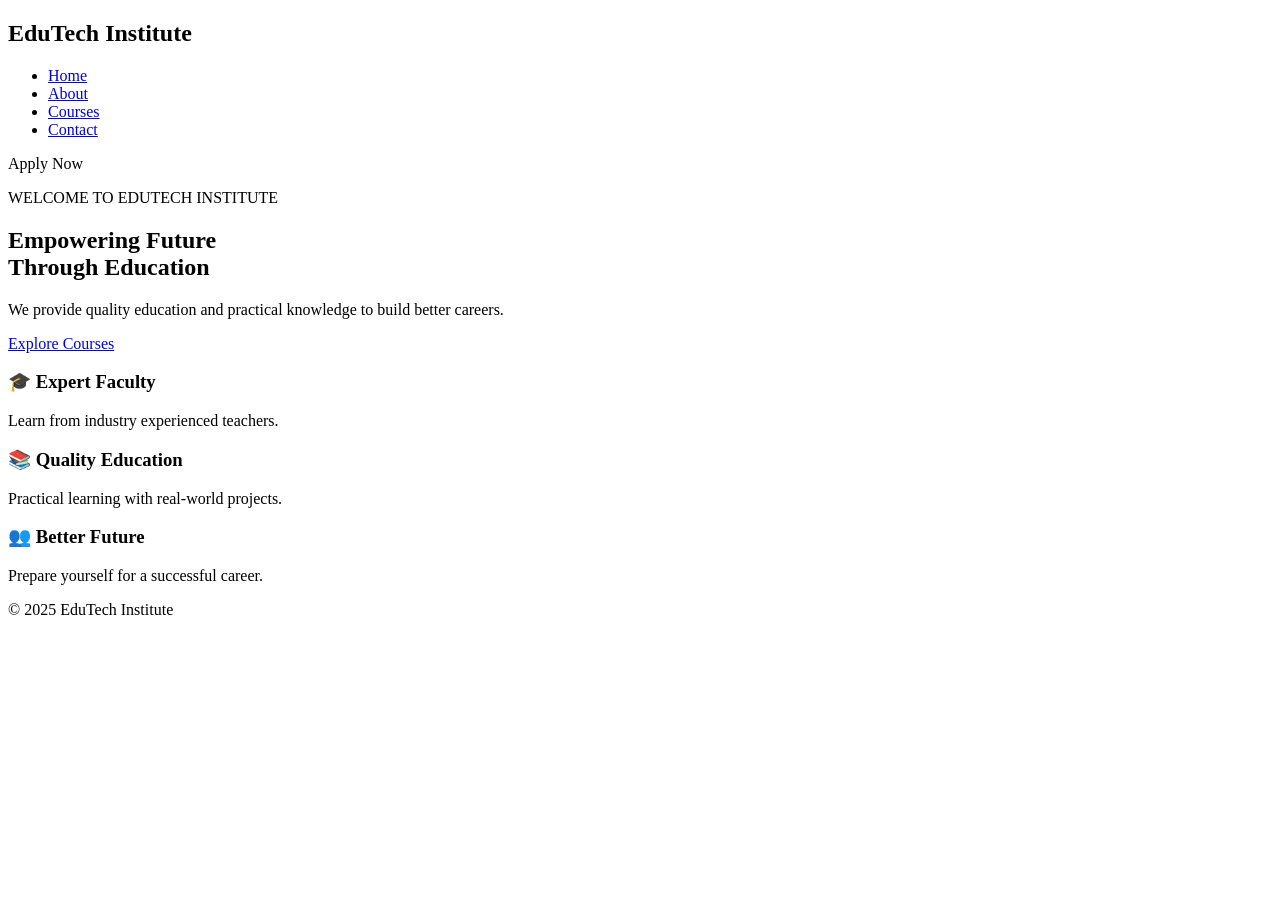
==== index.html @ 41099ec5 "Add files via upload" ====
<!DOCTYPE html>
<html lang="en">

<head>

<meta charset="UTF-8">
<meta name="viewport" content="width=device-width, initial-scale=1.0">

<title>EduTech Institute</title>

<link rel="stylesheet" href="css/style.css">

</head>


<body>


<header>

<div class="logo">
    <h2>EduTech Institute</h2>
</div>


<nav>

<ul>

<li><a href="index.html">Home</a></li>

<li><a href="about.html">About</a></li>

<li><a href="courses.html">Courses</a></li>

<li><a href="contact.html">Contact</a></li>

</ul>

</nav>


<a class="apply">Apply Now</a>


</header>



<section class="hero">


<div class="hero-content">

<p class="welcome">
WELCOME TO EDUTECH INSTITUTE
</p>


<h1>
Empowering Future
<br>
Through Education
</h1>


<p>

We provide quality education and practical
knowledge to build better careers.

</p>


<a href="courses.html" class="button">
Explore Courses
</a>


</div>



<div class="hero-image">


</div>



</section>




<section class="features">


<div class="card">

<h3>🎓 Expert Faculty</h3>

<p>
Learn from industry experienced teachers.
</p>

</div>



<div class="card">

<h3>📚 Quality Education</h3>

<p>
Practical learning with real-world projects.
</p>

</div>



<div class="card">

<h3>👥 Better Future</h3>

<p>
Prepare yourself for a successful career.
</p>

</div>



</section>





<footer>

<p>
© 2025 EduTech Institute
</p>

</footer>


</body>

</html>
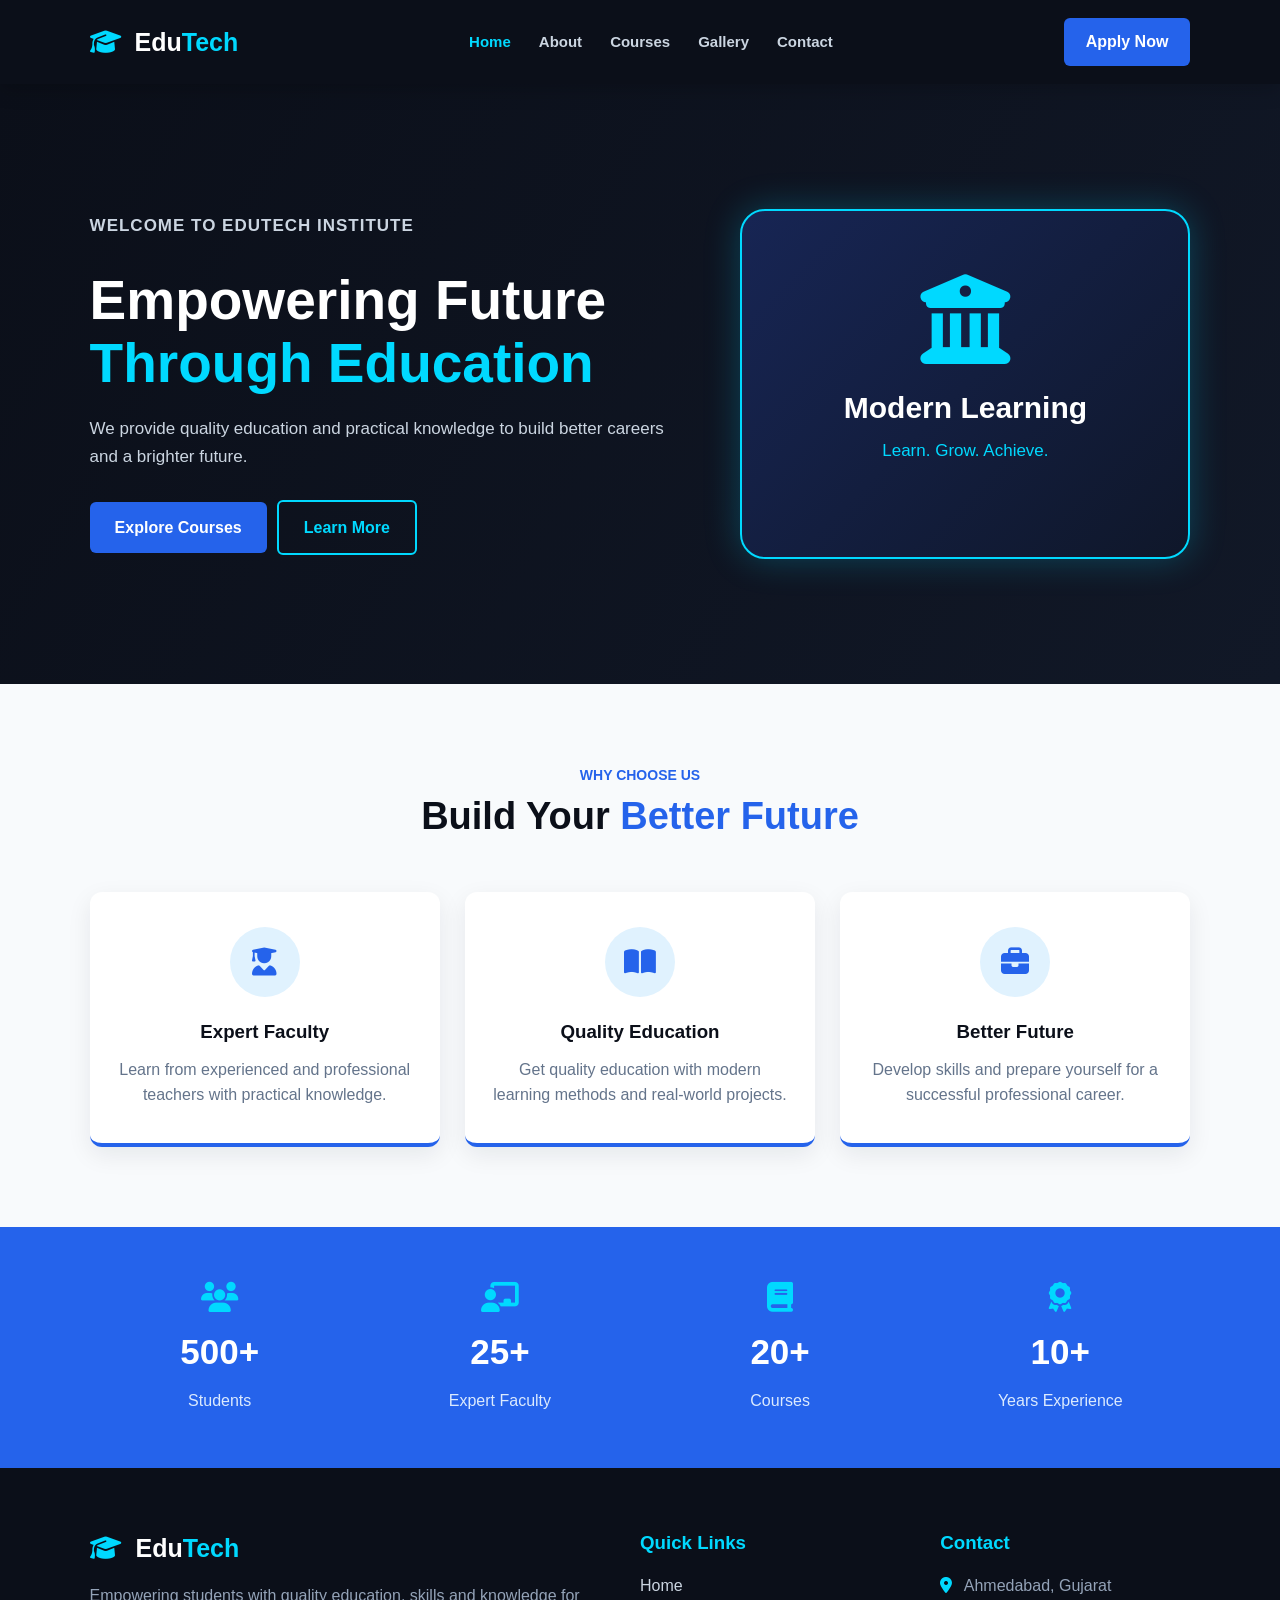
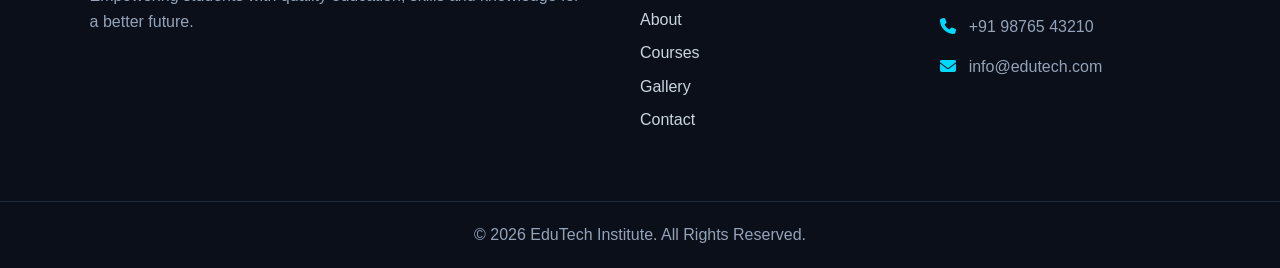
==== commit 85bbdc9b: "Add files via upload" ====
--- a/index.html
+++ b/index.html
@@ -2,150 +2,243 @@
 <html lang="en">
 
 <head>
-
-<meta charset="UTF-8">
-<meta name="viewport" content="width=device-width, initial-scale=1.0">
-
-<title>EduTech Institute</title>
-
-<link rel="stylesheet" href="css/style.css">
-
+    <meta charset="UTF-8">
+    <meta name="viewport" content="width=device-width, initial-scale=1.0">
+    <title>EduTech Institute | Home</title>
+
+    <link rel="stylesheet" href="style.css">
+
+    <link rel="stylesheet"
+        href="https://cdnjs.cloudflare.com/ajax/libs/font-awesome/6.5.2/css/all.min.css">
 </head>
 
-
 <body>
 
-
-<header>
-
-<div class="logo">
-    <h2>EduTech Institute</h2>
-</div>
-
-
-<nav>
-
-<ul>
-
-<li><a href="index.html">Home</a></li>
-
-<li><a href="about.html">About</a></li>
-
-<li><a href="courses.html">Courses</a></li>
-
-<li><a href="contact.html">Contact</a></li>
-
-</ul>
-
-</nav>
-
-
-<a class="apply">Apply Now</a>
-
-
-</header>
-
-
-
-<section class="hero">
-
-
-<div class="hero-content">
-
-<p class="welcome">
-WELCOME TO EDUTECH INSTITUTE
-</p>
-
-
-<h1>
-Empowering Future
-<br>
-Through Education
-</h1>
-
-
-<p>
-
-We provide quality education and practical
-knowledge to build better careers.
-
-</p>
-
-
-<a href="courses.html" class="button">
-Explore Courses
-</a>
-
-
-</div>
-
-
-
-<div class="hero-image">
-
-
-</div>
-
-
-
-</section>
-
-
-
-
-<section class="features">
-
-
-<div class="card">
-
-<h3>🎓 Expert Faculty</h3>
-
-<p>
-Learn from industry experienced teachers.
-</p>
-
-</div>
-
-
-
-<div class="card">
-
-<h3>📚 Quality Education</h3>
-
-<p>
-Practical learning with real-world projects.
-</p>
-
-</div>
-
-
-
-<div class="card">
-
-<h3>👥 Better Future</h3>
-
-<p>
-Prepare yourself for a successful career.
-</p>
-
-</div>
-
-
-
-</section>
-
-
-
-
-
-<footer>
-
-<p>
-© 2025 EduTech Institute
-</p>
-
-</footer>
-
+    <!-- NAVBAR -->
+    <header class="header">
+
+        <a href="index.html" class="logo">
+            <i class="fa-solid fa-graduation-cap"></i>
+            Edu<span>Tech</span>
+        </a>
+
+        <nav class="navbar">
+            <a href="index.html" class="active">Home</a>
+            <a href="about.html">About</a>
+            <a href="courses.html">Courses</a>
+            <a href="gallery.html">Gallery</a>
+            <a href="contact.html">Contact</a>
+        </nav>
+
+        <a href="contact.html" class="nav-btn">Apply Now</a>
+
+    </header>
+
+
+    <!-- HERO SECTION -->
+    <section class="hero">
+
+        <div class="hero-content">
+
+            <p class="small-title">WELCOME TO EDUTECH INSTITUTE</p>
+
+            <h1>
+                Empowering Future
+                <span>Through Education</span>
+            </h1>
+
+            <p>
+                We provide quality education and practical knowledge
+                to build better careers and a brighter future.
+            </p>
+
+            <div class="hero-buttons">
+                <a href="courses.html" class="btn primary-btn">
+                    Explore Courses
+                </a>
+
+                <a href="about.html" class="btn outline-btn">
+                    Learn More
+                </a>
+            </div>
+
+        </div>
+
+        <div class="hero-image">
+
+            <div class="image-box">
+                <i class="fa-solid fa-building-columns"></i>
+
+                <h2>Modern Learning</h2>
+
+                <p>
+                    Learn. Grow. Achieve.
+                </p>
+            </div>
+
+        </div>
+
+    </section>
+
+
+    <!-- FEATURES -->
+    <section class="features section">
+
+        <div class="section-heading">
+            <p>WHY CHOOSE US</p>
+            <h2>Build Your <span>Better Future</span></h2>
+        </div>
+
+        <div class="feature-grid">
+
+            <div class="feature-card">
+
+                <div class="icon">
+                    <i class="fa-solid fa-user-graduate"></i>
+                </div>
+
+                <h3>Expert Faculty</h3>
+
+                <p>
+                    Learn from experienced and professional teachers
+                    with practical knowledge.
+                </p>
+
+            </div>
+
+
+            <div class="feature-card">
+
+                <div class="icon">
+                    <i class="fa-solid fa-book-open"></i>
+                </div>
+
+                <h3>Quality Education</h3>
+
+                <p>
+                    Get quality education with modern learning methods
+                    and real-world projects.
+                </p>
+
+            </div>
+
+
+            <div class="feature-card">
+
+                <div class="icon">
+                    <i class="fa-solid fa-briefcase"></i>
+                </div>
+
+                <h3>Better Future</h3>
+
+                <p>
+                    Develop skills and prepare yourself for a successful
+                    professional career.
+                </p>
+
+            </div>
+
+        </div>
+
+    </section>
+
+
+    <!-- STATS -->
+    <section class="stats">
+
+        <div class="stat-box">
+            <i class="fa-solid fa-users"></i>
+            <h2>500+</h2>
+            <p>Students</p>
+        </div>
+
+        <div class="stat-box">
+            <i class="fa-solid fa-chalkboard-user"></i>
+            <h2>25+</h2>
+            <p>Expert Faculty</p>
+        </div>
+
+        <div class="stat-box">
+            <i class="fa-solid fa-book"></i>
+            <h2>20+</h2>
+            <p>Courses</p>
+        </div>
+
+        <div class="stat-box">
+            <i class="fa-solid fa-award"></i>
+            <h2>10+</h2>
+            <p>Years Experience</p>
+        </div>
+
+    </section>
+
+
+    <!-- FOOTER -->
+    <footer class="footer">
+
+        <div class="footer-content">
+
+            <div class="footer-box">
+
+                <a href="index.html" class="logo">
+                    <i class="fa-solid fa-graduation-cap"></i>
+                    Edu<span>Tech</span>
+                </a>
+
+                <p>
+                    Empowering students with quality education,
+                    skills and knowledge for a better future.
+                </p>
+
+            </div>
+
+
+            <div class="footer-box">
+
+                <h3>Quick Links</h3>
+
+                <a href="index.html">Home</a>
+                <a href="about.html">About</a>
+                <a href="courses.html">Courses</a>
+                <a href="gallery.html">Gallery</a>
+                <a href="contact.html">Contact</a>
+
+            </div>
+
+
+            <div class="footer-box">
+
+                <h3>Contact</h3>
+
+                <p>
+                    <i class="fa-solid fa-location-dot"></i>
+                    Ahmedabad, Gujarat
+                </p>
+
+                <p>
+                    <i class="fa-solid fa-phone"></i>
+                    +91 98765 43210
+                </p>
+
+                <p>
+                    <i class="fa-solid fa-envelope"></i>
+                    info@edutech.com
+                </p>
+
+            </div>
+
+        </div>
+
+
+        <div class="copyright">
+
+            <p>
+                © 2026 EduTech Institute. All Rights Reserved.
+            </p>
+
+        </div>
+
+    </footer>
 
 </body>
 
--- a/style.css
+++ b/style.css
@@ -0,0 +1,1390 @@
+/* ================================
+   RESET
+================================ */
+
+* {
+    margin: 0;
+    padding: 0;
+    box-sizing: border-box;
+}
+
+
+:root {
+
+    --dark: #0B0F19;
+
+    --dark-blue: #111827;
+
+    --blue: #2563EB;
+
+    --cyan: #00D9FF;
+
+    --white: #FFFFFF;
+
+    --light: #F8FAFC;
+
+    --text: #1E293B;
+
+    --gray: #64748B;
+
+}
+
+
+html {
+    scroll-behavior: smooth;
+}
+
+
+body {
+
+    font-family: Arial, Helvetica, sans-serif;
+
+    background: var(--light);
+
+    color: var(--text);
+
+    line-height: 1.6;
+
+}
+
+
+a {
+
+    text-decoration: none;
+
+}
+
+
+ul {
+
+    list-style: none;
+
+}
+
+
+/* ================================
+   HEADER / NAVBAR
+================================ */
+
+.header {
+
+    width: 100%;
+
+    padding: 18px 7%;
+
+    background: var(--dark);
+
+    display: flex;
+
+    align-items: center;
+
+    justify-content: space-between;
+
+    position: sticky;
+
+    top: 0;
+
+    z-index: 1000;
+
+    box-shadow: 0 5px 20px rgba(0, 0, 0, 0.2);
+
+}
+
+
+.logo {
+
+    color: var(--white);
+
+    font-size: 25px;
+
+    font-weight: 800;
+
+}
+
+
+.logo i {
+
+    color: var(--cyan);
+
+    margin-right: 7px;
+
+}
+
+
+.logo span {
+
+    color: var(--cyan);
+
+}
+
+
+.navbar {
+
+    display: flex;
+
+    gap: 28px;
+
+}
+
+
+.navbar a {
+
+    color: #CBD5E1;
+
+    font-size: 15px;
+
+    font-weight: 600;
+
+    transition: 0.3s;
+
+}
+
+
+.navbar a:hover,
+
+.navbar a.active {
+
+    color: var(--cyan);
+
+}
+
+
+.nav-btn {
+
+    padding: 11px 22px;
+
+    background: var(--blue);
+
+    color: var(--white);
+
+    border-radius: 6px;
+
+    font-weight: 700;
+
+    transition: 0.3s;
+
+}
+
+
+.nav-btn:hover {
+
+    background: var(--cyan);
+
+    color: var(--dark);
+
+}
+
+
+/* ================================
+   BUTTONS
+================================ */
+
+.btn {
+
+    display: inline-block;
+
+    padding: 13px 25px;
+
+    border-radius: 6px;
+
+    font-weight: 700;
+
+    transition: 0.3s;
+
+}
+
+
+.primary-btn {
+
+    background: var(--blue);
+
+    color: var(--white);
+
+}
+
+
+.primary-btn:hover {
+
+    background: var(--cyan);
+
+    color: var(--dark);
+
+    transform: translateY(-3px);
+
+}
+
+
+.outline-btn {
+
+    border: 2px solid var(--cyan);
+
+    color: var(--cyan);
+
+    margin-left: 10px;
+
+}
+
+
+.outline-btn:hover {
+
+    background: var(--cyan);
+
+    color: var(--dark);
+
+}
+
+
+/* ================================
+   HERO
+================================ */
+
+.hero {
+
+    min-height: 600px;
+
+    padding: 90px 7%;
+
+    background:
+
+        linear-gradient(
+
+            120deg,
+
+            #0B0F19,
+
+            #111827
+
+        );
+
+    display: flex;
+
+    align-items: center;
+
+    justify-content: space-between;
+
+    gap: 50px;
+
+}
+
+
+.hero-content {
+
+    max-width: 600px;
+
+}
+
+
+.small-title {
+
+    color: var(--cyan);
+
+    font-size: 14px;
+
+    font-weight: 800;
+
+    letter-spacing: 1px;
+
+    margin-bottom: 15px;
+
+}
+
+
+.hero h1 {
+
+    color: var(--white);
+
+    font-size: 55px;
+
+    line-height: 1.15;
+
+    margin-bottom: 20px;
+
+}
+
+
+.hero h1 span {
+
+    display: block;
+
+    color: var(--cyan);
+
+}
+
+
+.hero p {
+
+    color: #CBD5E1;
+
+    font-size: 17px;
+
+    margin-bottom: 30px;
+
+}
+
+
+.hero-buttons {
+
+    display: flex;
+
+    align-items: center;
+
+}
+
+
+.hero-image {
+
+    width: 450px;
+
+    height: 350px;
+
+    display: flex;
+
+    justify-content: center;
+
+    align-items: center;
+
+}
+
+
+.image-box {
+
+    width: 100%;
+
+    height: 100%;
+
+    border: 2px solid var(--cyan);
+
+    border-radius: 25px;
+
+    background:
+
+        linear-gradient(
+
+            135deg,
+
+            #172554,
+
+            #0F172A
+
+        );
+
+    display: flex;
+
+    flex-direction: column;
+
+    align-items: center;
+
+    justify-content: center;
+
+    box-shadow: 0 0 35px rgba(0, 217, 255, 0.25);
+
+}
+
+
+.image-box i {
+
+    font-size: 90px;
+
+    color: var(--cyan);
+
+    margin-bottom: 20px;
+
+}
+
+
+.image-box h2 {
+
+    color: var(--white);
+
+    font-size: 30px;
+
+}
+
+
+.image-box p {
+
+    color: var(--cyan);
+
+    margin-top: 5px;
+
+}
+
+
+/* ================================
+   SECTION
+================================ */
+
+.section {
+
+    padding: 80px 7%;
+
+}
+
+
+.section-heading {
+
+    text-align: center;
+
+    margin-bottom: 45px;
+
+}
+
+
+.section-heading p {
+
+    color: var(--blue);
+
+    font-weight: 800;
+
+    font-size: 14px;
+
+}
+
+
+.section-heading h2 {
+
+    font-size: 38px;
+
+    color: var(--dark);
+
+}
+
+
+.section-heading h2 span {
+
+    color: var(--blue);
+
+}
+
+
+/* ================================
+   FEATURES
+================================ */
+
+.feature-grid {
+
+    display: grid;
+
+    grid-template-columns: repeat(3, 1fr);
+
+    gap: 25px;
+
+}
+
+
+.feature-card {
+
+    background: var(--white);
+
+    padding: 35px 25px;
+
+    text-align: center;
+
+    border-radius: 12px;
+
+    border-bottom: 4px solid var(--blue);
+
+    box-shadow: 0 8px 25px rgba(15, 23, 42, 0.08);
+
+    transition: 0.3s;
+
+}
+
+
+.feature-card:hover {
+
+    transform: translateY(-10px);
+
+    border-color: var(--cyan);
+
+}
+
+
+.icon {
+
+    width: 70px;
+
+    height: 70px;
+
+    margin: auto;
+
+    display: flex;
+
+    align-items: center;
+
+    justify-content: center;
+
+    border-radius: 50%;
+
+    background: #E0F2FE;
+
+    color: var(--blue);
+
+    font-size: 28px;
+
+}
+
+
+.feature-card h3 {
+
+    margin: 20px 0 10px;
+
+    color: var(--dark);
+
+}
+
+
+.feature-card p {
+
+    color: var(--gray);
+
+}
+
+
+/* ================================
+   STATS
+================================ */
+
+.stats {
+
+    padding: 55px 7%;
+
+    background: var(--blue);
+
+    display: grid;
+
+    grid-template-columns: repeat(4, 1fr);
+
+    text-align: center;
+
+    gap: 20px;
+
+}
+
+
+.stat-box {
+
+    color: var(--white);
+
+}
+
+
+.stat-box i {
+
+    color: var(--cyan);
+
+    font-size: 30px;
+
+}
+
+
+.stat-box h2 {
+
+    font-size: 35px;
+
+    margin: 8px 0;
+
+}
+
+
+.stat-box p {
+
+    color: #DBEAFE;
+
+}
+
+
+/* ================================
+   PAGE BANNER
+================================ */
+
+.page-banner {
+
+    padding: 90px 7%;
+
+    text-align: center;
+
+    background: var(--dark);
+
+}
+
+
+.page-banner h1 {
+
+    color: var(--white);
+
+    font-size: 48px;
+
+}
+
+
+.page-banner h1 span {
+
+    color: var(--cyan);
+
+}
+
+
+.page-banner p {
+
+    color: #CBD5E1;
+
+    margin-top: 10px;
+
+}
+
+
+/* ================================
+   ABOUT
+================================ */
+
+.about {
+
+    display: grid;
+
+    grid-template-columns: 1fr 1fr;
+
+    gap: 60px;
+
+    align-items: center;
+
+}
+
+
+.about-image {
+
+    min-height: 400px;
+
+    border-radius: 20px;
+
+    background:
+
+        linear-gradient(
+
+            135deg,
+
+            var(--dark),
+
+            #172554
+
+        );
+
+    display: flex;
+
+    justify-content: center;
+
+    align-items: center;
+
+}
+
+
+.about-icon {
+
+    width: 180px;
+
+    height: 180px;
+
+    border-radius: 50%;
+
+    border: 3px solid var(--cyan);
+
+    display: flex;
+
+    align-items: center;
+
+    justify-content: center;
+
+}
+
+
+.about-icon i {
+
+    font-size: 80px;
+
+    color: var(--cyan);
+
+}
+
+
+.about-content h2 {
+
+    font-size: 40px;
+
+    line-height: 1.2;
+
+    margin: 10px 0 20px;
+
+}
+
+
+.about-content h2 span {
+
+    color: var(--blue);
+
+}
+
+
+.about-content > p {
+
+    color: var(--gray);
+
+    margin-bottom: 15px;
+
+}
+
+
+.about-list p {
+
+    color: var(--dark);
+
+    font-weight: 700;
+
+    margin: 12px 0;
+
+}
+
+
+.about-list i {
+
+    color: var(--blue);
+
+    margin-right: 10px;
+
+}
+
+
+/* ================================
+   MISSION
+================================ */
+
+.mission {
+
+    display: grid;
+
+    grid-template-columns: repeat(3, 1fr);
+
+    gap: 25px;
+
+    background: #E0F2FE;
+
+}
+
+
+.mission-card {
+
+    background: var(--white);
+
+    padding: 35px;
+
+    text-align: center;
+
+    border-radius: 12px;
+
+    box-shadow: 0 8px 20px rgba(15, 23, 42, 0.08);
+
+}
+
+
+.mission-card i {
+
+    font-size: 40px;
+
+    color: var(--blue);
+
+    margin-bottom: 15px;
+
+}
+
+
+.mission-card h3 {
+
+    margin-bottom: 10px;
+
+}
+
+
+.mission-card p {
+
+    color: var(--gray);
+
+}
+
+
+/* ================================
+   COURSES
+================================ */
+
+.course-grid {
+
+    display: grid;
+
+    grid-template-columns: repeat(3, 1fr);
+
+    gap: 25px;
+
+}
+
+
+.course-card {
+
+    background: var(--white);
+
+    padding: 35px 28px;
+
+    border-radius: 12px;
+
+    border-top: 4px solid var(--blue);
+
+    box-shadow: 0 8px 25px rgba(15, 23, 42, 0.08);
+
+    transition: 0.3s;
+
+}
+
+
+.course-card:hover {
+
+    transform: translateY(-8px);
+
+    border-color: var(--cyan);
+
+}
+
+
+.course-icon {
+
+    width: 65px;
+
+    height: 65px;
+
+    border-radius: 10px;
+
+    background: #DBEAFE;
+
+    color: var(--blue);
+
+    display: flex;
+
+    align-items: center;
+
+    justify-content: center;
+
+    font-size: 28px;
+
+}
+
+
+.course-card h3 {
+
+    margin: 20px 0 10px;
+
+}
+
+
+.course-card p {
+
+    color: var(--gray);
+
+    margin-bottom: 20px;
+
+}
+
+
+.course-link {
+
+    color: var(--blue);
+
+    font-weight: 700;
+
+}
+
+
+.course-link:hover {
+
+    color: var(--cyan);
+
+}
+
+
+/* ================================
+   GALLERY
+================================ */
+
+.gallery-grid {
+
+    display: grid;
+
+    grid-template-columns: repeat(3, 1fr);
+
+    gap: 25px;
+
+}
+
+
+.gallery-item {
+
+    min-height: 230px;
+
+    background:
+
+        linear-gradient(
+
+            135deg,
+
+            var(--dark),
+
+            #172554
+
+        );
+
+    border-radius: 15px;
+
+    display: flex;
+
+    flex-direction: column;
+
+    justify-content: center;
+
+    align-items: center;
+
+    color: var(--white);
+
+    border: 2px solid transparent;
+
+    transition: 0.3s;
+
+}
+
+
+.gallery-item:hover {
+
+    border-color: var(--cyan);
+
+    transform: scale(1.03);
+
+}
+
+
+.gallery-item i {
+
+    color: var(--cyan);
+
+    font-size: 55px;
+
+    margin-bottom: 15px;
+
+}
+
+
+.gallery-item h3 {
+
+    font-size: 20px;
+
+}
+
+
+/* ================================
+   CONTACT
+================================ */
+
+.contact {
+
+    display: grid;
+
+    grid-template-columns: 1fr 1fr;
+
+    gap: 60px;
+
+}
+
+
+.contact-info h2 {
+
+    font-size: 40px;
+
+    line-height: 1.2;
+
+    margin: 10px 0 20px;
+
+}
+
+
+.contact-info h2 span {
+
+    color: var(--blue);
+
+}
+
+
+.contact-info > p {
+
+    color: var(--gray);
+
+    margin-bottom: 25px;
+
+}
+
+
+.contact-box {
+
+    display: flex;
+
+    gap: 18px;
+
+    align-items: center;
+
+    margin: 22px 0;
+
+}
+
+
+.contact-box > i {
+
+    width: 50px;
+
+    height: 50px;
+
+    border-radius: 50%;
+
+    background: #DBEAFE;
+
+    color: var(--blue);
+
+    display: flex;
+
+    justify-content: center;
+
+    align-items: center;
+
+    font-size: 20px;
+
+}
+
+
+.contact-box h3 {
+
+    margin-bottom: 3px;
+
+}
+
+
+.contact-box p {
+
+    color: var(--gray);
+
+}
+
+
+.contact-form {
+
+    background: var(--white);
+
+    padding: 35px;
+
+    border-radius: 15px;
+
+    box-shadow: 0 8px 25px rgba(15, 23, 42, 0.1);
+
+}
+
+
+.contact-form form {
+
+    display: flex;
+
+    flex-direction: column;
+
+    gap: 15px;
+
+}
+
+
+.contact-form input,
+
+.contact-form select,
+
+.contact-form textarea {
+
+    width: 100%;
+
+    padding: 14px 16px;
+
+    border: 1px solid #CBD5E1;
+
+    border-radius: 6px;
+
+    font-size: 15px;
+
+    outline: none;
+
+    font-family: inherit;
+
+}
+
+
+.contact-form input:focus,
+
+.contact-form select:focus,
+
+.contact-form textarea:focus {
+
+    border-color: var(--blue);
+
+    box-shadow: 0 0 0 3px #DBEAFE;
+
+}
+
+
+.contact-form button {
+
+    border: none;
+
+    cursor: pointer;
+
+}
+
+
+/* ================================
+   FOOTER
+================================ */
+
+.footer {
+
+    background: var(--dark);
+
+    color: var(--white);
+
+}
+
+
+.footer-content {
+
+    padding: 60px 7%;
+
+    display: grid;
+
+    grid-template-columns: 2fr 1fr 1fr;
+
+    gap: 50px;
+
+}
+
+
+.footer-box p {
+
+    color: #94A3B8;
+
+    margin-top: 15px;
+
+}
+
+
+.footer-box h3 {
+
+    color: var(--cyan);
+
+    margin-bottom: 15px;
+
+}
+
+
+.footer-box > a:not(.logo) {
+
+    display: block;
+
+    color: #CBD5E1;
+
+    margin: 8px 0;
+
+}
+
+
+.footer-box > a:not(.logo):hover {
+
+    color: var(--cyan);
+
+}
+
+
+.footer-box i {
+
+    color: var(--cyan);
+
+    margin-right: 8px;
+
+}
+
+
+.copyright {
+
+    padding: 20px 7%;
+
+    border-top: 1px solid #1E293B;
+
+    text-align: center;
+
+}
+
+
+.copyright p {
+
+    color: #94A3B8;
+
+}
+
+
+/* ================================
+   RESPONSIVE DESIGN
+================================ */
+
+@media (max-width: 900px) {
+
+    .navbar {
+
+        gap: 12px;
+
+    }
+
+
+    .hero {
+
+        flex-direction: column;
+
+        text-align: center;
+
+    }
+
+
+    .hero-buttons {
+
+        justify-content: center;
+
+    }
+
+
+    .hero-image {
+
+        width: 100%;
+
+        max-width: 450px;
+
+    }
+
+
+    .feature-grid,
+
+    .course-grid,
+
+    .gallery-grid {
+
+        grid-template-columns: repeat(2, 1fr);
+
+    }
+
+
+    .about,
+
+    .contact {
+
+        grid-template-columns: 1fr;
+
+    }
+
+
+    .mission {
+
+        grid-template-columns: 1fr;
+
+    }
+
+}
+
+
+@media (max-width: 650px) {
+
+    .header {
+
+        flex-direction: column;
+
+        gap: 15px;
+
+    }
+
+
+    .navbar {
+
+        flex-wrap: wrap;
+
+        justify-content: center;
+
+    }
+
+
+    .nav-btn {
+
+        display: none;
+
+    }
+
+
+    .hero h1 {
+
+        font-size: 38px;
+
+    }
+
+
+    .hero-buttons {
+
+        flex-direction: column;
+
+        gap: 15px;
+
+    }
+
+
+    .outline-btn {
+
+        margin-left: 0;
+
+    }
+
+
+    .feature-grid,
+
+    .course-grid,
+
+    .gallery-grid,
+
+    .stats {
+
+        grid-template-columns: 1fr;
+
+    }
+
+
+    .section-heading h2,
+
+    .contact-info h2,
+
+    .about-content h2 {
+
+        font-size: 30px;
+
+    }
+
+
+    .page-banner h1 {
+
+        font-size: 36px;
+
+    }
+
+
+    .footer-content {
+
+        grid-template-columns: 1fr;
+
+    }
+
+}
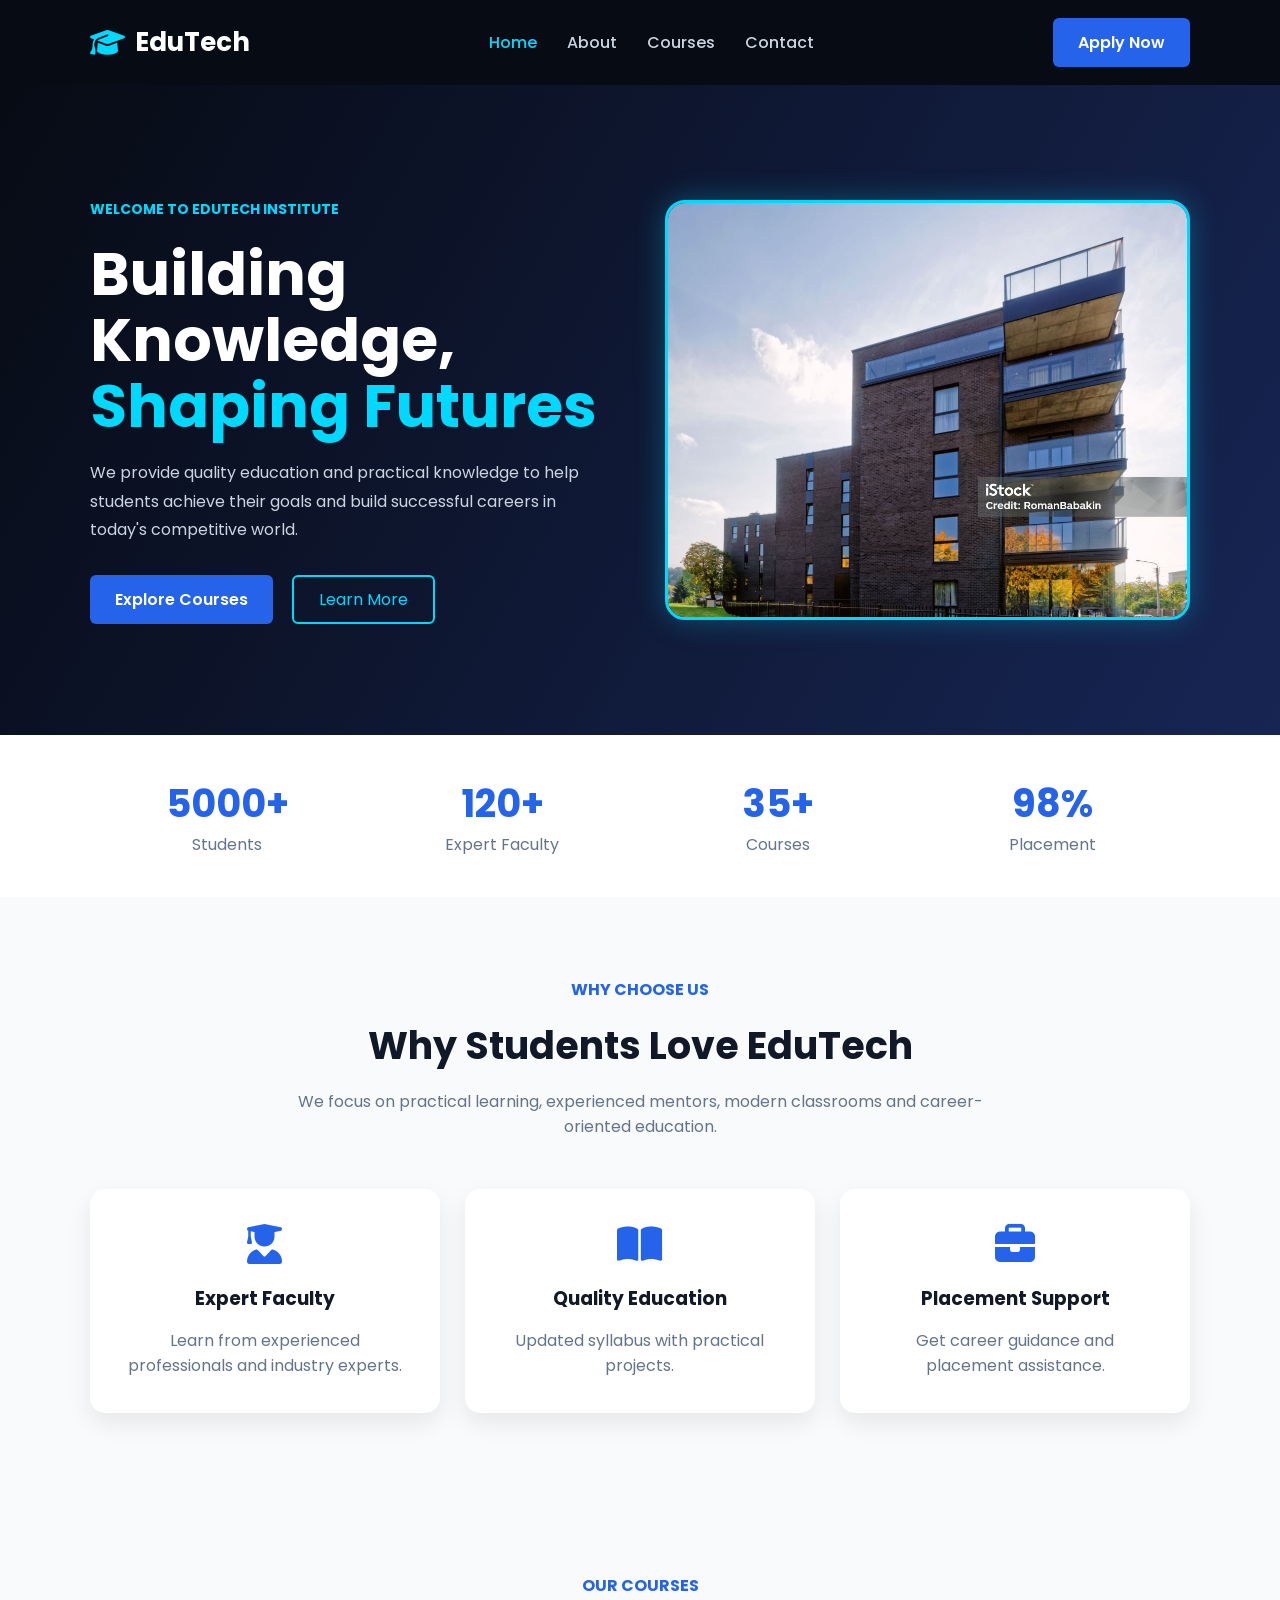
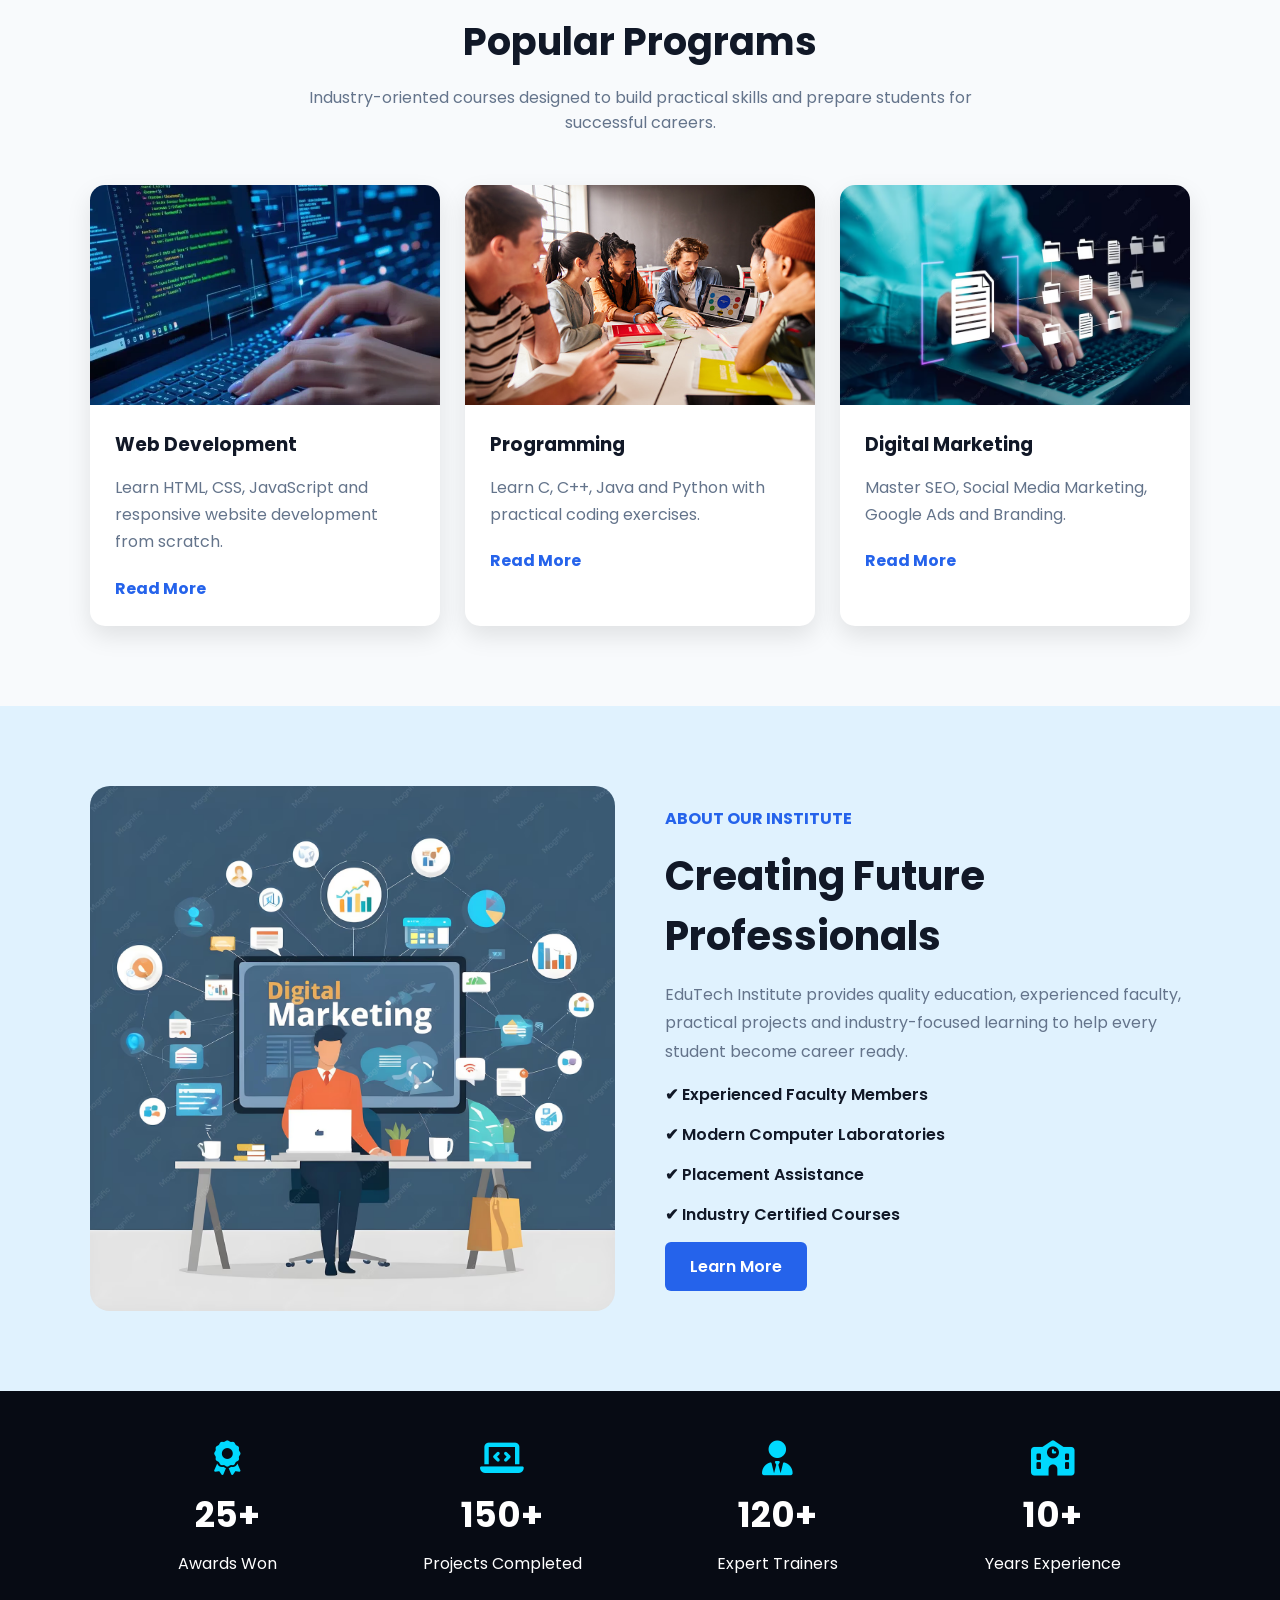
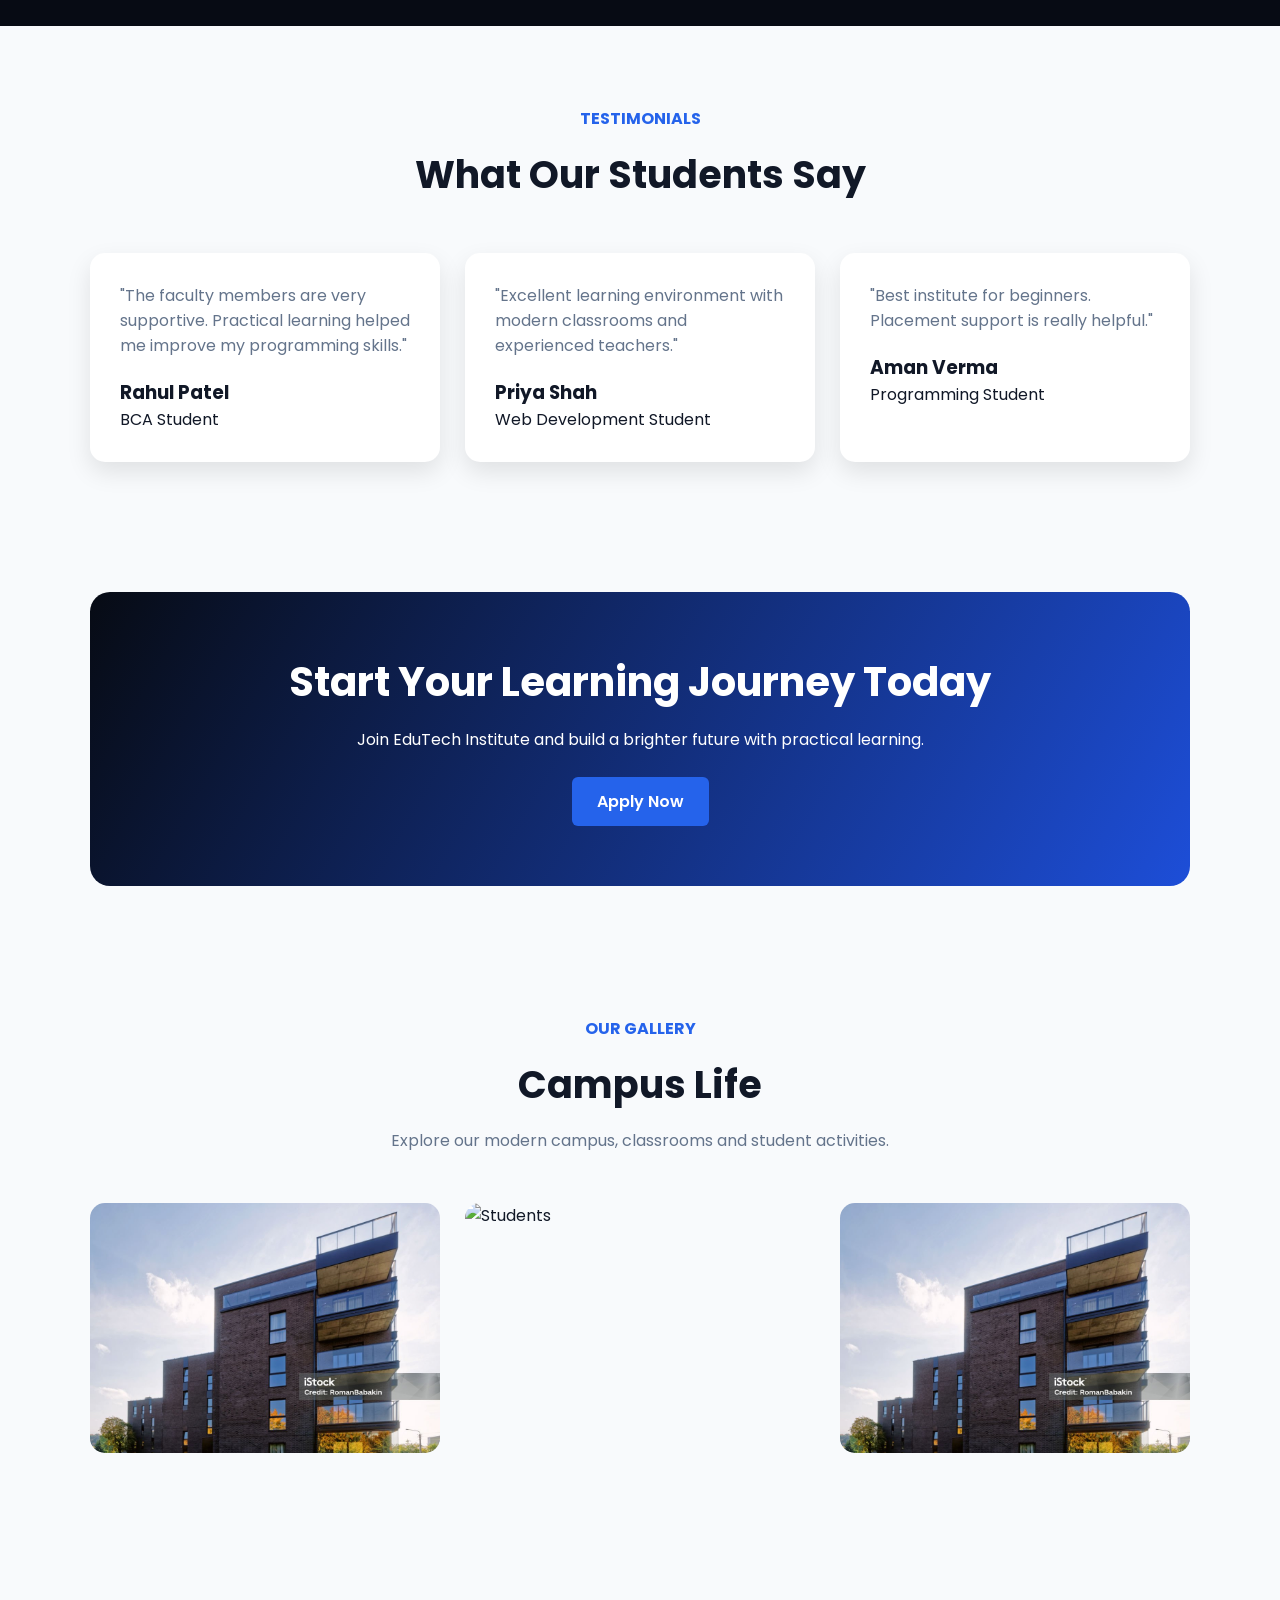
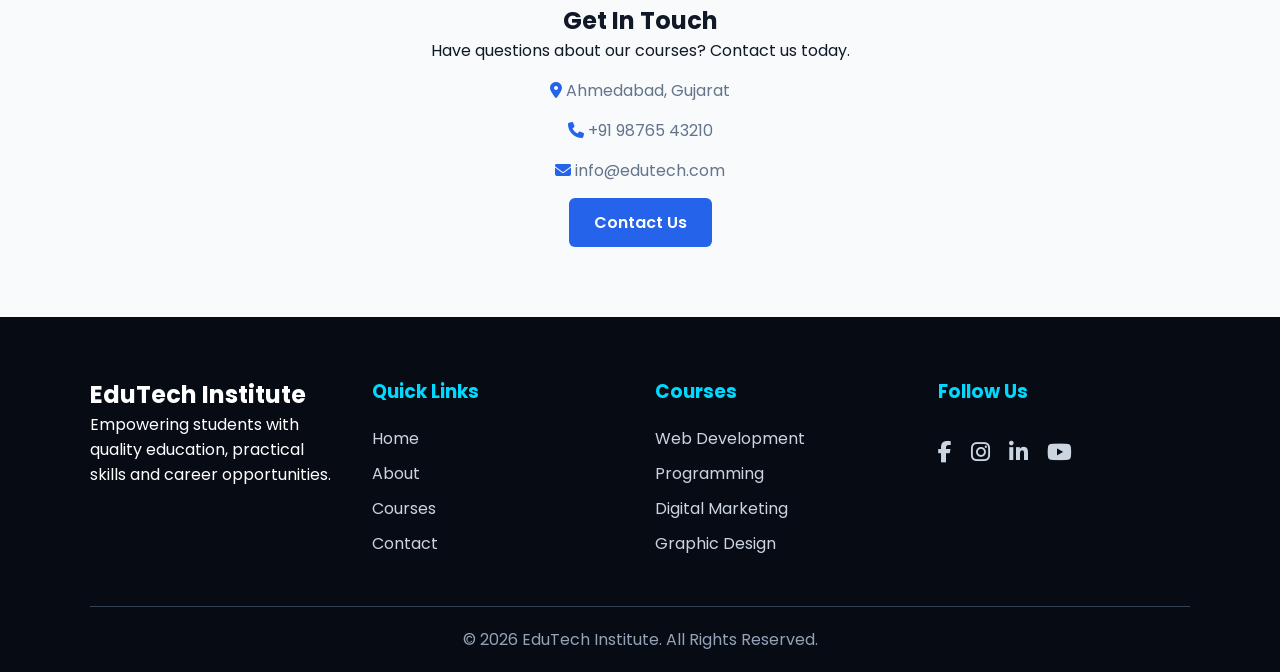
==== commit 6f1d97d8: "Add files via upload" ====
--- a/index.html
+++ b/index.html
@@ -4,211 +4,545 @@
 <head>
     <meta charset="UTF-8">
     <meta name="viewport" content="width=device-width, initial-scale=1.0">
-    <title>EduTech Institute | Home</title>
-
+    <title>EduTech Institute</title>
+
+    <!-- CSS -->
     <link rel="stylesheet" href="style.css">
 
+    <!-- Google Fonts -->
+    <link href="https://fonts.googleapis.com/css2?family=Poppins:wght@300;400;500;600;700;800&display=swap"
+        rel="stylesheet">
+
+    <!-- Font Awesome -->
     <link rel="stylesheet"
-        href="https://cdnjs.cloudflare.com/ajax/libs/font-awesome/6.5.2/css/all.min.css">
+        href="https://cdnjs.cloudflare.com/ajax/libs/font-awesome/6.6.0/css/all.min.css">
 </head>
 
 <body>
 
-    <!-- NAVBAR -->
-    <header class="header">
-
-        <a href="index.html" class="logo">
-            <i class="fa-solid fa-graduation-cap"></i>
-            Edu<span>Tech</span>
-        </a>
+    <!-- ================= NAVBAR ================= -->
+
+    <header>
 
         <nav class="navbar">
-            <a href="index.html" class="active">Home</a>
-            <a href="about.html">About</a>
-            <a href="courses.html">Courses</a>
-            <a href="gallery.html">Gallery</a>
-            <a href="contact.html">Contact</a>
+
+            <div class="logo">
+
+                <i class="fa-solid fa-graduation-cap"></i>
+
+                <h2>EduTech</h2>
+
+            </div>
+
+            <ul class="nav-links">
+
+                <li><a href="index.html" class="active">Home</a></li>
+
+                <li><a href="about.html">About</a></li>
+
+                <li><a href="courses.html">Courses</a></li>
+
+                <li><a href="contact.html">Contact</a></li>
+
+            </ul>
+
+            <a href="contact.html" class="btn">
+                Apply Now
+            </a>
+
         </nav>
 
-        <a href="contact.html" class="nav-btn">Apply Now</a>
-
     </header>
 
 
-    <!-- HERO SECTION -->
+
+    <!-- ================= HERO ================= -->
+
     <section class="hero">
 
-        <div class="hero-content">
-
-            <p class="small-title">WELCOME TO EDUTECH INSTITUTE</p>
+        <div class="hero-text">
+
+            <span class="tag">
+                WELCOME TO EDUTECH INSTITUTE
+            </span>
 
             <h1>
-                Empowering Future
-                <span>Through Education</span>
+
+                Building Knowledge,
+
+                <span>Shaping Futures</span>
+
             </h1>
 
             <p>
+
                 We provide quality education and practical knowledge
-                to build better careers and a brighter future.
+                to help students achieve their goals and build
+                successful careers in today's competitive world.
+
             </p>
 
             <div class="hero-buttons">
-                <a href="courses.html" class="btn primary-btn">
+
+                <a href="courses.html" class="btn">
                     Explore Courses
                 </a>
 
-                <a href="about.html" class="btn outline-btn">
+                <a href="about.html" class="btn2">
                     Learn More
                 </a>
-            </div>
-
-        </div>
+
+            </div>
+
+        </div>
+
 
         <div class="hero-image">
 
-            <div class="image-box">
-                <i class="fa-solid fa-building-columns"></i>
-
-                <h2>Modern Learning</h2>
-
-                <p>
-                    Learn. Grow. Achieve.
-                </p>
-            </div>
-
-        </div>
-
-    </section>
-
-
-    <!-- FEATURES -->
-    <section class="features section">
-
-        <div class="section-heading">
-            <p>WHY CHOOSE US</p>
-            <h2>Build Your <span>Better Future</span></h2>
-        </div>
-
-        <div class="feature-grid">
-
-            <div class="feature-card">
-
-                <div class="icon">
-                    <i class="fa-solid fa-user-graduate"></i>
+            <img src="hero.jpg" alt="Institute Building">
+
+        </div>
+
+    </section>
+
+
+
+    <!-- ================= STATS ================= -->
+
+    <section class="stats">
+
+        <div class="stat-box">
+
+            <h2>5000+</h2>
+
+            <p>Students</p>
+
+        </div>
+
+        <div class="stat-box">
+
+            <h2>120+</h2>
+
+            <p>Expert Faculty</p>
+
+        </div>
+
+        <div class="stat-box">
+
+            <h2>35+</h2>
+
+            <p>Courses</p>
+
+        </div>
+
+        <div class="stat-box">
+
+            <h2>98%</h2>
+
+            <p>Placement</p>
+
+        </div>
+
+    </section>
+
+
+
+    <!-- ================= WHY CHOOSE US ================= -->
+
+    <section class="why">
+
+        <div class="title">
+
+            <h4>WHY CHOOSE US</h4>
+
+            <h2>Why Students Love EduTech</h2>
+
+            <p>
+
+                We focus on practical learning, experienced mentors,
+                modern classrooms and career-oriented education.
+
+            </p>
+
+        </div>
+
+        <div class="cards">
+
+            <div class="card">
+
+                <i class="fa-solid fa-user-graduate"></i>
+
+                <h3>Expert Faculty</h3>
+
+                <p>
+
+                    Learn from experienced professionals and
+                    industry experts.
+
+                </p>
+
+            </div>
+
+            <div class="card">
+
+                <i class="fa-solid fa-book-open"></i>
+
+                <h3>Quality Education</h3>
+
+                <p>
+
+                    Updated syllabus with practical projects.
+
+                </p>
+
+            </div>
+
+            <div class="card">
+
+                <i class="fa-solid fa-briefcase"></i>
+
+                <h3>Placement Support</h3>
+
+                <p>
+
+                    Get career guidance and placement assistance.
+
+                </p>
+
+            </div>
+
+        </div>
+
+    </section>
+        <!-- ================= POPULAR COURSES ================= -->
+
+    <section class="courses">
+
+        <div class="title">
+
+            <h4>OUR COURSES</h4>
+
+            <h2>Popular Programs</h2>
+
+            <p>
+                Industry-oriented courses designed to build practical
+                skills and prepare students for successful careers.
+            </p>
+
+        </div>
+
+        <div class="course-container">
+
+            <div class="course-card">
+
+                <img src="image3.webp" alt="Web Development">
+
+                <div class="course-content">
+
+                    <h3>Web Development</h3>
+
+                    <p>
+                        Learn HTML, CSS, JavaScript and responsive
+                        website development from scratch.
+                    </p>
+
+                    <a href="courses.html" class="course-btn">
+                        Read More
+                    </a>
+
                 </div>
 
-                <h3>Expert Faculty</h3>
-
-                <p>
-                    Learn from experienced and professional teachers
-                    with practical knowledge.
-                </p>
-
-            </div>
-
-
-            <div class="feature-card">
-
-                <div class="icon">
-                    <i class="fa-solid fa-book-open"></i>
+            </div>
+
+
+            <div class="course-card">
+
+                <img src="image2.jpg" alt="Programming">
+
+                <div class="course-content">
+
+                    <h3>Programming</h3>
+
+                    <p>
+                        Learn C, C++, Java and Python with
+                        practical coding exercises.
+                    </p>
+
+                    <a href="courses.html" class="course-btn">
+                        Read More
+                    </a>
+
                 </div>
 
-                <h3>Quality Education</h3>
-
-                <p>
-                    Get quality education with modern learning methods
-                    and real-world projects.
-                </p>
-
-            </div>
-
-
-            <div class="feature-card">
-
-                <div class="icon">
-                    <i class="fa-solid fa-briefcase"></i>
+            </div>
+
+
+            <div class="course-card">
+
+                <img src="image4.avif" alt="Digital Marketing">
+
+                <div class="course-content">
+
+                    <h3>Digital Marketing</h3>
+
+                    <p>
+                        Master SEO, Social Media Marketing,
+                        Google Ads and Branding.
+                    </p>
+
+                    <a href="courses.html" class="course-btn">
+                        Read More
+                    </a>
+
                 </div>
 
-                <h3>Better Future</h3>
-
-                <p>
-                    Develop skills and prepare yourself for a successful
-                    professional career.
-                </p>
-
-            </div>
-
-        </div>
-
-    </section>
-
-
-    <!-- STATS -->
-    <section class="stats">
-
-        <div class="stat-box">
-            <i class="fa-solid fa-users"></i>
-            <h2>500+</h2>
-            <p>Students</p>
-        </div>
-
-        <div class="stat-box">
-            <i class="fa-solid fa-chalkboard-user"></i>
+            </div>
+
+        </div>
+
+    </section>
+
+
+
+    <!-- ================= ABOUT SECTION ================= -->
+
+    <section class="about-home">
+
+        <div class="about-image">
+
+            <img src="image5.avif" alt="Students">
+
+        </div>
+
+        <div class="about-text">
+
+            <h4>ABOUT OUR INSTITUTE</h4>
+
+            <h2>Creating Future Professionals</h2>
+
+            <p>
+
+                EduTech Institute provides quality education,
+                experienced faculty, practical projects and
+                industry-focused learning to help every student
+                become career ready.
+
+            </p>
+
+            <ul>
+
+                <li>✔ Experienced Faculty Members</li>
+
+                <li>✔ Modern Computer Laboratories</li>
+
+                <li>✔ Placement Assistance</li>
+
+                <li>✔ Industry Certified Courses</li>
+
+            </ul>
+
+            <a href="about.html" class="btn">
+                Learn More
+            </a>
+
+        </div>
+
+    </section>
+
+
+
+    <!-- ================= ACHIEVEMENTS ================= -->
+
+    <section class="achievement">
+
+        <div class="achievement-box">
+
+            <i class="fa-solid fa-award"></i>
+
             <h2>25+</h2>
-            <p>Expert Faculty</p>
-        </div>
-
-        <div class="stat-box">
-            <i class="fa-solid fa-book"></i>
-            <h2>20+</h2>
-            <p>Courses</p>
-        </div>
-
-        <div class="stat-box">
-            <i class="fa-solid fa-award"></i>
+
+            <p>Awards Won</p>
+
+        </div>
+
+        <div class="achievement-box">
+
+            <i class="fa-solid fa-laptop-code"></i>
+
+            <h2>150+</h2>
+
+            <p>Projects Completed</p>
+
+        </div>
+
+        <div class="achievement-box">
+
+            <i class="fa-solid fa-user-tie"></i>
+
+            <h2>120+</h2>
+
+            <p>Expert Trainers</p>
+
+        </div>
+
+        <div class="achievement-box">
+
+            <i class="fa-solid fa-school"></i>
+
             <h2>10+</h2>
+
             <p>Years Experience</p>
-        </div>
-
-    </section>
-
-
-    <!-- FOOTER -->
-    <footer class="footer">
-
-        <div class="footer-content">
-
-            <div class="footer-box">
-
-                <a href="index.html" class="logo">
-                    <i class="fa-solid fa-graduation-cap"></i>
-                    Edu<span>Tech</span>
-                </a>
-
-                <p>
-                    Empowering students with quality education,
-                    skills and knowledge for a better future.
-                </p>
-
-            </div>
-
-
-            <div class="footer-box">
-
-                <h3>Quick Links</h3>
-
-                <a href="index.html">Home</a>
-                <a href="about.html">About</a>
-                <a href="courses.html">Courses</a>
-                <a href="gallery.html">Gallery</a>
-                <a href="contact.html">Contact</a>
-
-            </div>
-
-
-            <div class="footer-box">
-
-                <h3>Contact</h3>
+
+        </div>
+
+    </section>
+
+
+
+    <!-- ================= TESTIMONIAL ================= -->
+
+    <section class="testimonial">
+
+        <div class="title">
+
+            <h4>TESTIMONIALS</h4>
+
+            <h2>What Our Students Say</h2>
+
+        </div>
+
+        <div class="testimonial-container">
+
+            <div class="testimonial-card">
+
+                <p>
+
+                    "The faculty members are very supportive.
+                    Practical learning helped me improve my
+                    programming skills."
+
+                </p>
+
+                <h3>Rahul Patel</h3>
+
+                <span>BCA Student</span>
+
+            </div>
+
+            <div class="testimonial-card">
+
+                <p>
+
+                    "Excellent learning environment with
+                    modern classrooms and experienced teachers."
+
+                </p>
+
+                <h3>Priya Shah</h3>
+
+                <span>Web Development Student</span>
+
+            </div>
+
+            <div class="testimonial-card">
+
+                <p>
+
+                    "Best institute for beginners.
+                    Placement support is really helpful."
+
+                </p>
+
+                <h3>Aman Verma</h3>
+
+                <span>Programming Student</span>
+
+            </div>
+
+        </div>
+
+    </section>
+
+
+
+    <!-- ================= CALL TO ACTION ================= -->
+
+    <section class="cta">
+
+        <div class="cta-content">
+
+            <h2>
+                Start Your Learning Journey Today
+            </h2>
+
+            <p>
+
+                Join EduTech Institute and build
+                a brighter future with practical learning.
+
+            </p>
+
+            <a href="contact.html" class="btn">
+
+                Apply Now
+
+            </a>
+
+        </div>
+
+    </section>
+
+
+
+        <!-- ================= GALLERY ================= -->
+
+    <section class="gallery">
+
+        <div class="title">
+
+            <h4>OUR GALLERY</h4>
+
+            <h2>Campus Life</h2>
+
+            <p>
+                Explore our modern campus, classrooms and student activities.
+            </p>
+
+        </div>
+
+        <div class="gallery-container">
+
+            <div class="gallery-item">
+                <img src="hero.jpg" alt="Campus">
+            </div>
+
+            <div class="gallery-item">
+                <img src="about.jpg" alt="Students">
+            </div>
+
+            <div class="gallery-item">
+                <img src="hero.jpg" alt="Coding">
+            </div>
+
+        </div>
+
+    </section>
+
+
+
+    <!-- ================= CONTACT PREVIEW ================= -->
+
+    <section class="contact-preview">
+
+        <div class="contact-box">
+
+            <h2>Get In Touch</h2>
+
+            <p>
+                Have questions about our courses? Contact us today.
+            </p>
+
+            <div class="contact-info">
 
                 <p>
                     <i class="fa-solid fa-location-dot"></i>
@@ -227,10 +561,85 @@
 
             </div>
 
-        </div>
-
-
-        <div class="copyright">
+            <a href="contact.html" class="btn">
+                Contact Us
+            </a>
+
+        </div>
+
+    </section>
+
+
+
+    <!-- ================= FOOTER ================= -->
+
+    <footer>
+
+        <div class="footer-container">
+
+            <div class="footer-col">
+
+                <h2>EduTech Institute</h2>
+
+                <p>
+                    Empowering students with quality education,
+                    practical skills and career opportunities.
+                </p>
+
+            </div>
+
+
+            <div class="footer-col">
+
+                <h3>Quick Links</h3>
+
+                <a href="index.html">Home</a>
+
+                <a href="about.html">About</a>
+
+                <a href="courses.html">Courses</a>
+
+                <a href="contact.html">Contact</a>
+
+            </div>
+
+
+            <div class="footer-col">
+
+                <h3>Courses</h3>
+
+                <a href="#">Web Development</a>
+
+                <a href="#">Programming</a>
+
+                <a href="#">Digital Marketing</a>
+
+                <a href="#">Graphic Design</a>
+
+            </div>
+
+
+            <div class="footer-col">
+
+                <h3>Follow Us</h3>
+
+                <div class="social-icons">
+
+                    <a href="#"><i class="fab fa-facebook-f"></i></a>
+
+                    <a href="#"><i class="fab fa-instagram"></i></a>
+
+                    <a href="#"><i class="fab fa-linkedin-in"></i></a>
+
+                    <a href="#"><i class="fab fa-youtube"></i></a>
+
+                </div>
+
+            </div>
+
+        </div>
+
+        <div class="footer-bottom">
 
             <p>
                 © 2026 EduTech Institute. All Rights Reserved.
--- a/style.css
+++ b/style.css
@@ -1,1390 +1,1005 @@
-/* ================================
-   RESET
-================================ */
-
-* {
-    margin: 0;
-    padding: 0;
-    box-sizing: border-box;
-}
-
-
-:root {
-
-    --dark: #0B0F19;
-
-    --dark-blue: #111827;
-
-    --blue: #2563EB;
-
-    --cyan: #00D9FF;
-
-    --white: #FFFFFF;
-
-    --light: #F8FAFC;
-
-    --text: #1E293B;
-
-    --gray: #64748B;
-
-}
-
-
-html {
-    scroll-behavior: smooth;
-}
-
-
-body {
-
-    font-family: Arial, Helvetica, sans-serif;
-
-    background: var(--light);
-
-    color: var(--text);
-
-    line-height: 1.6;
-
-}
-
-
-a {
-
-    text-decoration: none;
-
-}
-
-
-ul {
-
-    list-style: none;
-
-}
-
-
-/* ================================
-   HEADER / NAVBAR
-================================ */
-
-.header {
-
-    width: 100%;
-
-    padding: 18px 7%;
-
-    background: var(--dark);
-
-    display: flex;
-
-    align-items: center;
-
-    justify-content: space-between;
-
-    position: sticky;
-
-    top: 0;
-
-    z-index: 1000;
-
-    box-shadow: 0 5px 20px rgba(0, 0, 0, 0.2);
-
-}
-
-
-.logo {
-
-    color: var(--white);
-
-    font-size: 25px;
-
-    font-weight: 800;
-
-}
-
-
-.logo i {
-
-    color: var(--cyan);
-
-    margin-right: 7px;
-
-}
-
-
-.logo span {
-
-    color: var(--cyan);
-
-}
-
-
-.navbar {
-
-    display: flex;
-
-    gap: 28px;
-
-}
-
-
-.navbar a {
-
-    color: #CBD5E1;
-
-    font-size: 15px;
-
-    font-weight: 600;
-
-    transition: 0.3s;
-
-}
-
-
-.navbar a:hover,
-
-.navbar a.active {
-
-    color: var(--cyan);
-
-}
-
-
-.nav-btn {
-
-    padding: 11px 22px;
-
-    background: var(--blue);
-
-    color: var(--white);
-
-    border-radius: 6px;
-
-    font-weight: 700;
-
-    transition: 0.3s;
-
-}
-
-
-.nav-btn:hover {
-
-    background: var(--cyan);
-
-    color: var(--dark);
-
-}
-
-
-/* ================================
-   BUTTONS
-================================ */
-
-.btn {
-
-    display: inline-block;
-
-    padding: 13px 25px;
-
-    border-radius: 6px;
-
-    font-weight: 700;
-
-    transition: 0.3s;
-
-}
-
-
-.primary-btn {
-
-    background: var(--blue);
-
-    color: var(--white);
-
-}
-
-
-.primary-btn:hover {
-
-    background: var(--cyan);
-
-    color: var(--dark);
-
-    transform: translateY(-3px);
-
-}
-
-
-.outline-btn {
-
-    border: 2px solid var(--cyan);
-
-    color: var(--cyan);
-
-    margin-left: 10px;
-
-}
-
-
-.outline-btn:hover {
-
-    background: var(--cyan);
-
-    color: var(--dark);
-
-}
-
-
-/* ================================
+/* =========================
+   GLOBAL CSS
+========================= */
+
+*{
+    margin:0;
+    padding:0;
+    box-sizing:border-box;
+}
+
+
+html{
+    scroll-behavior:smooth;
+}
+
+
+body{
+
+    font-family:'Poppins',sans-serif;
+    background:#f8fafc;
+    color:#111827;
+
+}
+
+
+a{
+
+    text-decoration:none;
+    color:inherit;
+
+}
+
+
+img{
+
+    width:100%;
+    display:block;
+
+}
+
+
+/* =========================
+   COLORS
+========================= */
+
+
+:root{
+
+    --black:#070b14;
+    --dark:#111827;
+    --blue:#2563eb;
+    --cyan:#00d9ff;
+    --white:#ffffff;
+    --gray:#64748b;
+    --light:#f1f5f9;
+
+}
+
+
+
+/* =========================
+   NAVBAR
+========================= */
+
+
+.navbar{
+
+    background:var(--black);
+
+    padding:18px 7%;
+
+    display:flex;
+
+    justify-content:space-between;
+
+    align-items:center;
+
+    position:sticky;
+
+    top:0;
+
+    z-index:1000;
+
+}
+
+
+.logo{
+
+    display:flex;
+
+    align-items:center;
+
+    gap:10px;
+
+    color:white;
+
+}
+
+
+.logo i{
+
+    color:var(--cyan);
+
+    font-size:28px;
+
+}
+
+
+.logo h2{
+
+    font-size:26px;
+
+}
+
+
+.nav-links{
+
+    display:flex;
+
+    gap:30px;
+
+    list-style:none;
+
+}
+
+
+.nav-links a{
+
+    color:#cbd5e1;
+
+    font-weight:500;
+
+    transition:.3s;
+
+}
+
+
+.nav-links a:hover,
+.nav-links .active{
+
+    color:var(--cyan);
+
+}
+
+
+.btn{
+
+    display:inline-block;
+
+    background:var(--blue);
+
+    color:white;
+
+    padding:12px 25px;
+
+    border-radius:6px;
+
+    font-weight:600;
+
+    transition:.3s;
+
+}
+
+
+.btn:hover{
+
+    background:var(--cyan);
+
+    color:black;
+
+    transform:translateY(-3px);
+
+}
+
+
+.btn2{
+
+    display:inline-block;
+
+    border:2px solid var(--cyan);
+
+    color:var(--cyan);
+
+    padding:10px 25px;
+
+    border-radius:6px;
+
+    margin-left:15px;
+
+}
+
+
+
+
+/* =========================
    HERO
-================================ */
-
-.hero {
-
-    min-height: 600px;
-
-    padding: 90px 7%;
+========================= */
+
+
+.hero{
+
+    min-height:650px;
+
+    padding:80px 7%;
+
+    display:grid;
+
+    grid-template-columns:1fr 1fr;
+
+    gap:50px;
+
+    align-items:center;
 
     background:
 
-        linear-gradient(
-
-            120deg,
-
-            #0B0F19,
-
-            #111827
-
-        );
-
-    display: flex;
-
-    align-items: center;
-
-    justify-content: space-between;
-
-    gap: 50px;
-
-}
-
-
-.hero-content {
-
-    max-width: 600px;
-
-}
-
-
-.small-title {
-
-    color: var(--cyan);
-
-    font-size: 14px;
-
-    font-weight: 800;
-
-    letter-spacing: 1px;
-
-    margin-bottom: 15px;
-
-}
-
-
-.hero h1 {
-
-    color: var(--white);
-
-    font-size: 55px;
-
-    line-height: 1.15;
-
-    margin-bottom: 20px;
-
-}
-
-
-.hero h1 span {
-
-    display: block;
-
-    color: var(--cyan);
-
-}
-
-
-.hero p {
-
-    color: #CBD5E1;
-
-    font-size: 17px;
-
-    margin-bottom: 30px;
-
-}
-
-
-.hero-buttons {
-
-    display: flex;
-
-    align-items: center;
-
-}
-
-
-.hero-image {
-
-    width: 450px;
-
-    height: 350px;
-
-    display: flex;
-
-    justify-content: center;
-
-    align-items: center;
-
-}
-
-
-.image-box {
-
-    width: 100%;
-
-    height: 100%;
-
-    border: 2px solid var(--cyan);
-
-    border-radius: 25px;
+    linear-gradient(120deg,#070b14,#172554);
+
+}
+
+
+
+.tag{
+
+    color:var(--cyan);
+
+    font-size:14px;
+
+    font-weight:bold;
+
+}
+
+
+
+.hero-text h1{
+
+    color:white;
+
+    font-size:60px;
+
+    margin:20px 0;
+
+    line-height:1.1;
+
+}
+
+
+.hero-text h1 span{
+
+    color:var(--cyan);
+
+}
+
+
+
+.hero-text p{
+
+    color:#cbd5e1;
+
+    line-height:1.8;
+
+    margin-bottom:30px;
+
+}
+
+
+
+.hero-image img{
+
+    height:420px;
+
+    object-fit:cover;
+
+    border-radius:20px;
+
+    border:3px solid var(--cyan);
+
+    box-shadow:0 0 30px rgba(0,217,255,.3);
+
+}
+
+
+
+
+/* =========================
+ STATS
+========================= */
+
+
+.stats{
+
+    display:grid;
+
+    grid-template-columns:repeat(4,1fr);
+
+    padding:40px 7%;
+
+    background:white;
+
+}
+
+
+.stat-box{
+
+    text-align:center;
+
+}
+
+
+.stat-box h2{
+
+    color:var(--blue);
+
+    font-size:38px;
+
+}
+
+
+.stat-box p{
+
+    color:var(--gray);
+
+}
+
+
+
+
+
+/* =========================
+ SECTION TITLE
+========================= */
+
+
+.title{
+
+    text-align:center;
+
+    max-width:700px;
+
+    margin:auto;
+
+    margin-bottom:50px;
+
+}
+
+
+.title h4{
+
+    color:var(--blue);
+
+}
+
+
+.title h2{
+
+    font-size:38px;
+
+    margin:15px 0;
+
+}
+
+
+.title p{
+
+    color:var(--gray);
+
+}
+
+
+
+
+
+/* =========================
+ WHY CARDS
+========================= */
+
+
+.why,
+.courses,
+.gallery,
+.testimonial{
+
+    padding:80px 7%;
+
+}
+
+
+
+.cards{
+
+    display:grid;
+
+    grid-template-columns:repeat(3,1fr);
+
+    gap:25px;
+
+}
+
+
+
+.card{
+
+    background:white;
+
+    padding:35px;
+
+    border-radius:15px;
+
+    text-align:center;
+
+    transition:.3s;
+
+    box-shadow:0 10px 25px rgba(0,0,0,.08);
+
+}
+
+
+.card:hover{
+
+    transform:translateY(-10px);
+
+    border-bottom:4px solid var(--cyan);
+
+}
+
+
+
+.card i{
+
+    font-size:40px;
+
+    color:var(--blue);
+
+    margin-bottom:20px;
+
+}
+
+
+
+.card h3{
+
+    margin-bottom:15px;
+
+}
+
+
+
+.card p{
+
+    color:var(--gray);
+
+}
+
+
+
+/* =========================
+ COURSES
+========================= */
+
+
+.course-container{
+
+    display:grid;
+
+    grid-template-columns:repeat(3,1fr);
+
+    gap:25px;
+
+}
+
+
+
+.course-card{
+
+    background:white;
+
+    border-radius:15px;
+
+    overflow:hidden;
+
+    box-shadow:0 10px 25px rgba(0,0,0,.1);
+
+    transition:.3s;
+
+}
+
+
+
+.course-card:hover{
+
+    transform:translateY(-8px);
+
+}
+
+
+
+.course-card img{
+
+    height:220px;
+
+    object-fit:cover;
+
+}
+
+
+
+.course-content{
+
+    padding:25px;
+
+}
+
+
+.course-content h3{
+
+    margin-bottom:15px;
+
+}
+
+
+
+.course-content p{
+
+    color:var(--gray);
+
+    line-height:1.7;
+
+}
+
+
+
+.course-btn{
+
+    display:inline-block;
+
+    margin-top:20px;
+
+    color:var(--blue);
+
+    font-weight:bold;
+
+}
+
+
+
+
+
+/* =========================
+ ABOUT
+========================= */
+
+
+.about-home{
+
+    padding:80px 7%;
+
+    display:grid;
+
+    grid-template-columns:1fr 1fr;
+
+    gap:50px;
+
+    align-items:center;
+
+    background:#e0f2fe;
+
+}
+
+
+.about-image img{
+
+    border-radius:20px;
+
+}
+
+
+
+.about-text h4{
+
+    color:var(--blue);
+
+}
+
+
+.about-text h2{
+
+    font-size:40px;
+
+    margin:15px 0;
+
+}
+
+
+
+.about-text p{
+
+    color:var(--gray);
+
+    line-height:1.8;
+
+}
+
+
+
+.about-text li{
+
+    list-style:none;
+
+    margin:15px 0;
+
+    font-weight:600;
+
+}
+
+
+
+
+
+/* =========================
+ ACHIEVEMENT
+========================= */
+
+
+.achievement{
+
+    padding:50px 7%;
+
+    background:var(--black);
+
+    display:grid;
+
+    grid-template-columns:repeat(4,1fr);
+
+}
+
+
+.achievement-box{
+
+    text-align:center;
+
+    color:white;
+
+}
+
+
+
+.achievement-box i{
+
+    font-size:35px;
+
+    color:var(--cyan);
+
+}
+
+
+
+.achievement-box h2{
+
+    font-size:35px;
+
+    margin:10px;
+
+}
+
+
+
+
+
+/* =========================
+ TESTIMONIAL
+========================= */
+
+
+.testimonial-container{
+
+    display:grid;
+
+    grid-template-columns:repeat(3,1fr);
+
+    gap:25px;
+
+}
+
+
+
+.testimonial-card{
+
+    background:white;
+
+    padding:30px;
+
+    border-radius:15px;
+
+    box-shadow:0 10px 25px rgba(0,0,0,.1);
+
+}
+
+
+.testimonial-card p{
+
+    color:var(--gray);
+
+    margin-bottom:20px;
+
+}
+
+
+
+
+
+/* =========================
+ CTA
+========================= */
+
+
+.cta{
+
+    margin:50px 7%;
+
+    padding:60px;
+
+    border-radius:20px;
 
     background:
 
-        linear-gradient(
-
-            135deg,
-
-            #172554,
-
-            #0F172A
-
-        );
-
-    display: flex;
-
-    flex-direction: column;
-
-    align-items: center;
-
-    justify-content: center;
-
-    box-shadow: 0 0 35px rgba(0, 217, 255, 0.25);
-
-}
-
-
-.image-box i {
-
-    font-size: 90px;
-
-    color: var(--cyan);
-
-    margin-bottom: 20px;
-
-}
-
-
-.image-box h2 {
-
-    color: var(--white);
-
-    font-size: 30px;
-
-}
-
-
-.image-box p {
-
-    color: var(--cyan);
-
-    margin-top: 5px;
-
-}
-
-
-/* ================================
-   SECTION
-================================ */
-
-.section {
-
-    padding: 80px 7%;
-
-}
-
-
-.section-heading {
-
-    text-align: center;
-
-    margin-bottom: 45px;
-
-}
-
-
-.section-heading p {
-
-    color: var(--blue);
-
-    font-weight: 800;
-
-    font-size: 14px;
-
-}
-
-
-.section-heading h2 {
-
-    font-size: 38px;
-
-    color: var(--dark);
-
-}
-
-
-.section-heading h2 span {
-
-    color: var(--blue);
-
-}
-
-
-/* ================================
-   FEATURES
-================================ */
-
-.feature-grid {
-
-    display: grid;
-
-    grid-template-columns: repeat(3, 1fr);
-
-    gap: 25px;
-
-}
-
-
-.feature-card {
-
-    background: var(--white);
-
-    padding: 35px 25px;
-
-    text-align: center;
-
-    border-radius: 12px;
-
-    border-bottom: 4px solid var(--blue);
-
-    box-shadow: 0 8px 25px rgba(15, 23, 42, 0.08);
-
-    transition: 0.3s;
-
-}
-
-
-.feature-card:hover {
-
-    transform: translateY(-10px);
-
-    border-color: var(--cyan);
-
-}
-
-
-.icon {
-
-    width: 70px;
-
-    height: 70px;
-
-    margin: auto;
-
-    display: flex;
-
-    align-items: center;
-
-    justify-content: center;
-
-    border-radius: 50%;
-
-    background: #E0F2FE;
-
-    color: var(--blue);
-
-    font-size: 28px;
-
-}
-
-
-.feature-card h3 {
-
-    margin: 20px 0 10px;
-
-    color: var(--dark);
-
-}
-
-
-.feature-card p {
-
-    color: var(--gray);
-
-}
-
-
-/* ================================
-   STATS
-================================ */
-
-.stats {
-
-    padding: 55px 7%;
-
-    background: var(--blue);
-
-    display: grid;
-
-    grid-template-columns: repeat(4, 1fr);
-
-    text-align: center;
-
-    gap: 20px;
-
-}
-
-
-.stat-box {
-
-    color: var(--white);
-
-}
-
-
-.stat-box i {
-
-    color: var(--cyan);
-
-    font-size: 30px;
-
-}
-
-
-.stat-box h2 {
-
-    font-size: 35px;
-
-    margin: 8px 0;
-
-}
-
-
-.stat-box p {
-
-    color: #DBEAFE;
-
-}
-
-
-/* ================================
-   PAGE BANNER
-================================ */
-
-.page-banner {
-
-    padding: 90px 7%;
-
-    text-align: center;
-
-    background: var(--dark);
-
-}
-
-
-.page-banner h1 {
-
-    color: var(--white);
-
-    font-size: 48px;
-
-}
-
-
-.page-banner h1 span {
-
-    color: var(--cyan);
-
-}
-
-
-.page-banner p {
-
-    color: #CBD5E1;
-
-    margin-top: 10px;
-
-}
-
-
-/* ================================
-   ABOUT
-================================ */
-
-.about {
-
-    display: grid;
-
-    grid-template-columns: 1fr 1fr;
-
-    gap: 60px;
-
-    align-items: center;
-
-}
-
-
-.about-image {
-
-    min-height: 400px;
-
-    border-radius: 20px;
-
-    background:
-
-        linear-gradient(
-
-            135deg,
-
-            var(--dark),
-
-            #172554
-
-        );
-
-    display: flex;
-
-    justify-content: center;
-
-    align-items: center;
-
-}
-
-
-.about-icon {
-
-    width: 180px;
-
-    height: 180px;
-
-    border-radius: 50%;
-
-    border: 3px solid var(--cyan);
-
-    display: flex;
-
-    align-items: center;
-
-    justify-content: center;
-
-}
-
-
-.about-icon i {
-
-    font-size: 80px;
-
-    color: var(--cyan);
-
-}
-
-
-.about-content h2 {
-
-    font-size: 40px;
-
-    line-height: 1.2;
-
-    margin: 10px 0 20px;
-
-}
-
-
-.about-content h2 span {
-
-    color: var(--blue);
-
-}
-
-
-.about-content > p {
-
-    color: var(--gray);
-
-    margin-bottom: 15px;
-
-}
-
-
-.about-list p {
-
-    color: var(--dark);
-
-    font-weight: 700;
-
-    margin: 12px 0;
-
-}
-
-
-.about-list i {
-
-    color: var(--blue);
-
-    margin-right: 10px;
-
-}
-
-
-/* ================================
-   MISSION
-================================ */
-
-.mission {
-
-    display: grid;
-
-    grid-template-columns: repeat(3, 1fr);
-
-    gap: 25px;
-
-    background: #E0F2FE;
-
-}
-
-
-.mission-card {
-
-    background: var(--white);
-
-    padding: 35px;
-
-    text-align: center;
-
-    border-radius: 12px;
-
-    box-shadow: 0 8px 20px rgba(15, 23, 42, 0.08);
-
-}
-
-
-.mission-card i {
-
-    font-size: 40px;
-
-    color: var(--blue);
-
-    margin-bottom: 15px;
-
-}
-
-
-.mission-card h3 {
-
-    margin-bottom: 10px;
-
-}
-
-
-.mission-card p {
-
-    color: var(--gray);
-
-}
-
-
-/* ================================
-   COURSES
-================================ */
-
-.course-grid {
-
-    display: grid;
-
-    grid-template-columns: repeat(3, 1fr);
-
-    gap: 25px;
-
-}
-
-
-.course-card {
-
-    background: var(--white);
-
-    padding: 35px 28px;
-
-    border-radius: 12px;
-
-    border-top: 4px solid var(--blue);
-
-    box-shadow: 0 8px 25px rgba(15, 23, 42, 0.08);
-
-    transition: 0.3s;
-
-}
-
-
-.course-card:hover {
-
-    transform: translateY(-8px);
-
-    border-color: var(--cyan);
-
-}
-
-
-.course-icon {
-
-    width: 65px;
-
-    height: 65px;
-
-    border-radius: 10px;
-
-    background: #DBEAFE;
-
-    color: var(--blue);
-
-    display: flex;
-
-    align-items: center;
-
-    justify-content: center;
-
-    font-size: 28px;
-
-}
-
-
-.course-card h3 {
-
-    margin: 20px 0 10px;
-
-}
-
-
-.course-card p {
-
-    color: var(--gray);
-
-    margin-bottom: 20px;
-
-}
-
-
-.course-link {
-
-    color: var(--blue);
-
-    font-weight: 700;
-
-}
-
-
-.course-link:hover {
-
-    color: var(--cyan);
-
-}
-
-
-/* ================================
-   GALLERY
-================================ */
-
-.gallery-grid {
-
-    display: grid;
-
-    grid-template-columns: repeat(3, 1fr);
-
-    gap: 25px;
-
-}
-
-
-.gallery-item {
-
-    min-height: 230px;
-
-    background:
-
-        linear-gradient(
-
-            135deg,
-
-            var(--dark),
-
-            #172554
-
-        );
-
-    border-radius: 15px;
-
-    display: flex;
-
-    flex-direction: column;
-
-    justify-content: center;
-
-    align-items: center;
-
-    color: var(--white);
-
-    border: 2px solid transparent;
-
-    transition: 0.3s;
-
-}
-
-
-.gallery-item:hover {
-
-    border-color: var(--cyan);
-
-    transform: scale(1.03);
-
-}
-
-
-.gallery-item i {
-
-    color: var(--cyan);
-
-    font-size: 55px;
-
-    margin-bottom: 15px;
-
-}
-
-
-.gallery-item h3 {
-
-    font-size: 20px;
-
-}
-
-
-/* ================================
-   CONTACT
-================================ */
-
-.contact {
-
-    display: grid;
-
-    grid-template-columns: 1fr 1fr;
-
-    gap: 60px;
-
-}
-
-
-.contact-info h2 {
-
-    font-size: 40px;
-
-    line-height: 1.2;
-
-    margin: 10px 0 20px;
-
-}
-
-
-.contact-info h2 span {
-
-    color: var(--blue);
-
-}
-
-
-.contact-info > p {
-
-    color: var(--gray);
-
-    margin-bottom: 25px;
-
-}
-
-
-.contact-box {
-
-    display: flex;
-
-    gap: 18px;
-
-    align-items: center;
-
-    margin: 22px 0;
-
-}
-
-
-.contact-box > i {
-
-    width: 50px;
-
-    height: 50px;
-
-    border-radius: 50%;
-
-    background: #DBEAFE;
-
-    color: var(--blue);
-
-    display: flex;
-
-    justify-content: center;
-
-    align-items: center;
-
-    font-size: 20px;
-
-}
-
-
-.contact-box h3 {
-
-    margin-bottom: 3px;
-
-}
-
-
-.contact-box p {
-
-    color: var(--gray);
-
-}
-
-
-.contact-form {
-
-    background: var(--white);
-
-    padding: 35px;
-
-    border-radius: 15px;
-
-    box-shadow: 0 8px 25px rgba(15, 23, 42, 0.1);
-
-}
-
-
-.contact-form form {
-
-    display: flex;
-
-    flex-direction: column;
-
-    gap: 15px;
-
-}
-
-
-.contact-form input,
-
-.contact-form select,
-
-.contact-form textarea {
-
-    width: 100%;
-
-    padding: 14px 16px;
-
-    border: 1px solid #CBD5E1;
-
-    border-radius: 6px;
-
-    font-size: 15px;
-
-    outline: none;
-
-    font-family: inherit;
-
-}
-
-
-.contact-form input:focus,
-
-.contact-form select:focus,
-
-.contact-form textarea:focus {
-
-    border-color: var(--blue);
-
-    box-shadow: 0 0 0 3px #DBEAFE;
-
-}
-
-
-.contact-form button {
-
-    border: none;
-
-    cursor: pointer;
-
-}
-
-
-/* ================================
-   FOOTER
-================================ */
-
-.footer {
-
-    background: var(--dark);
-
-    color: var(--white);
-
-}
-
-
-.footer-content {
-
-    padding: 60px 7%;
-
-    display: grid;
-
-    grid-template-columns: 2fr 1fr 1fr;
-
-    gap: 50px;
-
-}
-
-
-.footer-box p {
-
-    color: #94A3B8;
-
-    margin-top: 15px;
-
-}
-
-
-.footer-box h3 {
-
-    color: var(--cyan);
-
-    margin-bottom: 15px;
-
-}
-
-
-.footer-box > a:not(.logo) {
-
-    display: block;
-
-    color: #CBD5E1;
-
-    margin: 8px 0;
-
-}
-
-
-.footer-box > a:not(.logo):hover {
-
-    color: var(--cyan);
-
-}
-
-
-.footer-box i {
-
-    color: var(--cyan);
-
-    margin-right: 8px;
-
-}
-
-
-.copyright {
-
-    padding: 20px 7%;
-
-    border-top: 1px solid #1E293B;
-
-    text-align: center;
-
-}
-
-
-.copyright p {
-
-    color: #94A3B8;
-
-}
-
-
-/* ================================
-   RESPONSIVE DESIGN
-================================ */
-
-@media (max-width: 900px) {
-
-    .navbar {
-
-        gap: 12px;
-
-    }
-
-
-    .hero {
-
-        flex-direction: column;
-
-        text-align: center;
-
-    }
-
-
-    .hero-buttons {
-
-        justify-content: center;
-
-    }
-
-
-    .hero-image {
-
-        width: 100%;
-
-        max-width: 450px;
-
-    }
-
-
-    .feature-grid,
-
-    .course-grid,
-
-    .gallery-grid {
-
-        grid-template-columns: repeat(2, 1fr);
-
-    }
-
-
-    .about,
-
-    .contact {
-
-        grid-template-columns: 1fr;
-
-    }
-
-
-    .mission {
-
-        grid-template-columns: 1fr;
-
-    }
-
-}
-
-
-@media (max-width: 650px) {
-
-    .header {
-
-        flex-direction: column;
-
-        gap: 15px;
-
-    }
-
-
-    .navbar {
-
-        flex-wrap: wrap;
-
-        justify-content: center;
-
-    }
-
-
-    .nav-btn {
-
-        display: none;
-
-    }
-
-
-    .hero h1 {
-
-        font-size: 38px;
-
-    }
-
-
-    .hero-buttons {
-
-        flex-direction: column;
-
-        gap: 15px;
-
-    }
-
-
-    .outline-btn {
-
-        margin-left: 0;
-
-    }
-
-
-    .feature-grid,
-
-    .course-grid,
-
-    .gallery-grid,
-
-    .stats {
-
-        grid-template-columns: 1fr;
-
-    }
-
-
-    .section-heading h2,
-
-    .contact-info h2,
-
-    .about-content h2 {
-
-        font-size: 30px;
-
-    }
-
-
-    .page-banner h1 {
-
-        font-size: 36px;
-
-    }
-
-
-    .footer-content {
-
-        grid-template-columns: 1fr;
-
-    }
+    linear-gradient(120deg,#070b14,#1d4ed8);
+
+    text-align:center;
+
+    color:white;
+
+}
+
+
+.cta h2{
+
+    font-size:40px;
+
+    margin-bottom:15px;
+
+}
+
+
+.cta p{
+
+    margin-bottom:25px;
+
+}
+
+
+
+
+
+/* =========================
+ GALLERY
+========================= */
+
+
+.gallery-container{
+
+    display:grid;
+
+    grid-template-columns:repeat(3,1fr);
+
+    gap:25px;
+
+}
+
+
+
+.gallery-item img{
+
+    height:250px;
+
+    object-fit:cover;
+
+    border-radius:15px;
+
+}
+
+
+
+
+/* =========================
+ CONTACT
+========================= */
+
+
+.contact-preview{
+
+    padding:70px 7%;
+
+    text-align:center;
+
+}
+
+
+
+.contact-info p{
+
+    margin:15px;
+
+    color:var(--gray);
+
+}
+
+
+
+.contact-info i{
+
+    color:var(--blue);
+
+}
+
+
+
+
+
+/* =========================
+ FOOTER
+========================= */
+
+
+footer{
+
+    background:#070b14;
+
+    color:white;
+
+    padding:60px 7% 20px;
+
+}
+
+
+.footer-container{
+
+    display:grid;
+
+    grid-template-columns:repeat(4,1fr);
+
+    gap:30px;
+
+}
+
+
+
+.footer-col h3{
+
+    color:var(--cyan);
+
+    margin-bottom:20px;
+
+}
+
+
+
+.footer-col a{
+
+    display:block;
+
+    color:#cbd5e1;
+
+    margin:10px 0;
+
+}
+
+
+
+.footer-col a:hover{
+
+    color:var(--cyan);
+
+}
+
+
+
+.social-icons a{
+
+    display:inline-block;
+
+    margin-right:15px;
+
+    font-size:22px;
+
+}
+
+
+
+.footer-bottom{
+
+    text-align:center;
+
+    border-top:1px solid #334155;
+
+    margin-top:40px;
+
+    padding-top:20px;
+
+    color:#94a3b8;
+
+}
+
+
+
+
+
+/* =========================
+ RESPONSIVE
+========================= */
+
+
+@media(max-width:900px){
+
+
+.navbar{
+
+    flex-direction:column;
+
+    gap:20px;
+
+}
+
+
+.hero,
+.about-home{
+
+    grid-template-columns:1fr;
+
+}
+
+
+.cards,
+.course-container,
+.testimonial-container{
+
+    grid-template-columns:1fr 1fr;
+
+}
+
+
+.stats,
+.achievement{
+
+    grid-template-columns:repeat(2,1fr);
+
+}
+
+
+.footer-container{
+
+    grid-template-columns:repeat(2,1fr);
+
+}
+
+
+}
+
+
+
+@media(max-width:600px){
+
+
+.nav-links{
+
+    flex-direction:column;
+
+    text-align:center;
+
+}
+
+
+.hero-text h1{
+
+    font-size:40px;
+
+}
+
+
+.cards,
+.course-container,
+.testimonial-container,
+.gallery-container,
+.stats,
+.achievement,
+.footer-container{
+
+    grid-template-columns:1fr;
+
+}
+
+
+.cta{
+
+    padding:40px 20px;
+
+}
+
+
+.cta h2{
+
+    font-size:30px;
+
+}
+
 
 }
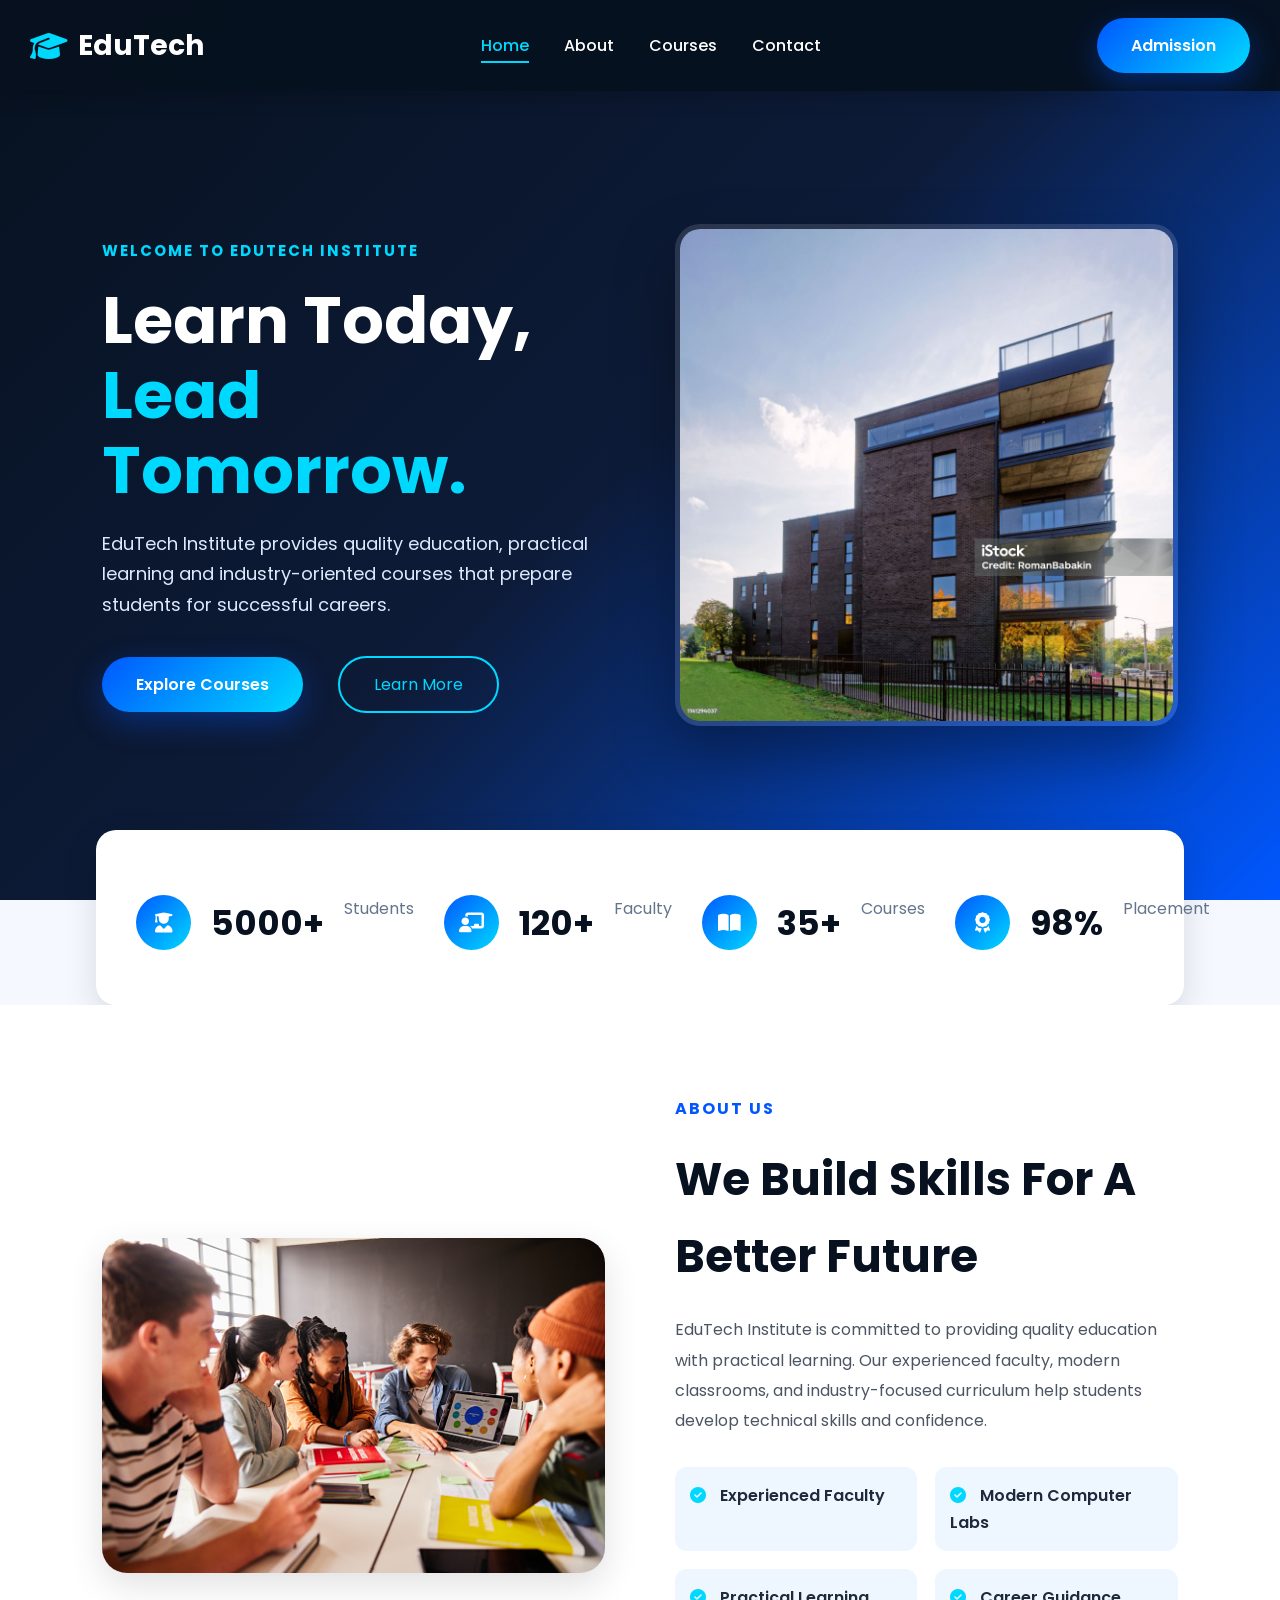
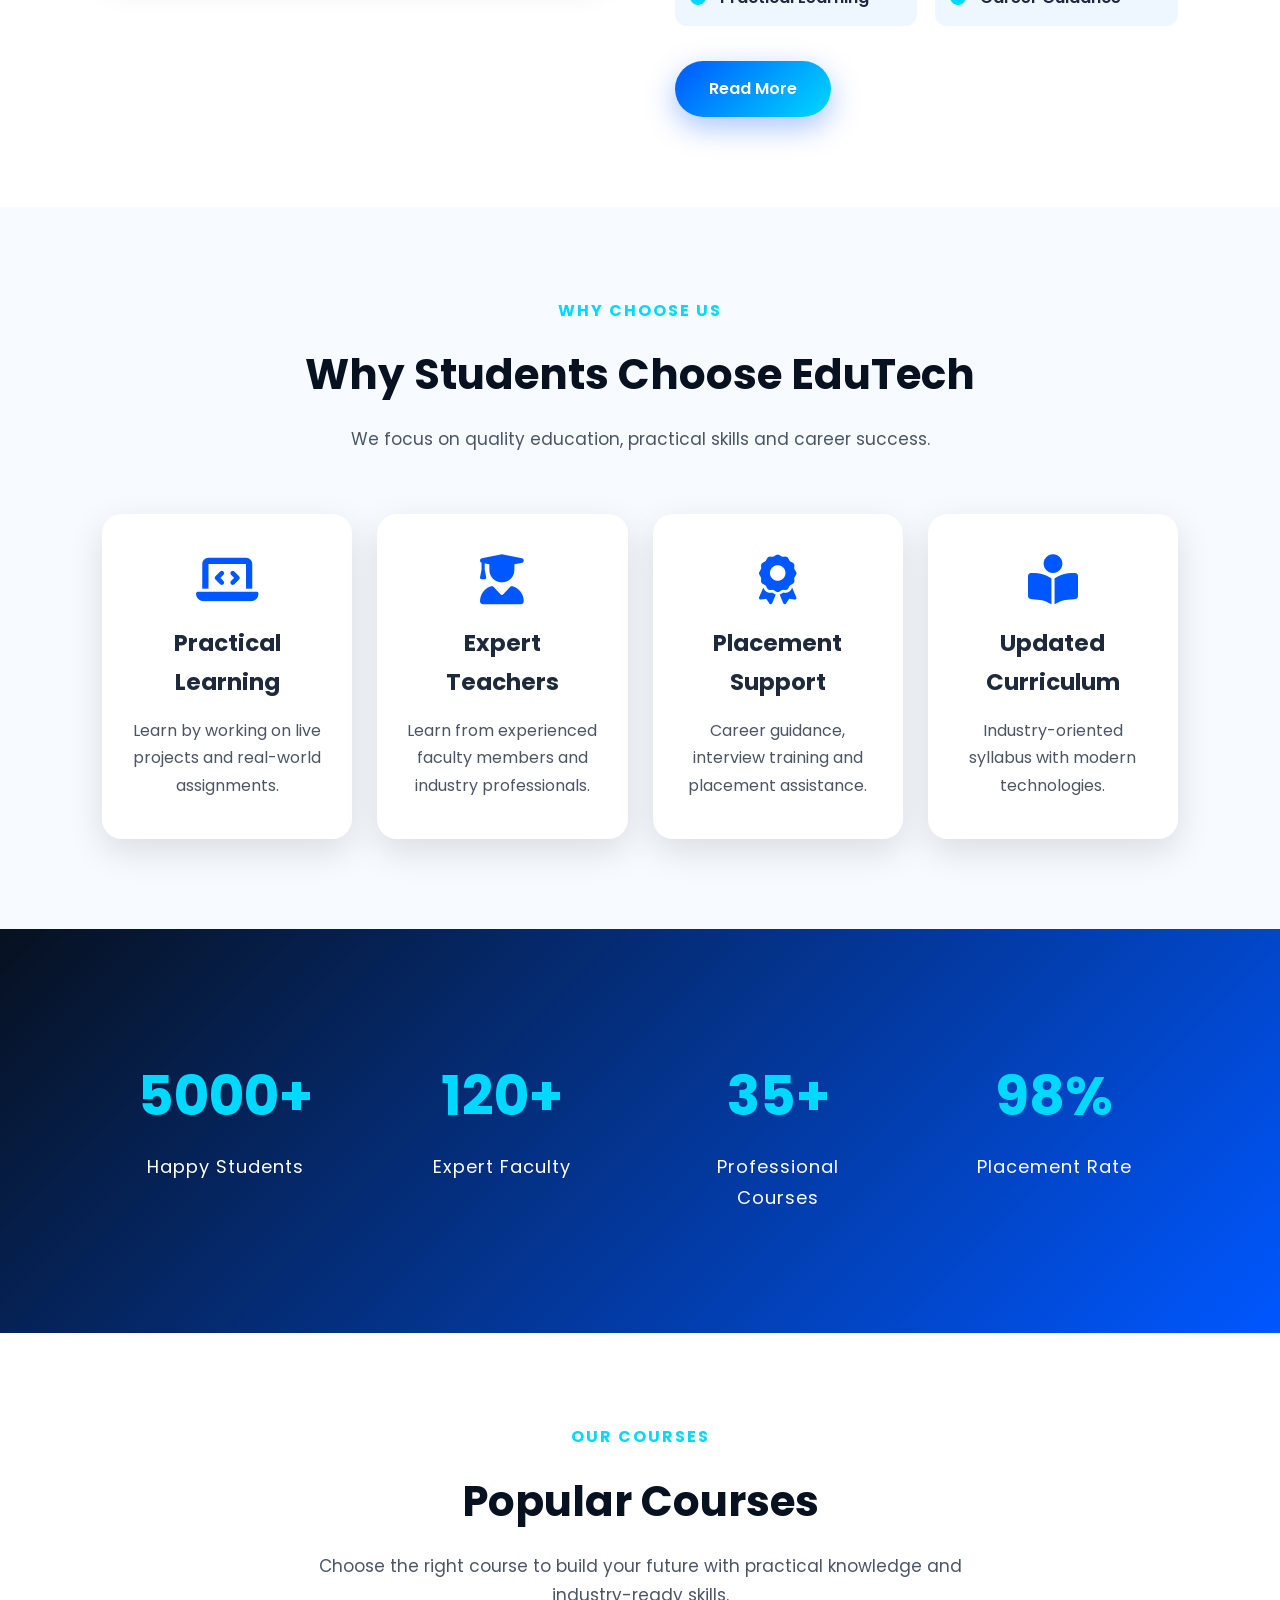
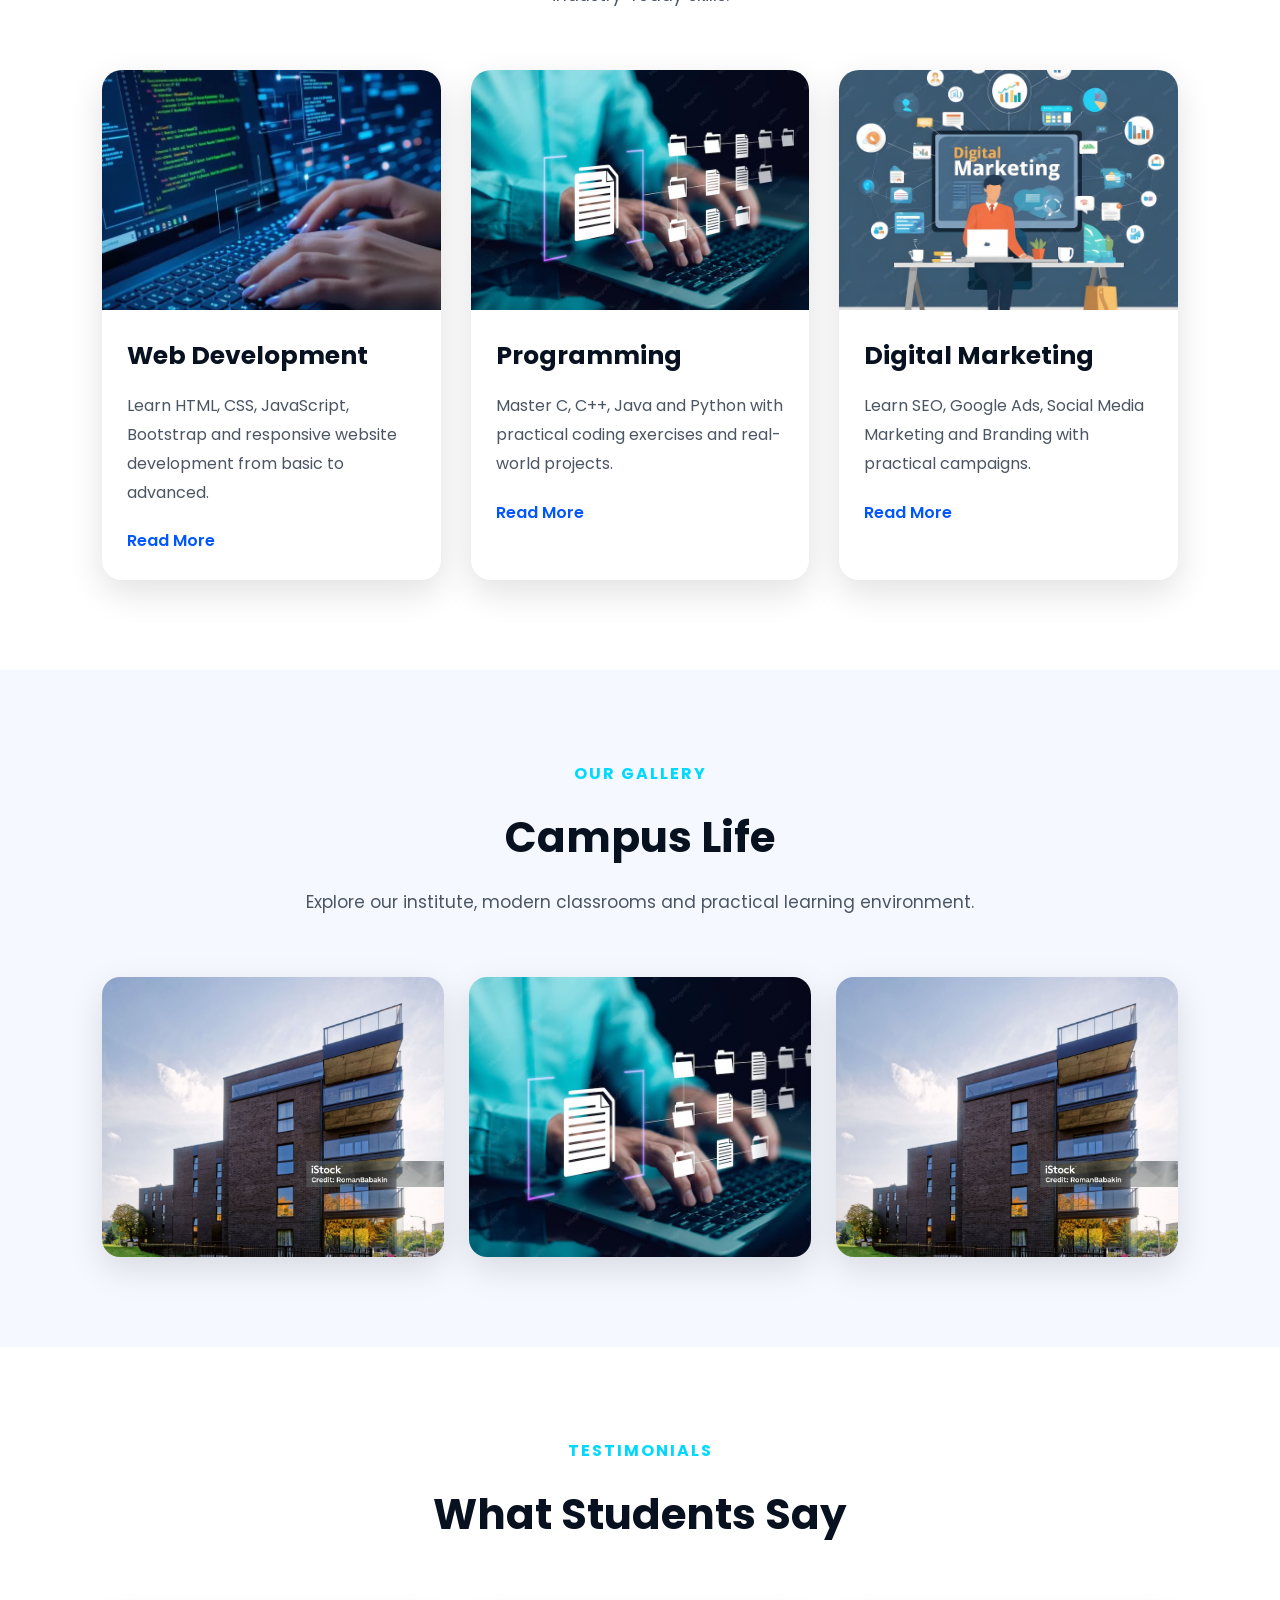
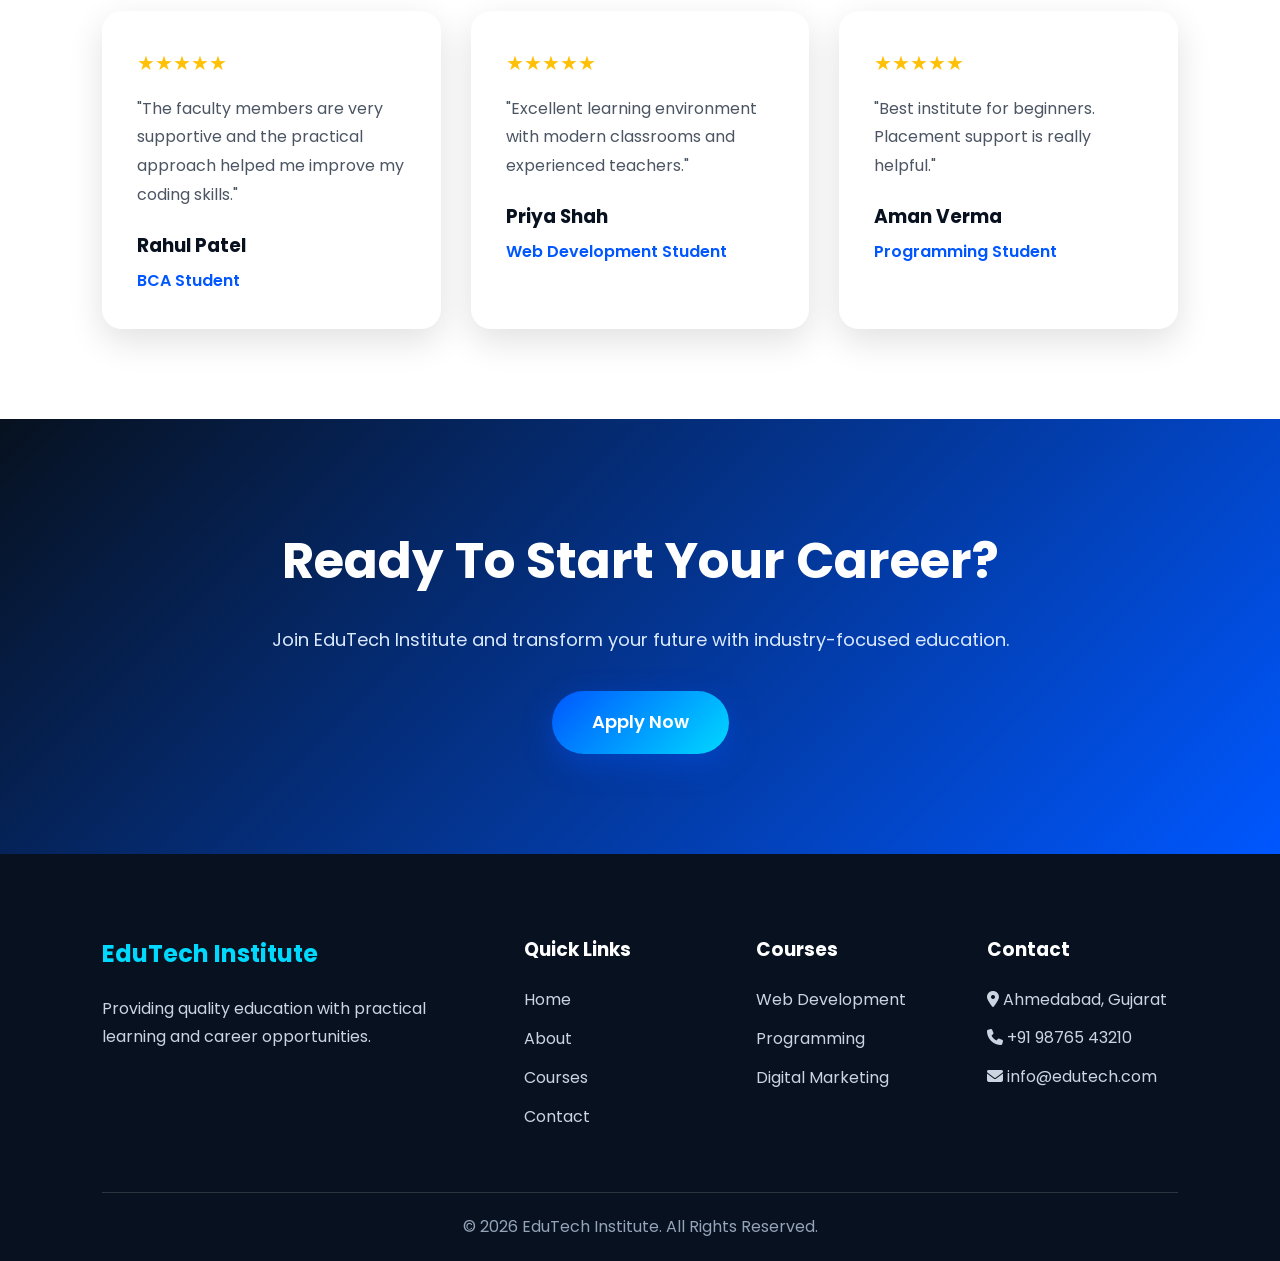
==== commit 16dc2ec5: "css changing" ====
--- a/index.html
+++ b/index.html
@@ -2,25 +2,26 @@
 <html lang="en">
 
 <head>
+
     <meta charset="UTF-8">
+
     <meta name="viewport" content="width=device-width, initial-scale=1.0">
+
     <title>EduTech Institute</title>
 
-    <!-- CSS -->
     <link rel="stylesheet" href="style.css">
 
-    <!-- Google Fonts -->
     <link href="https://fonts.googleapis.com/css2?family=Poppins:wght@300;400;500;600;700;800&display=swap"
         rel="stylesheet">
 
-    <!-- Font Awesome -->
     <link rel="stylesheet"
-        href="https://cdnjs.cloudflare.com/ajax/libs/font-awesome/6.6.0/css/all.min.css">
+        href="https://cdnjs.cloudflare.com/ajax/libs/font-awesome/6.7.2/css/all.min.css">
+
 </head>
 
 <body>
 
-    <!-- ================= NAVBAR ================= -->
+    <!--==================== HEADER ====================-->
 
     <header>
 
@@ -34,7 +35,7 @@
 
             </div>
 
-            <ul class="nav-links">
+            <ul class="nav-menu">
 
                 <li><a href="index.html" class="active">Home</a></li>
 
@@ -46,80 +47,332 @@
 
             </ul>
 
-            <a href="contact.html" class="btn">
-                Apply Now
+            <a href="contact.html" class="btn">Admission</a>
+
+        </nav>
+
+    </header>
+
+
+
+    <!--==================== HERO ====================-->
+
+    <section class="hero">
+
+        <div class="hero-content">
+
+            <span class="tagline">
+
+                Welcome To EduTech Institute
+
+            </span>
+
+            <h1>
+
+                Learn Today,
+
+                <span>Lead Tomorrow.</span>
+
+            </h1>
+
+            <p>
+
+                EduTech Institute provides quality education,
+                practical learning and industry-oriented courses
+                that prepare students for successful careers.
+
+            </p>
+
+            <div class="hero-btns">
+
+                <a href="courses.html" class="btn">
+
+                    Explore Courses
+
+                </a>
+
+                <a href="about.html" class="btn-outline">
+
+                    Learn More
+
+                </a>
+
+            </div>
+
+        </div>
+
+
+
+        <div class="hero-image">
+
+            <img src="hero.jpg" alt="Institute">
+
+        </div>
+
+    </section>
+
+
+
+    <!--==================== FLOATING INFO ====================-->
+
+    <section class="info-strip">
+
+        <div class="info-box">
+
+            <i class="fa-solid fa-user-graduate"></i>
+
+            <h3>5000+</h3>
+
+            <p>Students</p>
+
+        </div>
+
+        <div class="info-box">
+
+            <i class="fa-solid fa-chalkboard-user"></i>
+
+            <h3>120+</h3>
+
+            <p>Faculty</p>
+
+        </div>
+
+        <div class="info-box">
+
+            <i class="fa-solid fa-book-open"></i>
+
+            <h3>35+</h3>
+
+            <p>Courses</p>
+
+        </div>
+
+        <div class="info-box">
+
+            <i class="fa-solid fa-award"></i>
+
+            <h3>98%</h3>
+
+            <p>Placement</p>
+
+        </div>
+
+    </section>
+        <!--==================== ABOUT ====================-->
+
+    <section class="about">
+
+        <div class="about-image">
+
+            <img src="image2.jpg" alt="Students">
+
+        </div>
+
+        <div class="about-content">
+
+            <span class="section-tag">
+
+                ABOUT US
+
+            </span>
+
+            <h2>
+
+                We Build Skills For A Better Future
+
+            </h2>
+
+            <p>
+
+                EduTech Institute is committed to providing
+                quality education with practical learning.
+                Our experienced faculty, modern classrooms,
+                and industry-focused curriculum help students
+                develop technical skills and confidence.
+
+            </p>
+
+            <div class="about-list">
+
+                <div>
+
+                    <i class="fa-solid fa-circle-check"></i>
+
+                    Experienced Faculty
+
+                </div>
+
+                <div>
+
+                    <i class="fa-solid fa-circle-check"></i>
+
+                    Modern Computer Labs
+
+                </div>
+
+                <div>
+
+                    <i class="fa-solid fa-circle-check"></i>
+
+                    Practical Learning
+
+                </div>
+
+                <div>
+
+                    <i class="fa-solid fa-circle-check"></i>
+
+                    Career Guidance
+
+                </div>
+
+            </div>
+
+            <a href="about.html" class="btn">
+
+                Read More
+
             </a>
 
-        </nav>
-
-    </header>
-
-
-
-    <!-- ================= HERO ================= -->
-
-    <section class="hero">
-
-        <div class="hero-text">
-
-            <span class="tag">
-                WELCOME TO EDUTECH INSTITUTE
+        </div>
+
+    </section>
+
+
+
+    <!--==================== WHY CHOOSE US ====================-->
+
+    <section class="features">
+
+        <div class="section-title">
+
+            <span>
+
+                WHY CHOOSE US
+
             </span>
 
-            <h1>
-
-                Building Knowledge,
-
-                <span>Shaping Futures</span>
-
-            </h1>
+            <h2>
+
+                Why Students Choose EduTech
+
+            </h2>
 
             <p>
 
-                We provide quality education and practical knowledge
-                to help students achieve their goals and build
-                successful careers in today's competitive world.
+                We focus on quality education,
+                practical skills and career success.
 
             </p>
 
-            <div class="hero-buttons">
-
-                <a href="courses.html" class="btn">
-                    Explore Courses
-                </a>
-
-                <a href="about.html" class="btn2">
-                    Learn More
-                </a>
-
-            </div>
-
-        </div>
-
-
-        <div class="hero-image">
-
-            <img src="hero.jpg" alt="Institute Building">
-
-        </div>
-
-    </section>
-
-
-
-    <!-- ================= STATS ================= -->
-
-    <section class="stats">
-
-        <div class="stat-box">
+        </div>
+
+
+        <div class="feature-container">
+
+
+            <div class="feature-card">
+
+                <i class="fa-solid fa-laptop-code"></i>
+
+                <h3>
+
+                    Practical Learning
+
+                </h3>
+
+                <p>
+
+                    Learn by working on live projects
+                    and real-world assignments.
+
+                </p>
+
+            </div>
+
+
+
+            <div class="feature-card">
+
+                <i class="fa-solid fa-user-graduate"></i>
+
+                <h3>
+
+                    Expert Teachers
+
+                </h3>
+
+                <p>
+
+                    Learn from experienced faculty
+                    members and industry professionals.
+
+                </p>
+
+            </div>
+
+
+
+            <div class="feature-card">
+
+                <i class="fa-solid fa-award"></i>
+
+                <h3>
+
+                    Placement Support
+
+                </h3>
+
+                <p>
+
+                    Career guidance, interview training
+                    and placement assistance.
+
+                </p>
+
+            </div>
+
+
+
+            <div class="feature-card">
+
+                <i class="fa-solid fa-book-open-reader"></i>
+
+                <h3>
+
+                    Updated Curriculum
+
+                </h3>
+
+                <p>
+
+                    Industry-oriented syllabus with
+                    modern technologies.
+
+                </p>
+
+            </div>
+
+
+        </div>
+
+    </section>
+
+
+
+    <!--==================== COUNTER ====================-->
+
+    <section class="counter">
+
+        <div class="counter-box">
 
             <h2>5000+</h2>
 
-            <p>Students</p>
-
-        </div>
-
-        <div class="stat-box">
+            <p>Happy Students</p>
+
+        </div>
+
+        <div class="counter-box">
 
             <h2>120+</h2>
 
@@ -127,110 +380,39 @@
 
         </div>
 
-        <div class="stat-box">
+        <div class="counter-box">
 
             <h2>35+</h2>
 
-            <p>Courses</p>
-
-        </div>
-
-        <div class="stat-box">
+            <p>Professional Courses</p>
+
+        </div>
+
+        <div class="counter-box">
 
             <h2>98%</h2>
 
-            <p>Placement</p>
-
-        </div>
-
-    </section>
-
-
-
-    <!-- ================= WHY CHOOSE US ================= -->
-
-    <section class="why">
-
-        <div class="title">
-
-            <h4>WHY CHOOSE US</h4>
-
-            <h2>Why Students Love EduTech</h2>
+            <p>Placement Rate</p>
+
+        </div>
+
+    </section>
+        <!--==================== POPULAR COURSES ====================-->
+
+    <section class="courses">
+
+        <div class="section-title">
+
+            <span>OUR COURSES</span>
+
+            <h2>Popular Courses</h2>
 
             <p>
-
-                We focus on practical learning, experienced mentors,
-                modern classrooms and career-oriented education.
-
+                Choose the right course to build your future with practical knowledge and industry-ready skills.
             </p>
 
         </div>
 
-        <div class="cards">
-
-            <div class="card">
-
-                <i class="fa-solid fa-user-graduate"></i>
-
-                <h3>Expert Faculty</h3>
-
-                <p>
-
-                    Learn from experienced professionals and
-                    industry experts.
-
-                </p>
-
-            </div>
-
-            <div class="card">
-
-                <i class="fa-solid fa-book-open"></i>
-
-                <h3>Quality Education</h3>
-
-                <p>
-
-                    Updated syllabus with practical projects.
-
-                </p>
-
-            </div>
-
-            <div class="card">
-
-                <i class="fa-solid fa-briefcase"></i>
-
-                <h3>Placement Support</h3>
-
-                <p>
-
-                    Get career guidance and placement assistance.
-
-                </p>
-
-            </div>
-
-        </div>
-
-    </section>
-        <!-- ================= POPULAR COURSES ================= -->
-
-    <section class="courses">
-
-        <div class="title">
-
-            <h4>OUR COURSES</h4>
-
-            <h2>Popular Programs</h2>
-
-            <p>
-                Industry-oriented courses designed to build practical
-                skills and prepare students for successful careers.
-            </p>
-
-        </div>
-
         <div class="course-container">
 
             <div class="course-card">
@@ -242,8 +424,7 @@
                     <h3>Web Development</h3>
 
                     <p>
-                        Learn HTML, CSS, JavaScript and responsive
-                        website development from scratch.
+                        Learn HTML, CSS, JavaScript, Bootstrap and responsive website development from basic to advanced.
                     </p>
 
                     <a href="courses.html" class="course-btn">
@@ -257,15 +438,14 @@
 
             <div class="course-card">
 
-                <img src="image2.jpg" alt="Programming">
+                <img src="image4.avif" alt="Programming">
 
                 <div class="course-content">
 
                     <h3>Programming</h3>
 
                     <p>
-                        Learn C, C++, Java and Python with
-                        practical coding exercises.
+                        Master C, C++, Java and Python with practical coding exercises and real-world projects.
                     </p>
 
                     <a href="courses.html" class="course-btn">
@@ -279,15 +459,14 @@
 
             <div class="course-card">
 
-                <img src="image4.avif" alt="Digital Marketing">
+                <img src="image5.avif" alt="Digital Marketing">
 
                 <div class="course-content">
 
                     <h3>Digital Marketing</h3>
 
                     <p>
-                        Master SEO, Social Media Marketing,
-                        Google Ads and Branding.
+                        Learn SEO, Google Ads, Social Media Marketing and Branding with practical campaigns.
                     </p>
 
                     <a href="courses.html" class="course-btn">
@@ -304,45 +483,130 @@
 
 
 
-    <!-- ================= ABOUT SECTION ================= -->
-
-    <section class="about-home">
-
-        <div class="about-image">
-
-            <img src="image5.avif" alt="Students">
-
-        </div>
-
-        <div class="about-text">
-
-            <h4>ABOUT OUR INSTITUTE</h4>
-
-            <h2>Creating Future Professionals</h2>
+    <!--==================== GALLERY ====================-->
+
+    <section class="gallery">
+
+        <div class="section-title">
+
+            <span>OUR GALLERY</span>
+
+            <h2>Campus Life</h2>
 
             <p>
-
-                EduTech Institute provides quality education,
-                experienced faculty, practical projects and
-                industry-focused learning to help every student
-                become career ready.
-
+                Explore our institute, modern classrooms and practical learning environment.
             </p>
 
-            <ul>
-
-                <li>✔ Experienced Faculty Members</li>
-
-                <li>✔ Modern Computer Laboratories</li>
-
-                <li>✔ Placement Assistance</li>
-
-                <li>✔ Industry Certified Courses</li>
-
-            </ul>
-
-            <a href="about.html" class="btn">
-                Learn More
+        </div>
+
+        <div class="gallery-container">
+
+            <div class="gallery-item">
+
+                <img src="hero.jpg" alt="Institute">
+
+            </div>
+
+            <div class="gallery-item">
+
+                <img src="image4.avif" alt="Students">
+
+            </div>
+
+            <div class="gallery-item">
+
+                <img src="hero.jpg" alt="Coding">
+
+            </div>
+
+        </div>
+
+    </section>
+
+
+
+    <!--==================== TESTIMONIALS ====================-->
+
+    <section class="testimonial">
+
+        <div class="section-title">
+
+            <span>TESTIMONIALS</span>
+
+            <h2>What Students Say</h2>
+
+        </div>
+
+        <div class="testimonial-container">
+
+            <div class="testimonial-card">
+
+                <p>
+
+                    "The faculty members are very supportive and the practical approach helped me improve my coding skills."
+
+                </p>
+
+                <h3>Rahul Patel</h3>
+
+                <span>BCA Student</span>
+
+            </div>
+
+
+            <div class="testimonial-card">
+
+                <p>
+
+                    "Excellent learning environment with modern classrooms and experienced teachers."
+
+                </p>
+
+                <h3>Priya Shah</h3>
+
+                <span>Web Development Student</span>
+
+            </div>
+
+
+            <div class="testimonial-card">
+
+                <p>
+
+                    "Best institute for beginners. Placement support is really helpful."
+
+                </p>
+
+                <h3>Aman Verma</h3>
+
+                <span>Programming Student</span>
+
+            </div>
+
+        </div>
+
+    </section>
+
+
+
+    <!--==================== CALL TO ACTION ====================-->
+
+    <section class="cta">
+
+        <div class="cta-content">
+
+            <h2>Ready To Start Your Career?</h2>
+
+            <p>
+
+                Join EduTech Institute and transform your future with industry-focused education.
+
+            </p>
+
+            <a href="contact.html" class="btn">
+
+                Apply Now
+
             </a>
 
         </div>
@@ -351,300 +615,75 @@
 
 
 
-    <!-- ================= ACHIEVEMENTS ================= -->
-
-    <section class="achievement">
-
-        <div class="achievement-box">
-
-            <i class="fa-solid fa-award"></i>
-
-            <h2>25+</h2>
-
-            <p>Awards Won</p>
-
-        </div>
-
-        <div class="achievement-box">
-
-            <i class="fa-solid fa-laptop-code"></i>
-
-            <h2>150+</h2>
-
-            <p>Projects Completed</p>
-
-        </div>
-
-        <div class="achievement-box">
-
-            <i class="fa-solid fa-user-tie"></i>
-
-            <h2>120+</h2>
-
-            <p>Expert Trainers</p>
-
-        </div>
-
-        <div class="achievement-box">
-
-            <i class="fa-solid fa-school"></i>
-
-            <h2>10+</h2>
-
-            <p>Years Experience</p>
-
-        </div>
-
-    </section>
-
-
-
-    <!-- ================= TESTIMONIAL ================= -->
-
-    <section class="testimonial">
-
-        <div class="title">
-
-            <h4>TESTIMONIALS</h4>
-
-            <h2>What Our Students Say</h2>
-
-        </div>
-
-        <div class="testimonial-container">
-
-            <div class="testimonial-card">
-
-                <p>
-
-                    "The faculty members are very supportive.
-                    Practical learning helped me improve my
-                    programming skills."
-
-                </p>
-
-                <h3>Rahul Patel</h3>
-
-                <span>BCA Student</span>
-
-            </div>
-
-            <div class="testimonial-card">
-
-                <p>
-
-                    "Excellent learning environment with
-                    modern classrooms and experienced teachers."
-
-                </p>
-
-                <h3>Priya Shah</h3>
-
-                <span>Web Development Student</span>
-
-            </div>
-
-            <div class="testimonial-card">
-
-                <p>
-
-                    "Best institute for beginners.
-                    Placement support is really helpful."
-
-                </p>
-
-                <h3>Aman Verma</h3>
-
-                <span>Programming Student</span>
-
-            </div>
-
-        </div>
-
-    </section>
-
-
-
-    <!-- ================= CALL TO ACTION ================= -->
-
-    <section class="cta">
-
-        <div class="cta-content">
-
-            <h2>
-                Start Your Learning Journey Today
-            </h2>
+    <!--==================== FOOTER ====================-->
+
+    <footer>
+
+        <div class="footer-container">
+
+            <div class="footer-col">
+
+                <h2>EduTech Institute</h2>
+
+                <p>
+
+                    Providing quality education with practical learning and career opportunities.
+
+                </p>
+
+            </div>
+
+
+            <div class="footer-col">
+
+                <h3>Quick Links</h3>
+
+                <a href="index.html">Home</a>
+
+                <a href="about.html">About</a>
+
+                <a href="courses.html">Courses</a>
+
+                <a href="contact.html">Contact</a>
+
+            </div>
+
+
+            <div class="footer-col">
+
+                <h3>Courses</h3>
+
+                <a href="#">Web Development</a>
+
+                <a href="#">Programming</a>
+
+                <a href="#">Digital Marketing</a>
+
+            </div>
+
+
+            <div class="footer-col">
+
+                <h3>Contact</h3>
+
+                <p><i class="fa-solid fa-location-dot"></i> Ahmedabad, Gujarat</p>
+
+                <p><i class="fa-solid fa-phone"></i> +91 98765 43210</p>
+
+                <p><i class="fa-solid fa-envelope"></i> info@edutech.com</p>
+
+            </div>
+
+        </div>
+
+        <div class="footer-bottom">
 
             <p>
 
-                Join EduTech Institute and build
-                a brighter future with practical learning.
+                © 2026 EduTech Institute. All Rights Reserved.
 
             </p>
 
-            <a href="contact.html" class="btn">
-
-                Apply Now
-
-            </a>
-
-        </div>
-
-    </section>
-
-
-
-        <!-- ================= GALLERY ================= -->
-
-    <section class="gallery">
-
-        <div class="title">
-
-            <h4>OUR GALLERY</h4>
-
-            <h2>Campus Life</h2>
-
-            <p>
-                Explore our modern campus, classrooms and student activities.
-            </p>
-
-        </div>
-
-        <div class="gallery-container">
-
-            <div class="gallery-item">
-                <img src="hero.jpg" alt="Campus">
-            </div>
-
-            <div class="gallery-item">
-                <img src="about.jpg" alt="Students">
-            </div>
-
-            <div class="gallery-item">
-                <img src="hero.jpg" alt="Coding">
-            </div>
-
-        </div>
-
-    </section>
-
-
-
-    <!-- ================= CONTACT PREVIEW ================= -->
-
-    <section class="contact-preview">
-
-        <div class="contact-box">
-
-            <h2>Get In Touch</h2>
-
-            <p>
-                Have questions about our courses? Contact us today.
-            </p>
-
-            <div class="contact-info">
-
-                <p>
-                    <i class="fa-solid fa-location-dot"></i>
-                    Ahmedabad, Gujarat
-                </p>
-
-                <p>
-                    <i class="fa-solid fa-phone"></i>
-                    +91 98765 43210
-                </p>
-
-                <p>
-                    <i class="fa-solid fa-envelope"></i>
-                    info@edutech.com
-                </p>
-
-            </div>
-
-            <a href="contact.html" class="btn">
-                Contact Us
-            </a>
-
-        </div>
-
-    </section>
-
-
-
-    <!-- ================= FOOTER ================= -->
-
-    <footer>
-
-        <div class="footer-container">
-
-            <div class="footer-col">
-
-                <h2>EduTech Institute</h2>
-
-                <p>
-                    Empowering students with quality education,
-                    practical skills and career opportunities.
-                </p>
-
-            </div>
-
-
-            <div class="footer-col">
-
-                <h3>Quick Links</h3>
-
-                <a href="index.html">Home</a>
-
-                <a href="about.html">About</a>
-
-                <a href="courses.html">Courses</a>
-
-                <a href="contact.html">Contact</a>
-
-            </div>
-
-
-            <div class="footer-col">
-
-                <h3>Courses</h3>
-
-                <a href="#">Web Development</a>
-
-                <a href="#">Programming</a>
-
-                <a href="#">Digital Marketing</a>
-
-                <a href="#">Graphic Design</a>
-
-            </div>
-
-
-            <div class="footer-col">
-
-                <h3>Follow Us</h3>
-
-                <div class="social-icons">
-
-                    <a href="#"><i class="fab fa-facebook-f"></i></a>
-
-                    <a href="#"><i class="fab fa-instagram"></i></a>
-
-                    <a href="#"><i class="fab fa-linkedin-in"></i></a>
-
-                    <a href="#"><i class="fab fa-youtube"></i></a>
-
-                </div>
-
-            </div>
-
-        </div>
-
-        <div class="footer-bottom">
-
-            <p>
-                © 2026 EduTech Institute. All Rights Reserved.
-            </p>
-
         </div>
 
     </footer>
--- a/style.css
+++ b/style.css
@@ -1,73 +1,100 @@
-/* =========================
-   GLOBAL CSS
-========================= */
+/*=====================================
+    GOOGLE FONT
+======================================*/
+
+@import url('https://fonts.googleapis.com/css2?family=Poppins:wght@300;400;500;600;700;800&display=swap');
+
+
+/*=====================================
+    RESET
+======================================*/
 
 *{
     margin:0;
     padding:0;
     box-sizing:border-box;
-}
-
+    font-family:'Poppins',sans-serif;
+}
 
 html{
     scroll-behavior:smooth;
 }
 
-
 body{
-
-    font-family:'Poppins',sans-serif;
-    background:#f8fafc;
-    color:#111827;
-
-}
-
-
-a{
-
-    text-decoration:none;
-    color:inherit;
-
-}
-
+    background:#f5f9ff;
+    color:#1e293b;
+    overflow-x:hidden;
+    line-height:1.7;
+}
 
 img{
-
     width:100%;
     display:block;
-
-}
-
-
-/* =========================
-   COLORS
-========================= */
-
+}
+
+a{
+    text-decoration:none;
+}
+
+ul{
+    list-style:none;
+}
+
+section{
+    padding:90px 8%;
+}
+
+
+
+/*=====================================
+    COLORS
+======================================*/
 
 :root{
 
-    --black:#070b14;
-    --dark:#111827;
-    --blue:#2563eb;
-    --cyan:#00d9ff;
-    --white:#ffffff;
-    --gray:#64748b;
-    --light:#f1f5f9;
-
-}
-
-
-
-/* =========================
-   NAVBAR
-========================= */
-
+    --primary:#0057ff;
+    --secondary:#00d9ff;
+    --dark:#07111f;
+    --light:#ffffff;
+    --text:#4b5563;
+    --bg:#f5f9ff;
+    --shadow:0 12px 35px rgba(0,0,0,.12);
+
+}
+
+
+
+/*=====================================
+    HEADER
+======================================*/
+
+header{
+
+    position:fixed;
+    top:0;
+    left:0;
+    width:100%;
+    z-index:999;
+
+    background:rgba(7,17,31,.95);
+
+    backdrop-filter:blur(15px);
+
+    box-shadow:0 5px 20px rgba(0,0,0,.2);
+
+}
+
+
+
+/*=====================================
+    NAVBAR
+======================================*/
 
 .navbar{
 
-    background:var(--black);
-
-    padding:18px 7%;
+    max-width:1300px;
+
+    margin:auto;
 
     display:flex;
 
@@ -75,13 +102,10 @@
 
     align-items:center;
 
-    position:sticky;
-
-    top:0;
-
-    z-index:1000;
-
-}
+    padding:18px 30px;
+
+}
+
 
 
 .logo{
@@ -92,914 +116,1314 @@
 
     gap:10px;
 
-    color:white;
-
-}
+}
+
 
 
 .logo i{
 
-    color:var(--cyan);
+    color:#00d9ff;
+
+    font-size:30px;
+
+}
+
+
+
+.logo h2{
+
+    color:#fff;
 
     font-size:28px;
 
-}
-
-
-.logo h2{
-
-    font-size:26px;
-
-}
-
-
-.nav-links{
+    font-weight:700;
+
+}
+
+
+
+.nav-menu{
 
     display:flex;
 
+    gap:35px;
+
+}
+
+
+
+.nav-menu a{
+
+    color:#fff;
+
+    font-size:16px;
+
+    font-weight:500;
+
+    transition:.4s;
+
+    position:relative;
+
+}
+
+
+
+.nav-menu a::after{
+
+    content:"";
+
+    position:absolute;
+
+    left:0;
+
+    bottom:-6px;
+
+    width:0;
+
+    height:2px;
+
+    background:#00d9ff;
+
+    transition:.4s;
+
+}
+
+
+
+.nav-menu a:hover::after,
+
+.nav-menu .active::after{
+
+    width:100%;
+
+}
+
+
+
+.nav-menu a:hover,
+
+.nav-menu .active{
+
+    color:#00d9ff;
+
+}
+
+
+
+/*=====================================
+    BUTTONS
+======================================*/
+
+.btn{
+
+    display:inline-block;
+
+    background:linear-gradient(135deg,#0057ff,#00d9ff);
+
+    color:#fff;
+
+    padding:14px 34px;
+
+    border-radius:50px;
+
+    font-weight:600;
+
+    transition:.4s;
+
+    box-shadow:0 10px 30px rgba(0,87,255,.35);
+
+}
+
+
+
+.btn:hover{
+
+    transform:translateY(-5px);
+
+    box-shadow:0 20px 40px rgba(0,87,255,.45);
+
+}
+
+
+
+.btn-outline{
+
+    display:inline-block;
+
+    margin-left:15px;
+
+    border:2px solid #00d9ff;
+
+    color:#00d9ff;
+
+    padding:13px 34px;
+
+    border-radius:50px;
+
+    transition:.4s;
+
+}
+
+
+
+.btn-outline:hover{
+
+    background:#00d9ff;
+
+    color:#07111f;
+
+}
+
+
+
+/*=====================================
+    HERO
+======================================*/
+
+.hero{
+
+    min-height:100vh;
+
+    display:grid;
+
+    grid-template-columns:repeat(2,1fr);
+
+    align-items:center;
+
+    gap:70px;
+
+    padding-top:140px;
+
+    background:
+
+    linear-gradient(135deg,#07111f 0%,#0d1b38 50%,#0057ff 100%);
+
+}
+
+
+
+.hero-content .tagline{
+
+    color:#00d9ff;
+
+    font-size:15px;
+
+    font-weight:700;
+
+    letter-spacing:2px;
+
+    text-transform:uppercase;
+
+}
+
+
+
+.hero-content h1{
+
+    color:#fff;
+
+    font-size:65px;
+
+    line-height:1.15;
+
+    margin:20px 0;
+
+}
+
+
+
+.hero-content h1 span{
+
+    color:#00d9ff;
+
+}
+
+
+
+.hero-content p{
+
+    color:#dbeafe;
+
+    font-size:18px;
+
+    max-width:550px;
+
+    margin-bottom:35px;
+
+}
+
+
+
+.hero-btns{
+
+    display:flex;
+
+    align-items:center;
+
+    gap:20px;
+
+}
+
+
+
+.hero-image{
+
+    position:relative;
+
+}
+
+
+
+.hero-image img{
+
+    border-radius:25px;
+
+    box-shadow:0 30px 60px rgba(0,0,0,.35);
+
+    border:5px solid rgba(255,255,255,.12);
+
+}
+
+
+
+/*=====================================
+    INFO STRIP
+======================================*/
+
+.info-strip{
+
+    width:85%;
+
+    margin:auto;
+
+    margin-top:-70px;
+
+    background:#fff;
+
+    border-radius:20px;
+
+    padding:40px;
+
+    display:grid;
+
+    grid-template-columns:repeat(4,1fr);
+
     gap:30px;
 
-    list-style:none;
-
-}
-
-
-.nav-links a{
+    box-shadow:var(--shadow);
+
+}
+
+
+
+.info-box{
+
+    text-align:center;
+
+}
+
+
+
+.info-box i{
+
+    font-size:40px;
+
+    color:#0057ff;
+
+    margin-bottom:15px;
+
+}
+
+
+
+.info-box h3{
+
+    font-size:34px;
+
+    color:#07111f;
+
+}
+
+
+
+.info-box p{
+
+    color:#64748b;
+
+}
+/*=====================================
+    SECTION TITLE
+======================================*/
+
+.section-title{
+    text-align:center;
+    max-width:700px;
+    margin:0 auto 60px;
+}
+
+.section-title span{
+    color:var(--secondary);
+    font-weight:700;
+    letter-spacing:2px;
+    text-transform:uppercase;
+}
+
+.section-title h2{
+    font-size:42px;
+    color:var(--dark);
+    margin:15px 0;
+}
+
+.section-title p{
+    color:var(--text);
+    font-size:17px;
+}
+
+
+
+/*=====================================
+    ABOUT
+======================================*/
+
+.about{
+
+    display:grid;
+    grid-template-columns:1fr 1fr;
+    gap:70px;
+    align-items:center;
+    background:#ffffff;
+
+}
+
+.about-image{
+
+    position:relative;
+
+}
+
+.about-image img{
+
+    border-radius:25px;
+    box-shadow:var(--shadow);
+
+}
+
+.about-content .section-tag{
+
+    color:var(--primary);
+    font-weight:700;
+    letter-spacing:2px;
+    text-transform:uppercase;
+
+}
+
+.about-content h2{
+
+    font-size:45px;
+    margin:20px 0;
+    color:var(--dark);
+
+}
+
+.about-content p{
+
+    color:var(--text);
+    margin-bottom:30px;
+    line-height:1.9;
+
+}
+
+.about-list{
+
+    display:grid;
+    grid-template-columns:repeat(2,1fr);
+    gap:18px;
+    margin-bottom:35px;
+
+}
+
+.about-list div{
+
+    background:#eef6ff;
+    padding:15px;
+    border-radius:12px;
+    font-weight:600;
+    transition:.4s;
+
+}
+
+.about-list div:hover{
+
+    background:var(--primary);
+    color:#fff;
+    transform:translateY(-5px);
+
+}
+
+.about-list i{
+
+    color:var(--secondary);
+    margin-right:10px;
+
+}
+
+
+
+/*=====================================
+    FEATURES
+======================================*/
+
+.features{
+
+    background:#f7fbff;
+
+}
+
+.feature-container{
+
+    display:grid;
+    grid-template-columns:repeat(4,1fr);
+    gap:25px;
+
+}
+
+.feature-card{
+
+    background:#fff;
+    padding:40px 30px;
+    text-align:center;
+    border-radius:20px;
+    box-shadow:var(--shadow);
+    transition:.4s;
+
+}
+
+.feature-card:hover{
+
+    transform:translateY(-12px);
+    background:linear-gradient(135deg,#0057ff,#00d9ff);
+    color:#fff;
+
+}
+
+.feature-card i{
+
+    font-size:50px;
+    color:var(--primary);
+    margin-bottom:20px;
+    transition:.4s;
+
+}
+
+.feature-card:hover i{
+
+    color:#fff;
+
+}
+
+.feature-card h3{
+
+    margin-bottom:15px;
+    font-size:23px;
+
+}
+
+.feature-card p{
+
+    color:var(--text);
+    transition:.4s;
+
+}
+
+.feature-card:hover p{
+
+    color:#fff;
+
+}
+
+
+
+/*=====================================
+    COUNTER
+======================================*/
+
+.counter{
+
+    background:linear-gradient(135deg,#07111f,#0057ff);
+    color:#fff;
+
+    display:grid;
+    grid-template-columns:repeat(4,1fr);
+
+    gap:30px;
+
+    text-align:center;
+
+}
+
+.counter-box{
+
+    padding:30px;
+
+}
+
+.counter-box h2{
+
+    font-size:55px;
+    color:#00d9ff;
+    margin-bottom:10px;
+
+}
+
+.counter-box p{
+
+    font-size:18px;
+    letter-spacing:1px;
+
+}
+
+
+
+/*=====================================
+    ANIMATION
+======================================*/
+
+.feature-card,
+.about-image img,
+.about-list div{
+
+    transition:all .4s ease;
+
+}
+
+.about-image img:hover{
+
+    transform:scale(1.03);
+
+}
+/*=====================================
+        COURSES SECTION
+======================================*/
+
+.courses{
+    background:#ffffff;
+}
+
+.course-container{
+    display:grid;
+    grid-template-columns:repeat(3,1fr);
+    gap:30px;
+    margin-top:50px;
+}
+
+.course-card{
+    background:#fff;
+    border-radius:20px;
+    overflow:hidden;
+    box-shadow:var(--shadow);
+    transition:.4s;
+}
+
+.course-card:hover{
+    transform:translateY(-12px);
+}
+
+.course-card img{
+    width:100%;
+    height:240px;
+    object-fit:cover;
+}
+
+.course-content{
+    padding:25px;
+}
+
+.course-content h3{
+    font-size:25px;
+    color:var(--dark);
+    margin-bottom:15px;
+}
+
+.course-content p{
+    color:var(--text);
+    margin-bottom:20px;
+    line-height:1.8;
+}
+
+.course-btn{
+    display:inline-block;
+    color:var(--primary);
+    font-weight:600;
+    transition:.3s;
+}
+
+.course-btn:hover{
+    color:var(--secondary);
+}
+
+
+
+/*=====================================
+        GALLERY
+======================================*/
+
+.gallery{
+    background:#f5f9ff;
+}
+
+.gallery-container{
+    display:grid;
+    grid-template-columns:repeat(3,1fr);
+    gap:25px;
+}
+
+.gallery-item{
+    overflow:hidden;
+    border-radius:18px;
+    box-shadow:var(--shadow);
+}
+
+.gallery-item img{
+    width:100%;
+    height:280px;
+    object-fit:cover;
+    transition:.5s;
+}
+
+.gallery-item:hover img{
+    transform:scale(1.1);
+}
+
+
+
+/*=====================================
+        TESTIMONIAL
+======================================*/
+
+.testimonial{
+    background:#ffffff;
+}
+
+.testimonial-container{
+    display:grid;
+    grid-template-columns:repeat(3,1fr);
+    gap:30px;
+}
+
+.testimonial-card{
+    background:#fff;
+    border-radius:20px;
+    padding:35px;
+    box-shadow:var(--shadow);
+    transition:.4s;
+    position:relative;
+}
+
+.testimonial-card:hover{
+    transform:translateY(-10px);
+}
+
+.testimonial-card::before{
+
+    content:"★★★★★";
+
+    color:#ffc107;
+
+    display:block;
+
+    margin-bottom:15px;
+
+    font-size:20px;
+
+}
+
+.testimonial-card p{
+
+    color:var(--text);
+
+    line-height:1.8;
+
+    margin-bottom:20px;
+
+}
+
+.testimonial-card h3{
+
+    color:var(--dark);
+
+    margin-bottom:5px;
+
+}
+
+.testimonial-card span{
+
+    color:var(--primary);
+
+    font-weight:600;
+
+}
+
+
+
+/*=====================================
+        CTA
+======================================*/
+
+.cta{
+
+    padding:100px 8%;
+
+    text-align:center;
+
+    background:
+    linear-gradient(135deg,#07111f,#0057ff);
+
+    color:#fff;
+
+}
+
+.cta-content{
+
+    max-width:750px;
+
+    margin:auto;
+
+}
+
+.cta h2{
+
+    font-size:50px;
+
+    margin-bottom:20px;
+
+}
+
+.cta p{
+
+    color:#dbeafe;
+
+    margin-bottom:35px;
+
+    line-height:1.8;
+
+    font-size:18px;
+
+}
+
+.cta .btn{
+
+    font-size:18px;
+
+    padding:16px 40px;
+
+}
+/*=====================================
+        FOOTER
+======================================*/
+
+footer{
+
+    background:#07111f;
+
+    color:#fff;
+
+    padding:80px 8% 20px;
+
+}
+
+.footer-container{
+
+    display:grid;
+
+    grid-template-columns:2fr 1fr 1fr 1fr;
+
+    gap:40px;
+
+}
+
+.footer-col h2{
+
+    color:#00d9ff;
+
+    margin-bottom:20px;
+
+}
+
+.footer-col h3{
+
+    color:#fff;
+
+    margin-bottom:20px;
+
+}
+
+.footer-col p{
 
     color:#cbd5e1;
 
-    font-weight:500;
+    line-height:1.8;
+
+    margin-bottom:10px;
+
+}
+
+.footer-col a{
+
+    display:block;
+
+    color:#cbd5e1;
+
+    margin-bottom:12px;
 
     transition:.3s;
 
 }
 
-
-.nav-links a:hover,
-.nav-links .active{
-
-    color:var(--cyan);
-
-}
-
-
-.btn{
-
-    display:inline-block;
-
-    background:var(--blue);
-
-    color:white;
-
-    padding:12px 25px;
-
-    border-radius:6px;
-
-    font-weight:600;
-
-    transition:.3s;
-
-}
-
-
-.btn:hover{
-
-    background:var(--cyan);
-
-    color:black;
-
-    transform:translateY(-3px);
-
-}
-
-
-.btn2{
-
-    display:inline-block;
-
-    border:2px solid var(--cyan);
-
-    color:var(--cyan);
-
-    padding:10px 25px;
-
-    border-radius:6px;
-
-    margin-left:15px;
-
-}
-
-
-
-
-/* =========================
-   HERO
-========================= */
-
+.footer-col a:hover{
+
+    color:#00d9ff;
+
+    padding-left:8px;
+
+}
+
+.social-icons{
+
+    display:flex;
+
+    gap:15px;
+
+    margin-top:20px;
+
+}
+
+.social-icons a{
+
+    width:45px;
+
+    height:45px;
+
+    border-radius:50%;
+
+    background:#0f172a;
+
+    color:#fff;
+
+    display:flex;
+
+    justify-content:center;
+
+    align-items:center;
+
+    transition:.4s;
+
+}
+
+.social-icons a:hover{
+
+    background:#00d9ff;
+
+    color:#07111f;
+
+    transform:translateY(-5px);
+
+}
+
+.footer-bottom{
+
+    text-align:center;
+
+    border-top:1px solid rgba(255,255,255,.15);
+
+    margin-top:50px;
+
+    padding-top:20px;
+
+    color:#94a3b8;
+
+}
+
+
+
+/*=====================================
+        CONTACT PAGE
+======================================*/
+
+.contact-section{
+
+    padding:100px 8%;
+
+    background:#f5f9ff;
+
+}
+
+.contact-container{
+
+    display:grid;
+
+    grid-template-columns:1fr 1fr;
+
+    gap:50px;
+
+}
+
+.contact-details{
+
+    background:#fff;
+
+    padding:40px;
+
+    border-radius:20px;
+
+    box-shadow:var(--shadow);
+
+}
+
+.contact-details h2{
+
+    color:var(--dark);
+
+    margin-bottom:20px;
+
+}
+
+.info-box{
+
+    display:flex;
+
+    align-items:flex-start;
+
+    gap:20px;
+
+    margin-top:25px;
+
+}
+
+.info-box i{
+
+    width:55px;
+
+    height:55px;
+
+    border-radius:50%;
+
+    background:linear-gradient(135deg,#0057ff,#00d9ff);
+
+    color:#fff;
+
+    display:flex;
+
+    justify-content:center;
+
+    align-items:center;
+
+    font-size:20px;
+
+}
+
+.contact-form{
+
+    background:#fff;
+
+    padding:40px;
+
+    border-radius:20px;
+
+    box-shadow:var(--shadow);
+
+}
+
+.contact-form h2{
+
+    margin-bottom:25px;
+
+    color:var(--dark);
+
+}
+
+.contact-form input,
+.contact-form select,
+.contact-form textarea{
+
+    width:100%;
+
+    padding:16px;
+
+    border:1px solid #dbe4f3;
+
+    border-radius:10px;
+
+    margin-bottom:20px;
+
+    outline:none;
+
+    font-size:16px;
+
+}
+
+.contact-form input:focus,
+.contact-form select:focus,
+.contact-form textarea:focus{
+
+    border-color:#0057ff;
+
+}
+
+.contact-form textarea{
+
+    resize:none;
+
+}
+
+.contact-form button{
+
+    border:none;
+
+    cursor:pointer;
+
+}
+
+
+
+/*=====================================
+        SCROLLBAR
+======================================*/
+
+::-webkit-scrollbar{
+
+    width:10px;
+
+}
+
+::-webkit-scrollbar-track{
+
+    background:#dbeafe;
+
+}
+
+::-webkit-scrollbar-thumb{
+
+    background:#0057ff;
+
+    border-radius:10px;
+
+}
+
+::-webkit-scrollbar-thumb:hover{
+
+    background:#00d9ff;
+
+}
+
+
+
+/*=====================================
+        RESPONSIVE
+======================================*/
+
+@media(max-width:1100px){
 
 .hero{
 
-    min-height:650px;
-
-    padding:80px 7%;
-
-    display:grid;
-
-    grid-template-columns:1fr 1fr;
-
-    gap:50px;
-
-    align-items:center;
-
-    background:
-
-    linear-gradient(120deg,#070b14,#172554);
-
-}
-
-
-
-.tag{
-
-    color:var(--cyan);
-
-    font-size:14px;
-
-    font-weight:bold;
-
-}
-
-
-
-.hero-text h1{
-
-    color:white;
-
-    font-size:60px;
-
-    margin:20px 0;
-
-    line-height:1.1;
-
-}
-
-
-.hero-text h1 span{
-
-    color:var(--cyan);
-
-}
-
-
-
-.hero-text p{
-
-    color:#cbd5e1;
-
-    line-height:1.8;
-
-    margin-bottom:30px;
-
-}
-
-
-
-.hero-image img{
-
-    height:420px;
-
-    object-fit:cover;
-
-    border-radius:20px;
-
-    border:3px solid var(--cyan);
-
-    box-shadow:0 0 30px rgba(0,217,255,.3);
-
-}
-
-
-
-
-/* =========================
- STATS
-========================= */
-
-
-.stats{
-
-    display:grid;
-
-    grid-template-columns:repeat(4,1fr);
-
-    padding:40px 7%;
-
-    background:white;
-
-}
-
-
-.stat-box{
-
-    text-align:center;
-
-}
-
-
-.stat-box h2{
-
-    color:var(--blue);
-
-    font-size:38px;
-
-}
-
-
-.stat-box p{
-
-    color:var(--gray);
-
-}
-
-
-
-
-
-/* =========================
- SECTION TITLE
-========================= */
-
-
-.title{
-
-    text-align:center;
-
-    max-width:700px;
-
-    margin:auto;
-
-    margin-bottom:50px;
-
-}
-
-
-.title h4{
-
-    color:var(--blue);
-
-}
-
-
-.title h2{
-
-    font-size:38px;
-
-    margin:15px 0;
-
-}
-
-
-.title p{
-
-    color:var(--gray);
-
-}
-
-
-
-
-
-/* =========================
- WHY CARDS
-========================= */
-
-
-.why,
-.courses,
-.gallery,
-.testimonial{
-
-    padding:80px 7%;
-
-}
-
-
-
-.cards{
-
-    display:grid;
-
-    grid-template-columns:repeat(3,1fr);
-
-    gap:25px;
-
-}
-
-
-
-.card{
-
-    background:white;
-
-    padding:35px;
-
-    border-radius:15px;
-
-    text-align:center;
-
-    transition:.3s;
-
-    box-shadow:0 10px 25px rgba(0,0,0,.08);
-
-}
-
-
-.card:hover{
-
-    transform:translateY(-10px);
-
-    border-bottom:4px solid var(--cyan);
-
-}
-
-
-
-.card i{
-
-    font-size:40px;
-
-    color:var(--blue);
-
-    margin-bottom:20px;
-
-}
-
-
-
-.card h3{
-
-    margin-bottom:15px;
-
-}
-
-
-
-.card p{
-
-    color:var(--gray);
-
-}
-
-
-
-/* =========================
- COURSES
-========================= */
-
+grid-template-columns:1fr;
+
+text-align:center;
+
+}
+
+.hero-content p{
+
+margin:auto;
+
+}
+
+.hero-btns{
+
+justify-content:center;
+
+}
+
+.about{
+
+grid-template-columns:1fr;
+
+}
+
+.feature-container{
+
+grid-template-columns:repeat(2,1fr);
+
+}
 
 .course-container{
 
-    display:grid;
-
-    grid-template-columns:repeat(3,1fr);
-
-    gap:25px;
-
-}
-
-
-
-.course-card{
-
-    background:white;
-
-    border-radius:15px;
-
-    overflow:hidden;
-
-    box-shadow:0 10px 25px rgba(0,0,0,.1);
-
-    transition:.3s;
-
-}
-
-
-
-.course-card:hover{
-
-    transform:translateY(-8px);
-
-}
-
-
-
-.course-card img{
-
-    height:220px;
-
-    object-fit:cover;
-
-}
-
-
-
-.course-content{
-
-    padding:25px;
-
-}
-
-
-.course-content h3{
-
-    margin-bottom:15px;
-
-}
-
-
-
-.course-content p{
-
-    color:var(--gray);
-
-    line-height:1.7;
-
-}
-
-
-
-.course-btn{
-
-    display:inline-block;
-
-    margin-top:20px;
-
-    color:var(--blue);
-
-    font-weight:bold;
-
-}
-
-
-
-
-
-/* =========================
- ABOUT
-========================= */
-
-
-.about-home{
-
-    padding:80px 7%;
-
-    display:grid;
-
-    grid-template-columns:1fr 1fr;
-
-    gap:50px;
-
-    align-items:center;
-
-    background:#e0f2fe;
-
-}
-
-
-.about-image img{
-
-    border-radius:20px;
-
-}
-
-
-
-.about-text h4{
-
-    color:var(--blue);
-
-}
-
-
-.about-text h2{
-
-    font-size:40px;
-
-    margin:15px 0;
-
-}
-
-
-
-.about-text p{
-
-    color:var(--gray);
-
-    line-height:1.8;
-
-}
-
-
-
-.about-text li{
-
-    list-style:none;
-
-    margin:15px 0;
-
-    font-weight:600;
-
-}
-
-
-
-
-
-/* =========================
- ACHIEVEMENT
-========================= */
-
-
-.achievement{
-
-    padding:50px 7%;
-
-    background:var(--black);
-
-    display:grid;
-
-    grid-template-columns:repeat(4,1fr);
-
-}
-
-
-.achievement-box{
-
-    text-align:center;
-
-    color:white;
-
-}
-
-
-
-.achievement-box i{
-
-    font-size:35px;
-
-    color:var(--cyan);
-
-}
-
-
-
-.achievement-box h2{
-
-    font-size:35px;
-
-    margin:10px;
-
-}
-
-
-
-
-
-/* =========================
- TESTIMONIAL
-========================= */
-
+grid-template-columns:repeat(2,1fr);
+
+}
+
+.gallery-container{
+
+grid-template-columns:repeat(2,1fr);
+
+}
 
 .testimonial-container{
 
-    display:grid;
-
-    grid-template-columns:repeat(3,1fr);
-
-    gap:25px;
-
-}
-
-
-
-.testimonial-card{
-
-    background:white;
-
-    padding:30px;
-
-    border-radius:15px;
-
-    box-shadow:0 10px 25px rgba(0,0,0,.1);
-
-}
-
-
-.testimonial-card p{
-
-    color:var(--gray);
-
-    margin-bottom:20px;
-
-}
-
-
-
-
-
-/* =========================
- CTA
-========================= */
-
-
-.cta{
-
-    margin:50px 7%;
-
-    padding:60px;
-
-    border-radius:20px;
-
-    background:
-
-    linear-gradient(120deg,#070b14,#1d4ed8);
-
-    text-align:center;
-
-    color:white;
-
-}
-
+grid-template-columns:1fr;
+
+}
+
+.counter{
+
+grid-template-columns:repeat(2,1fr);
+
+}
+
+.contact-container{
+
+grid-template-columns:1fr;
+
+}
+
+.footer-container{
+
+grid-template-columns:repeat(2,1fr);
+
+}
+
+}
+
+
+
+@media(max-width:768px){
+
+.navbar{
+
+flex-direction:column;
+
+gap:20px;
+
+}
+
+.nav-menu{
+
+flex-direction:column;
+
+text-align:center;
+
+gap:18px;
+
+}
+
+.hero-content h1{
+
+font-size:42px;
+
+}
+
+.info-strip{
+
+grid-template-columns:repeat(2,1fr);
+
+}
+
+.feature-container{
+
+grid-template-columns:1fr;
+
+}
+
+.course-container{
+
+grid-template-columns:1fr;
+
+}
+
+.gallery-container{
+
+grid-template-columns:1fr;
+
+}
+
+.counter{
+
+grid-template-columns:1fr;
+
+}
+
+.footer-container{
+
+grid-template-columns:1fr;
+
+text-align:center;
+
+}
+
+.social-icons{
+
+justify-content:center;
+
+}
+
+section{
+
+padding:70px 6%;
+
+}
+
+}
+
+
+
+@media(max-width:500px){
+
+.hero-content h1{
+
+font-size:34px;
+
+}
+
+.hero-content p{
+
+font-size:15px;
+
+}
+
+.btn,
+.btn-outline{
+
+display:block;
+
+width:100%;
+
+margin:10px 0;
+
+text-align:center;
+
+}
+
+.info-strip{
+
+grid-template-columns:1fr;
+
+}
+
+.about-list{
+
+grid-template-columns:1fr;
+
+}
+
+.section-title h2{
+
+font-size:30px;
+
+}
 
 .cta h2{
 
-    font-size:40px;
-
-    margin-bottom:15px;
-
-}
-
-
-.cta p{
-
-    margin-bottom:25px;
-
-}
-
-
-
-
-
-/* =========================
- GALLERY
-========================= */
-
-
-.gallery-container{
-
-    display:grid;
-
-    grid-template-columns:repeat(3,1fr);
-
-    gap:25px;
-
-}
-
-
-
-.gallery-item img{
-
-    height:250px;
-
-    object-fit:cover;
-
-    border-radius:15px;
-
-}
-
-
-
-
-/* =========================
- CONTACT
-========================= */
-
-
-.contact-preview{
-
-    padding:70px 7%;
-
-    text-align:center;
-
-}
-
-
-
-.contact-info p{
-
-    margin:15px;
-
-    color:var(--gray);
-
-}
-
-
-
-.contact-info i{
-
-    color:var(--blue);
-
-}
-
-
-
-
-
-/* =========================
- FOOTER
-========================= */
-
-
-footer{
-
-    background:#070b14;
-
-    color:white;
-
-    padding:60px 7% 20px;
-
-}
-
-
-.footer-container{
-
-    display:grid;
-
-    grid-template-columns:repeat(4,1fr);
-
-    gap:30px;
-
-}
-
-
-
-.footer-col h3{
-
-    color:var(--cyan);
-
-    margin-bottom:20px;
-
-}
-
-
-
-.footer-col a{
-
-    display:block;
-
-    color:#cbd5e1;
-
-    margin:10px 0;
-
-}
-
-
-
-.footer-col a:hover{
-
-    color:var(--cyan);
-
-}
-
-
-
-.social-icons a{
-
-    display:inline-block;
-
-    margin-right:15px;
-
-    font-size:22px;
-
-}
-
-
-
-.footer-bottom{
-
-    text-align:center;
-
-    border-top:1px solid #334155;
-
-    margin-top:40px;
-
-    padding-top:20px;
-
-    color:#94a3b8;
-
-}
-
-
-
-
-
-/* =========================
- RESPONSIVE
-========================= */
-
-
-@media(max-width:900px){
-
-
-.navbar{
-
-    flex-direction:column;
-
-    gap:20px;
-
-}
-
-
-.hero,
-.about-home{
-
-    grid-template-columns:1fr;
-
-}
-
-
-.cards,
-.course-container,
-.testimonial-container{
-
-    grid-template-columns:1fr 1fr;
-
-}
-
-
-.stats,
-.achievement{
-
-    grid-template-columns:repeat(2,1fr);
-
-}
-
-
-.footer-container{
-
-    grid-template-columns:repeat(2,1fr);
-
-}
-
-
-}
-
-
-
-@media(max-width:600px){
-
-
-.nav-links{
-
-    flex-direction:column;
-
-    text-align:center;
-
-}
-
-
-.hero-text h1{
-
-    font-size:40px;
-
-}
-
-
-.cards,
-.course-container,
-.testimonial-container,
-.gallery-container,
-.stats,
-.achievement,
-.footer-container{
-
-    grid-template-columns:1fr;
-
-}
-
-
-.cta{
-
-    padding:40px 20px;
-
-}
-
-
-.cta h2{
-
-    font-size:30px;
-
-}
-
+font-size:32px;
+
+}
 
 }
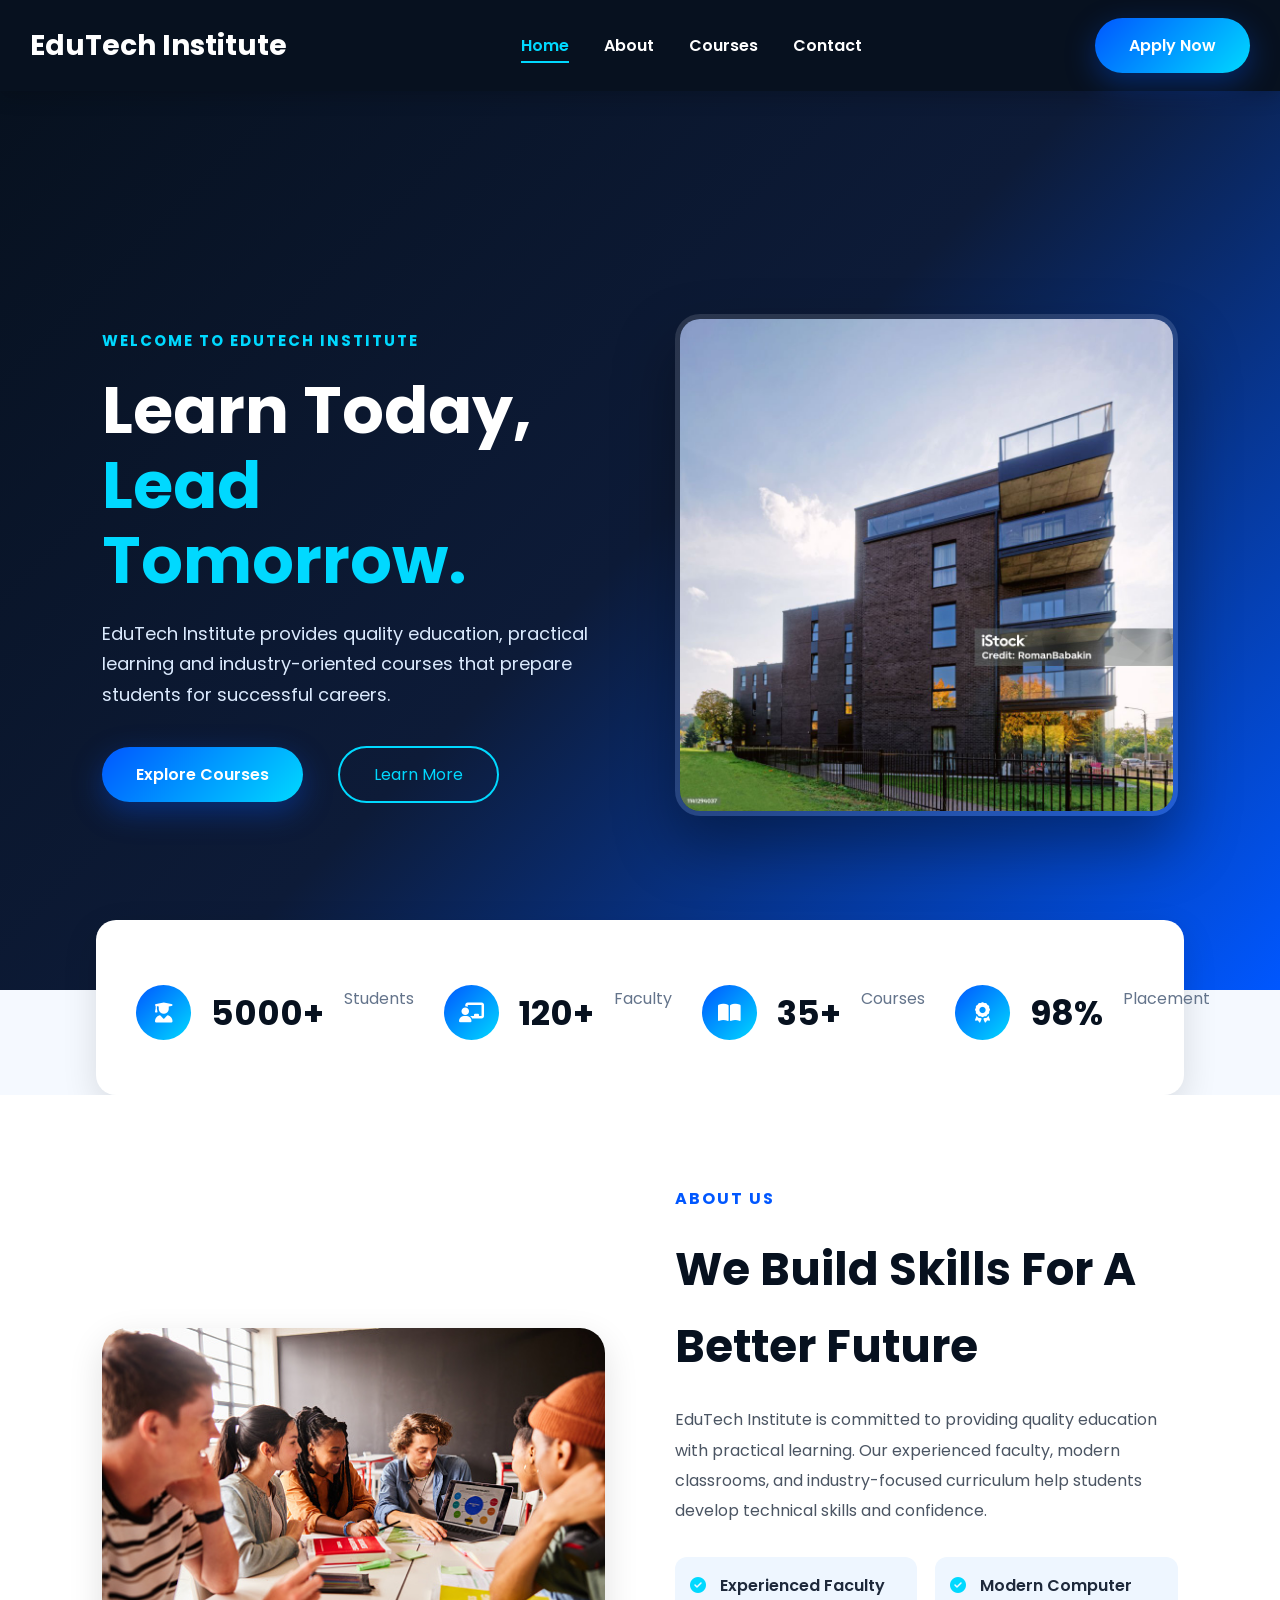
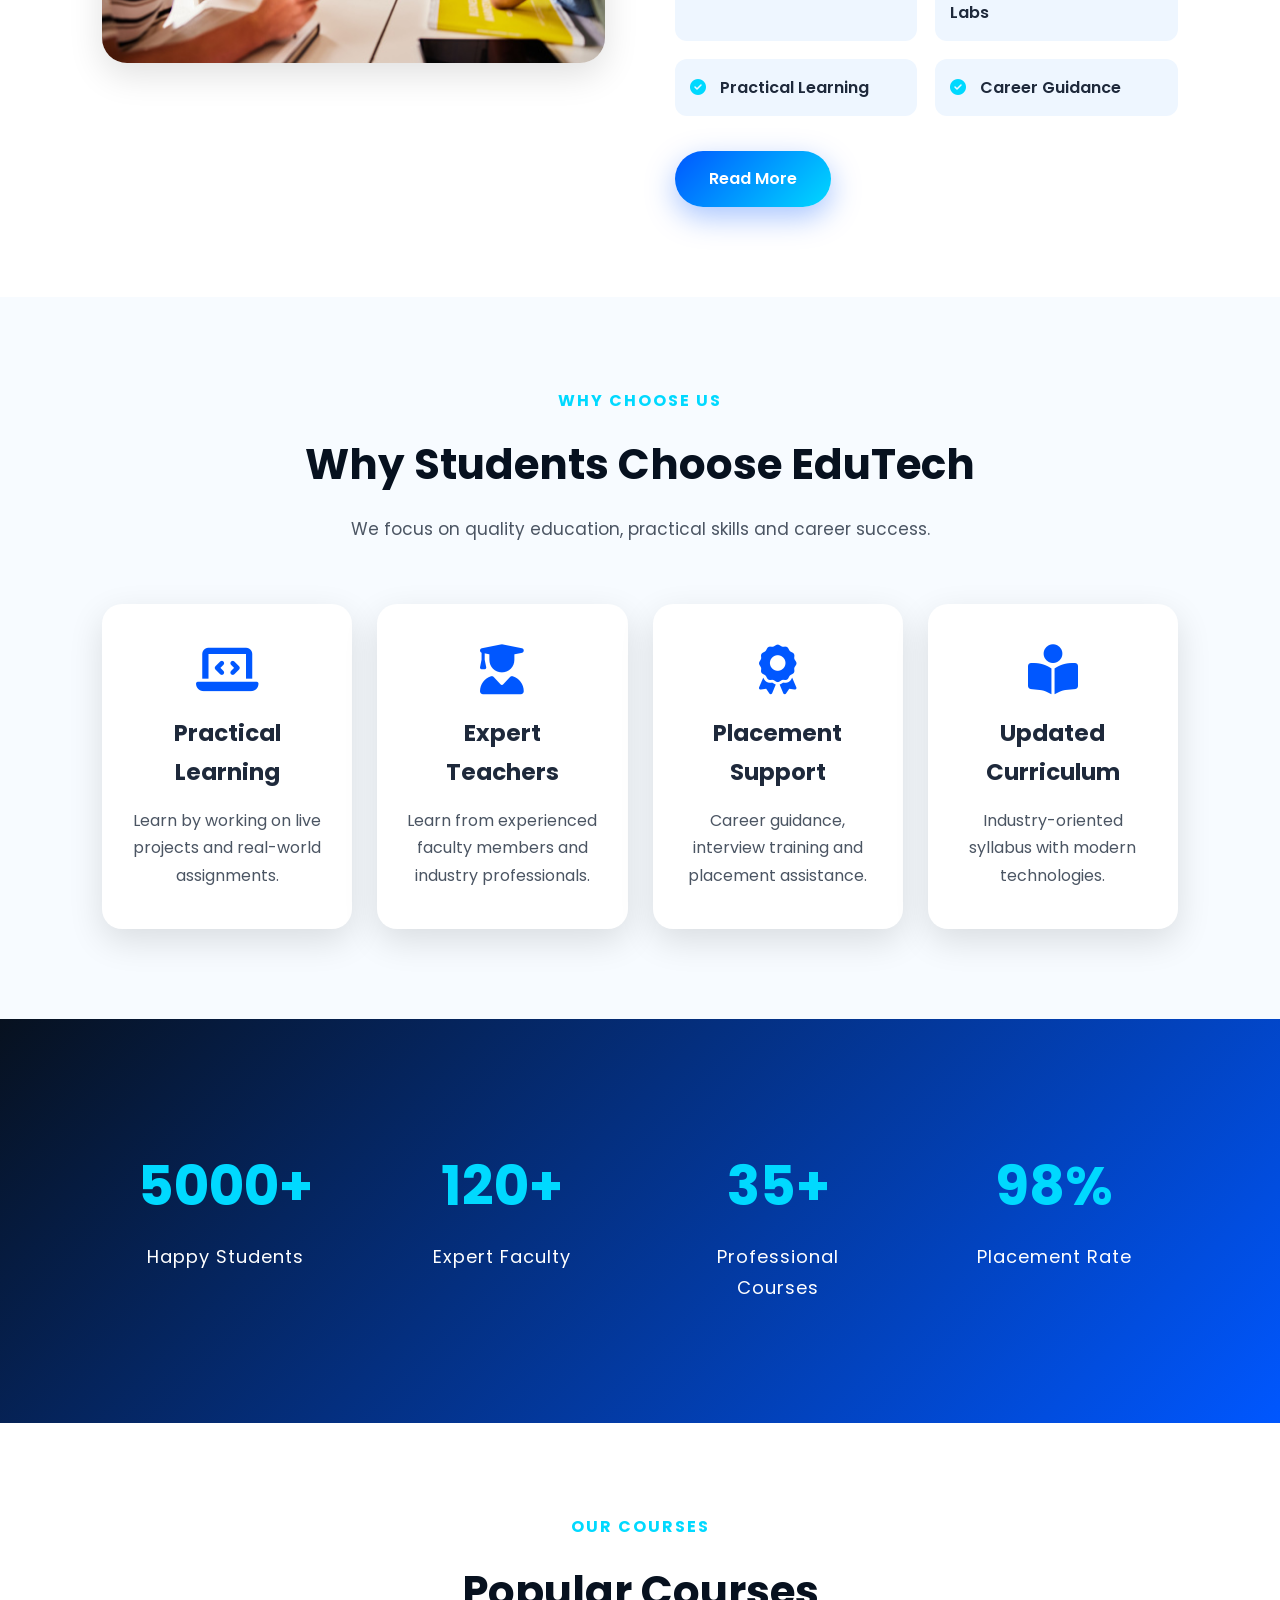
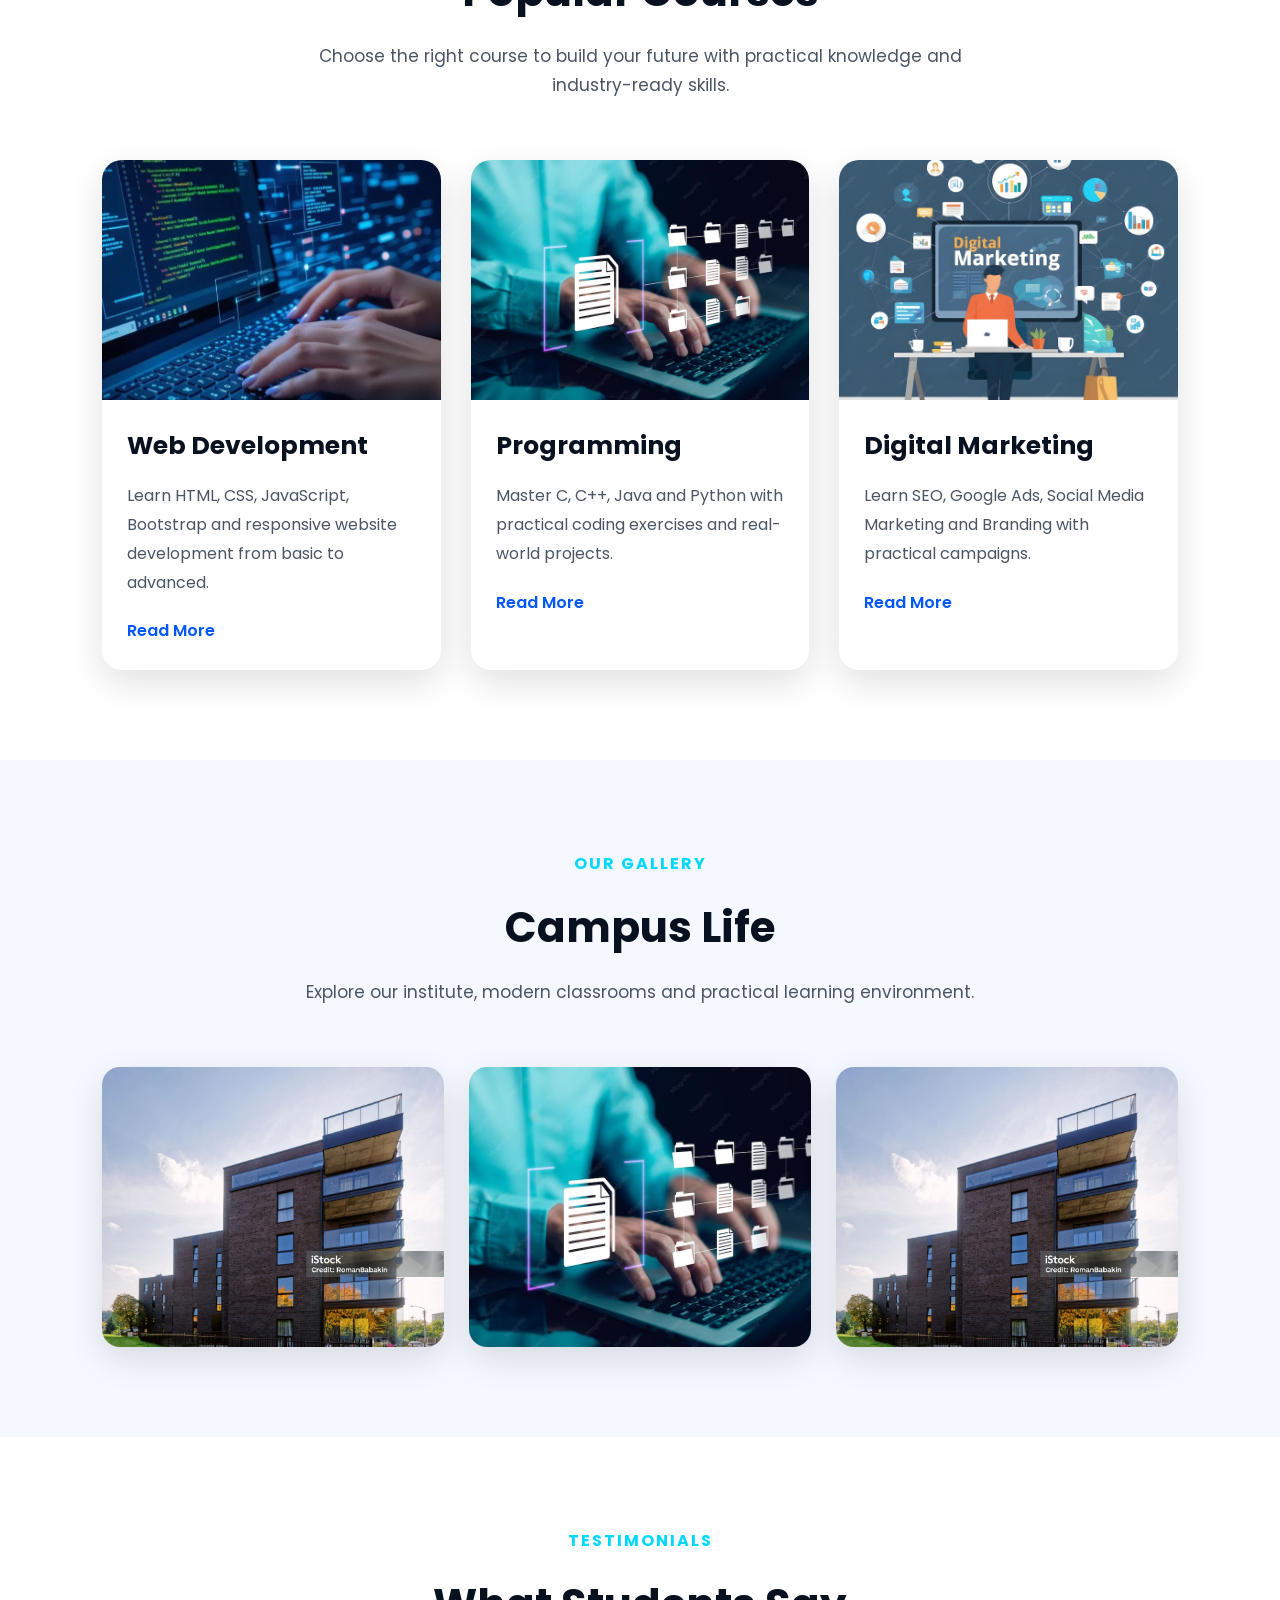
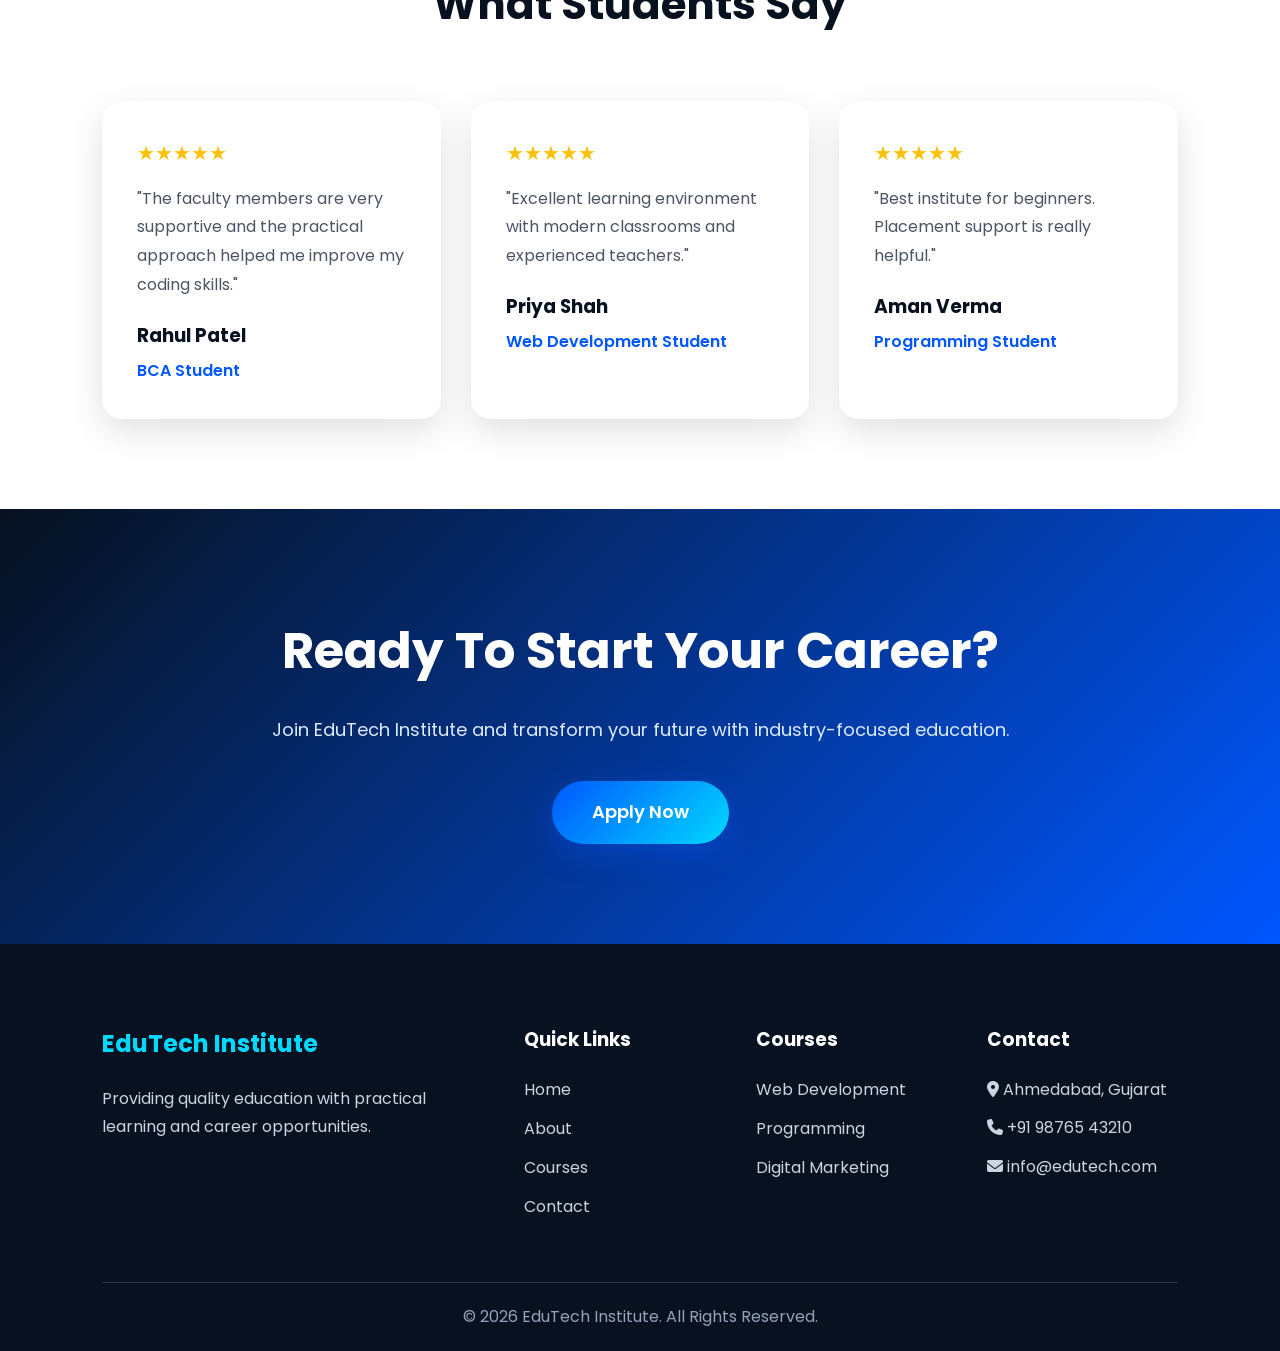
==== commit 2707ca23: "Add files via upload" ====
--- a/index.html
+++ b/index.html
@@ -24,34 +24,23 @@
     <!--==================== HEADER ====================-->
 
     <header>
-
-        <nav class="navbar">
-
-            <div class="logo">
-
-                <i class="fa-solid fa-graduation-cap"></i>
-
-                <h2>EduTech</h2>
-
-            </div>
-
-            <ul class="nav-menu">
-
-                <li><a href="index.html" class="active">Home</a></li>
-
-                <li><a href="about.html">About</a></li>
-
-                <li><a href="courses.html">Courses</a></li>
-
-                <li><a href="contact.html">Contact</a></li>
-
-            </ul>
-
-            <a href="contact.html" class="btn">Admission</a>
-
-        </nav>
-
-    </header>
+    <nav class="navbar">
+
+        <div class="logo">
+            <h2>EduTech Institute</h2>
+        </div>
+
+        <ul class="nav-menu">
+            <li><a href="index.html" class="active">Home</a></li>
+<li><a href="about.html">About</a></li>
+<li><a href="courses.html">Courses</a></li>
+<li><a href="contact.html">Contact</a></li>
+        </ul>
+
+        <a href="contact.html" class="btn">Apply Now</a>
+
+    </nav>
+</header>
 
 
 
--- a/style.css
+++ b/style.css
@@ -1,3 +1,16 @@
+html{
+scroll-behavior:smooth;
+}
+
+body{
+overflow-x:hidden;
+}
+
+img{
+max-width:100%;
+height:auto;
+display:block;
+}
 /*=====================================
     GOOGLE FONT
 ======================================*/
@@ -67,21 +80,44 @@
 /*=====================================
     HEADER
 ======================================*/
-
 header{
-
     position:fixed;
     top:0;
     left:0;
     width:100%;
-    z-index:999;
-
-    background:rgba(7,17,31,.95);
-
-    backdrop-filter:blur(15px);
-
-    box-shadow:0 5px 20px rgba(0,0,0,.2);
-
+    background:#07111f;
+    z-index:9999;
+    box-shadow:0 4px 20px rgba(0,0,0,.2);
+}
+
+.navbar{
+    max-width:1300px;
+    margin:auto;
+    display:flex;
+    justify-content:space-between;
+    align-items:center;
+    padding:18px 40px;
+}
+
+.nav-menu{
+    display:flex;
+    list-style:none;
+    gap:30px;
+}
+
+.nav-menu li a{
+    color:white;
+    text-decoration:none;
+    font-weight:600;
+    transition:.3s;
+}
+
+.nav-menu li a:hover{
+    color:#00d9ff;
+}
+
+body{
+    padding-top:90px;
 }
 
 
@@ -1375,55 +1411,217 @@
 
 
 
-@media(max-width:500px){
+/* ===============================
+   RESPONSIVE DESIGN - DAY 19
+================================ */
+
+@media (max-width:1024px){
+
+.navbar{
+padding:15px 5%;
+}
+
+.hero{
+grid-template-columns:1fr;
+text-align:center;
+gap:50px;
+padding-top:130px;
+}
+
+.hero-content p{
+margin:auto;
+}
+
+.hero-btns{
+justify-content:center;
+}
+
+.hero-image img{
+width:85%;
+margin:auto;
+}
+
+.about{
+grid-template-columns:1fr;
+gap:50px;
+}
+
+.about-content{
+text-align:center;
+}
+
+.about-list{
+grid-template-columns:repeat(2,1fr);
+}
+
+.feature-container{
+grid-template-columns:repeat(2,1fr);
+}
+
+.course-container{
+grid-template-columns:repeat(2,1fr);
+}
+
+.gallery-container{
+grid-template-columns:repeat(2,1fr);
+}
+
+.testimonial-container{
+grid-template-columns:1fr;
+}
+
+.counter{
+grid-template-columns:repeat(2,1fr);
+}
+
+.contact-container{
+grid-template-columns:1fr;
+}
+
+.footer-container{
+grid-template-columns:repeat(2,1fr);
+}
+
+}
+
+
+
+@media (max-width:768px){
+
+.navbar{
+flex-direction:column;
+padding:18px;
+}
+
+.logo{
+margin-bottom:15px;
+}
+
+.nav-menu{
+flex-direction:column;
+width:100%;
+text-align:center;
+gap:18px;
+}
+
+.hero{
+padding-top:170px;
+}
 
 .hero-content h1{
-
+font-size:42px;
+}
+
+.hero-content p{
+font-size:16px;
+}
+
+.hero-btns{
+flex-direction:column;
+}
+
+.hero-btns .btn,
+.hero-btns .btn-outline{
+width:220px;
+text-align:center;
+}
+
+.info-strip{
+grid-template-columns:repeat(2,1fr);
+}
+
+.about-list{
+grid-template-columns:1fr;
+}
+
+.feature-container{
+grid-template-columns:1fr;
+}
+
+.course-container{
+grid-template-columns:1fr;
+}
+
+.gallery-container{
+grid-template-columns:1fr;
+}
+
+.counter{
+grid-template-columns:1fr;
+}
+
+.contact-container{
+grid-template-columns:1fr;
+}
+
+.footer-container{
+grid-template-columns:1fr;
+text-align:center;
+}
+
+.social-icons{
+justify-content:center;
+}
+
+section{
+padding:70px 25px;
+}
+
+}
+
+
+
+@media (max-width:480px){
+
+.logo h2{
+font-size:24px;
+}
+
+.hero-content h1{
 font-size:34px;
-
 }
 
 .hero-content p{
-
 font-size:15px;
-
+}
+
+.hero-image img{
+width:100%;
+}
+
+.info-strip{
+grid-template-columns:1fr;
+padding:20px;
+}
+
+.info-box{
+padding:15px;
+}
+
+.section-title h2{
+font-size:30px;
+}
+
+.about-content h2{
+font-size:32px;
+}
+
+.course-card img{
+height:220px;
+}
+
+.cta h2{
+font-size:30px;
+}
+
+.footer{
+text-align:center;
 }
 
 .btn,
 .btn-outline{
-
-display:block;
-
 width:100%;
-
-margin:10px 0;
-
-text-align:center;
-
-}
-
-.info-strip{
-
-grid-template-columns:1fr;
-
-}
-
-.about-list{
-
-grid-template-columns:1fr;
-
-}
-
-.section-title h2{
-
-font-size:30px;
-
-}
-
-.cta h2{
-
-font-size:32px;
-
+margin-top:10px;
 }
 
 }
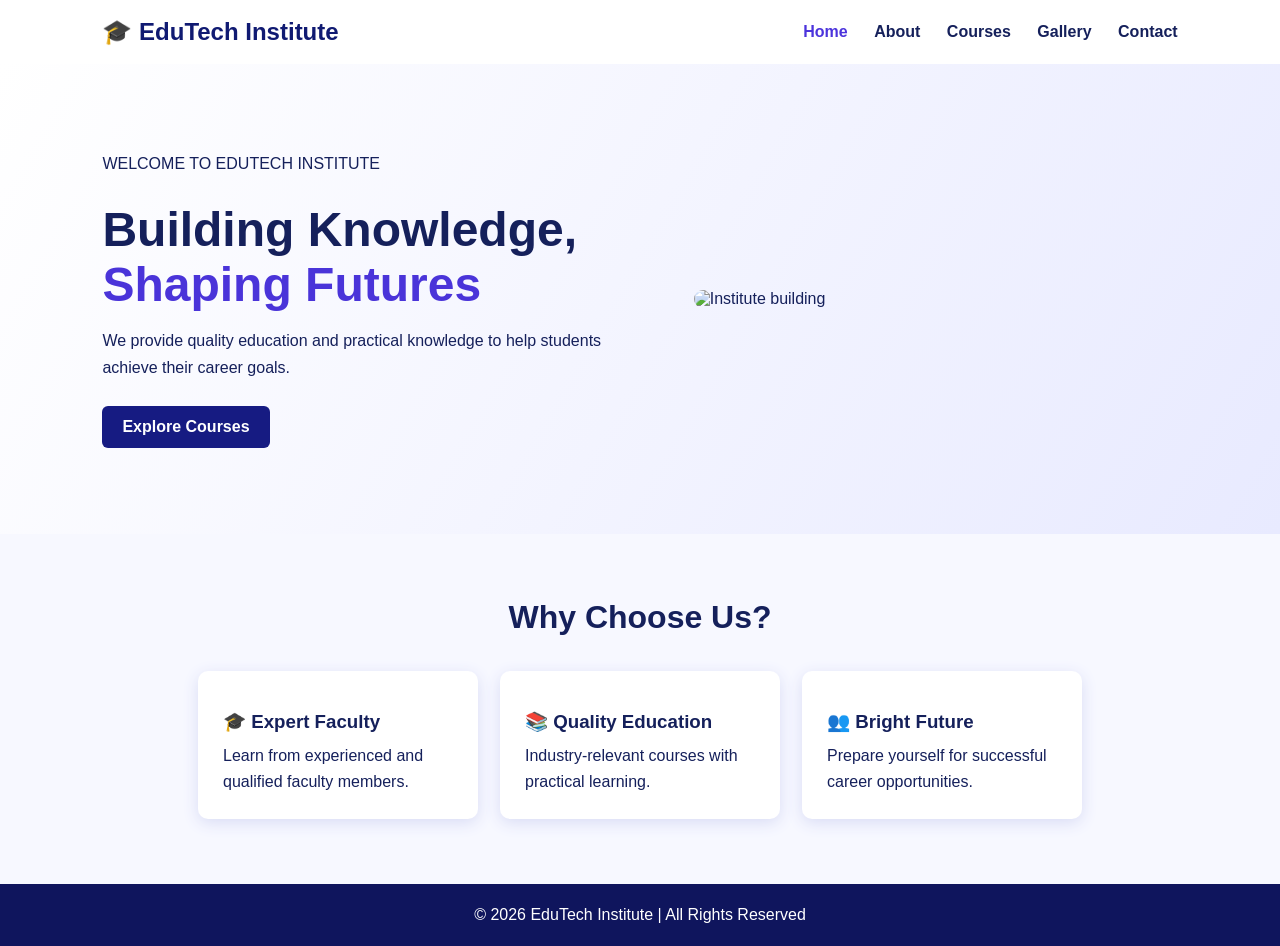
==== commit 41d7d291: "Add files via upload" ====
--- a/index.html
+++ b/index.html
@@ -1,682 +1,59 @@
 <!DOCTYPE html>
 <html lang="en">
-
 <head>
-
-    <meta charset="UTF-8">
-
-    <meta name="viewport" content="width=device-width, initial-scale=1.0">
-
-    <title>EduTech Institute</title>
-
-    <link rel="stylesheet" href="style.css">
-
-    <link href="https://fonts.googleapis.com/css2?family=Poppins:wght@300;400;500;600;700;800&display=swap"
-        rel="stylesheet">
-
-    <link rel="stylesheet"
-        href="https://cdnjs.cloudflare.com/ajax/libs/font-awesome/6.7.2/css/all.min.css">
-
+  <meta charset="UTF-8">
+  <meta name="viewport" content="width=device-width, initial-scale=1.0">
+  <title>EduTech Institute</title>
+  <link rel="stylesheet" href="style.css">
 </head>
-
 <body>
 
-    <!--==================== HEADER ====================-->
-
-    <header>
-    <nav class="navbar">
-
-        <div class="logo">
-            <h2>EduTech Institute</h2>
-        </div>
-
-        <ul class="nav-menu">
-            <li><a href="index.html" class="active">Home</a></li>
-<li><a href="about.html">About</a></li>
-<li><a href="courses.html">Courses</a></li>
-<li><a href="contact.html">Contact</a></li>
-        </ul>
-
-        <a href="contact.html" class="btn">Apply Now</a>
-
-    </nav>
+<header>
+  <div class="logo">🎓 EduTech Institute</div>
+  <nav>
+    <a class="active" href="index.html">Home</a>
+    <a href="about.html">About</a>
+    <a href="courses.html">Courses</a>
+    <a href="gallery.html">Gallery</a>
+    <a href="contact.html">Contact</a>
+  </nav>
 </header>
 
+<section class="hero">
+  <div class="hero-text">
+    <p>WELCOME TO EDUTECH INSTITUTE</p>
+    <h1>Building Knowledge,<br><span>Shaping Futures</span></h1>
+    <p>We provide quality education and practical knowledge to help students achieve their career goals.</p>
+    <a class="btn" href="courses.html">Explore Courses</a>
+  </div>
 
+  <img src="https://images.unsplash.com/photo-1562774053-701939374585?auto=format&fit=crop&w=900&q=80" alt="Institute building">
+</section>
 
-    <!--==================== HERO ====================-->
+<section>
+  <h2 class="section-title">Why Choose Us?</h2>
 
-    <section class="hero">
+  <div class="cards">
+    <div class="card">
+      <h3>🎓 Expert Faculty</h3>
+      <p>Learn from experienced and qualified faculty members.</p>
+    </div>
 
-        <div class="hero-content">
+    <div class="card">
+      <h3>📚 Quality Education</h3>
+      <p>Industry-relevant courses with practical learning.</p>
+    </div>
 
-            <span class="tagline">
+    <div class="card">
+      <h3>👥 Bright Future</h3>
+      <p>Prepare yourself for successful career opportunities.</p>
+    </div>
+  </div>
+</section>
 
-                Welcome To EduTech Institute
-
-            </span>
-
-            <h1>
-
-                Learn Today,
-
-                <span>Lead Tomorrow.</span>
-
-            </h1>
-
-            <p>
-
-                EduTech Institute provides quality education,
-                practical learning and industry-oriented courses
-                that prepare students for successful careers.
-
-            </p>
-
-            <div class="hero-btns">
-
-                <a href="courses.html" class="btn">
-
-                    Explore Courses
-
-                </a>
-
-                <a href="about.html" class="btn-outline">
-
-                    Learn More
-
-                </a>
-
-            </div>
-
-        </div>
-
-
-
-        <div class="hero-image">
-
-            <img src="hero.jpg" alt="Institute">
-
-        </div>
-
-    </section>
-
-
-
-    <!--==================== FLOATING INFO ====================-->
-
-    <section class="info-strip">
-
-        <div class="info-box">
-
-            <i class="fa-solid fa-user-graduate"></i>
-
-            <h3>5000+</h3>
-
-            <p>Students</p>
-
-        </div>
-
-        <div class="info-box">
-
-            <i class="fa-solid fa-chalkboard-user"></i>
-
-            <h3>120+</h3>
-
-            <p>Faculty</p>
-
-        </div>
-
-        <div class="info-box">
-
-            <i class="fa-solid fa-book-open"></i>
-
-            <h3>35+</h3>
-
-            <p>Courses</p>
-
-        </div>
-
-        <div class="info-box">
-
-            <i class="fa-solid fa-award"></i>
-
-            <h3>98%</h3>
-
-            <p>Placement</p>
-
-        </div>
-
-    </section>
-        <!--==================== ABOUT ====================-->
-
-    <section class="about">
-
-        <div class="about-image">
-
-            <img src="image2.jpg" alt="Students">
-
-        </div>
-
-        <div class="about-content">
-
-            <span class="section-tag">
-
-                ABOUT US
-
-            </span>
-
-            <h2>
-
-                We Build Skills For A Better Future
-
-            </h2>
-
-            <p>
-
-                EduTech Institute is committed to providing
-                quality education with practical learning.
-                Our experienced faculty, modern classrooms,
-                and industry-focused curriculum help students
-                develop technical skills and confidence.
-
-            </p>
-
-            <div class="about-list">
-
-                <div>
-
-                    <i class="fa-solid fa-circle-check"></i>
-
-                    Experienced Faculty
-
-                </div>
-
-                <div>
-
-                    <i class="fa-solid fa-circle-check"></i>
-
-                    Modern Computer Labs
-
-                </div>
-
-                <div>
-
-                    <i class="fa-solid fa-circle-check"></i>
-
-                    Practical Learning
-
-                </div>
-
-                <div>
-
-                    <i class="fa-solid fa-circle-check"></i>
-
-                    Career Guidance
-
-                </div>
-
-            </div>
-
-            <a href="about.html" class="btn">
-
-                Read More
-
-            </a>
-
-        </div>
-
-    </section>
-
-
-
-    <!--==================== WHY CHOOSE US ====================-->
-
-    <section class="features">
-
-        <div class="section-title">
-
-            <span>
-
-                WHY CHOOSE US
-
-            </span>
-
-            <h2>
-
-                Why Students Choose EduTech
-
-            </h2>
-
-            <p>
-
-                We focus on quality education,
-                practical skills and career success.
-
-            </p>
-
-        </div>
-
-
-        <div class="feature-container">
-
-
-            <div class="feature-card">
-
-                <i class="fa-solid fa-laptop-code"></i>
-
-                <h3>
-
-                    Practical Learning
-
-                </h3>
-
-                <p>
-
-                    Learn by working on live projects
-                    and real-world assignments.
-
-                </p>
-
-            </div>
-
-
-
-            <div class="feature-card">
-
-                <i class="fa-solid fa-user-graduate"></i>
-
-                <h3>
-
-                    Expert Teachers
-
-                </h3>
-
-                <p>
-
-                    Learn from experienced faculty
-                    members and industry professionals.
-
-                </p>
-
-            </div>
-
-
-
-            <div class="feature-card">
-
-                <i class="fa-solid fa-award"></i>
-
-                <h3>
-
-                    Placement Support
-
-                </h3>
-
-                <p>
-
-                    Career guidance, interview training
-                    and placement assistance.
-
-                </p>
-
-            </div>
-
-
-
-            <div class="feature-card">
-
-                <i class="fa-solid fa-book-open-reader"></i>
-
-                <h3>
-
-                    Updated Curriculum
-
-                </h3>
-
-                <p>
-
-                    Industry-oriented syllabus with
-                    modern technologies.
-
-                </p>
-
-            </div>
-
-
-        </div>
-
-    </section>
-
-
-
-    <!--==================== COUNTER ====================-->
-
-    <section class="counter">
-
-        <div class="counter-box">
-
-            <h2>5000+</h2>
-
-            <p>Happy Students</p>
-
-        </div>
-
-        <div class="counter-box">
-
-            <h2>120+</h2>
-
-            <p>Expert Faculty</p>
-
-        </div>
-
-        <div class="counter-box">
-
-            <h2>35+</h2>
-
-            <p>Professional Courses</p>
-
-        </div>
-
-        <div class="counter-box">
-
-            <h2>98%</h2>
-
-            <p>Placement Rate</p>
-
-        </div>
-
-    </section>
-        <!--==================== POPULAR COURSES ====================-->
-
-    <section class="courses">
-
-        <div class="section-title">
-
-            <span>OUR COURSES</span>
-
-            <h2>Popular Courses</h2>
-
-            <p>
-                Choose the right course to build your future with practical knowledge and industry-ready skills.
-            </p>
-
-        </div>
-
-        <div class="course-container">
-
-            <div class="course-card">
-
-                <img src="image3.webp" alt="Web Development">
-
-                <div class="course-content">
-
-                    <h3>Web Development</h3>
-
-                    <p>
-                        Learn HTML, CSS, JavaScript, Bootstrap and responsive website development from basic to advanced.
-                    </p>
-
-                    <a href="courses.html" class="course-btn">
-                        Read More
-                    </a>
-
-                </div>
-
-            </div>
-
-
-            <div class="course-card">
-
-                <img src="image4.avif" alt="Programming">
-
-                <div class="course-content">
-
-                    <h3>Programming</h3>
-
-                    <p>
-                        Master C, C++, Java and Python with practical coding exercises and real-world projects.
-                    </p>
-
-                    <a href="courses.html" class="course-btn">
-                        Read More
-                    </a>
-
-                </div>
-
-            </div>
-
-
-            <div class="course-card">
-
-                <img src="image5.avif" alt="Digital Marketing">
-
-                <div class="course-content">
-
-                    <h3>Digital Marketing</h3>
-
-                    <p>
-                        Learn SEO, Google Ads, Social Media Marketing and Branding with practical campaigns.
-                    </p>
-
-                    <a href="courses.html" class="course-btn">
-                        Read More
-                    </a>
-
-                </div>
-
-            </div>
-
-        </div>
-
-    </section>
-
-
-
-    <!--==================== GALLERY ====================-->
-
-    <section class="gallery">
-
-        <div class="section-title">
-
-            <span>OUR GALLERY</span>
-
-            <h2>Campus Life</h2>
-
-            <p>
-                Explore our institute, modern classrooms and practical learning environment.
-            </p>
-
-        </div>
-
-        <div class="gallery-container">
-
-            <div class="gallery-item">
-
-                <img src="hero.jpg" alt="Institute">
-
-            </div>
-
-            <div class="gallery-item">
-
-                <img src="image4.avif" alt="Students">
-
-            </div>
-
-            <div class="gallery-item">
-
-                <img src="hero.jpg" alt="Coding">
-
-            </div>
-
-        </div>
-
-    </section>
-
-
-
-    <!--==================== TESTIMONIALS ====================-->
-
-    <section class="testimonial">
-
-        <div class="section-title">
-
-            <span>TESTIMONIALS</span>
-
-            <h2>What Students Say</h2>
-
-        </div>
-
-        <div class="testimonial-container">
-
-            <div class="testimonial-card">
-
-                <p>
-
-                    "The faculty members are very supportive and the practical approach helped me improve my coding skills."
-
-                </p>
-
-                <h3>Rahul Patel</h3>
-
-                <span>BCA Student</span>
-
-            </div>
-
-
-            <div class="testimonial-card">
-
-                <p>
-
-                    "Excellent learning environment with modern classrooms and experienced teachers."
-
-                </p>
-
-                <h3>Priya Shah</h3>
-
-                <span>Web Development Student</span>
-
-            </div>
-
-
-            <div class="testimonial-card">
-
-                <p>
-
-                    "Best institute for beginners. Placement support is really helpful."
-
-                </p>
-
-                <h3>Aman Verma</h3>
-
-                <span>Programming Student</span>
-
-            </div>
-
-        </div>
-
-    </section>
-
-
-
-    <!--==================== CALL TO ACTION ====================-->
-
-    <section class="cta">
-
-        <div class="cta-content">
-
-            <h2>Ready To Start Your Career?</h2>
-
-            <p>
-
-                Join EduTech Institute and transform your future with industry-focused education.
-
-            </p>
-
-            <a href="contact.html" class="btn">
-
-                Apply Now
-
-            </a>
-
-        </div>
-
-    </section>
-
-
-
-    <!--==================== FOOTER ====================-->
-
-    <footer>
-
-        <div class="footer-container">
-
-            <div class="footer-col">
-
-                <h2>EduTech Institute</h2>
-
-                <p>
-
-                    Providing quality education with practical learning and career opportunities.
-
-                </p>
-
-            </div>
-
-
-            <div class="footer-col">
-
-                <h3>Quick Links</h3>
-
-                <a href="index.html">Home</a>
-
-                <a href="about.html">About</a>
-
-                <a href="courses.html">Courses</a>
-
-                <a href="contact.html">Contact</a>
-
-            </div>
-
-
-            <div class="footer-col">
-
-                <h3>Courses</h3>
-
-                <a href="#">Web Development</a>
-
-                <a href="#">Programming</a>
-
-                <a href="#">Digital Marketing</a>
-
-            </div>
-
-
-            <div class="footer-col">
-
-                <h3>Contact</h3>
-
-                <p><i class="fa-solid fa-location-dot"></i> Ahmedabad, Gujarat</p>
-
-                <p><i class="fa-solid fa-phone"></i> +91 98765 43210</p>
-
-                <p><i class="fa-solid fa-envelope"></i> info@edutech.com</p>
-
-            </div>
-
-        </div>
-
-        <div class="footer-bottom">
-
-            <p>
-
-                © 2026 EduTech Institute. All Rights Reserved.
-
-            </p>
-
-        </div>
-
-    </footer>
+<footer>
+  <p>© 2026 EduTech Institute | All Rights Reserved</p>
+</footer>
 
 </body>
-
 </html>
--- a/style.css
+++ b/style.css
@@ -1,1627 +1,192 @@
-html{
-scroll-behavior:smooth;
+* {
+  margin: 0;
+  padding: 0;
+  box-sizing: border-box;
+  font-family: Arial, sans-serif;
 }
 
-body{
-overflow-x:hidden;
+body {
+  color: #15205b;
+  background: #f7f8ff;
 }
 
-img{
-max-width:100%;
-height:auto;
-display:block;
-}
-/*=====================================
-    GOOGLE FONT
-======================================*/
-
-@import url('https://fonts.googleapis.com/css2?family=Poppins:wght@300;400;500;600;700;800&display=swap');
-
-
-/*=====================================
-    RESET
-======================================*/
-
-*{
-    margin:0;
-    padding:0;
-    box-sizing:border-box;
-    font-family:'Poppins',sans-serif;
+header {
+  background: white;
+  padding: 18px 8%;
+  display: flex;
+  justify-content: space-between;
+  align-items: center;
+  box-shadow: 0 2px 10px #d9dcf5;
 }
 
-html{
-    scroll-behavior:smooth;
+.logo {
+  font-size: 24px;
+  font-weight: bold;
+  color: #101a72;
 }
 
-body{
-    background:#f5f9ff;
-    color:#1e293b;
-    overflow-x:hidden;
-    line-height:1.7;
+nav a {
+  color: #15205b;
+  text-decoration: none;
+  margin-left: 22px;
+  font-weight: bold;
 }
 
-img{
-    width:100%;
-    display:block;
+nav a:hover,
+nav .active {
+  color: #4c34dc;
 }
 
-a{
-    text-decoration:none;
+.btn {
+  display: inline-block;
+  padding: 12px 20px;
+  background: #161b82;
+  color: white;
+  text-decoration: none;
+  border-radius: 6px;
+  border: none;
+  cursor: pointer;
+  font-weight: bold;
 }
 
-ul{
-    list-style:none;
+.hero {
+  min-height: 470px;
+  padding: 70px 8%;
+  display: flex;
+  align-items: center;
+  gap: 50px;
+  background: linear-gradient(120deg, #ffffff, #e8eaff);
 }
 
-section{
-    padding:90px 8%;
+.hero-text {
+  flex: 1;
 }
 
-
-
-/*=====================================
-    COLORS
-======================================*/
-
-:root{
-
-    --primary:#0057ff;
-    --secondary:#00d9ff;
-    --dark:#07111f;
-    --light:#ffffff;
-    --text:#4b5563;
-    --bg:#f5f9ff;
-    --shadow:0 12px 35px rgba(0,0,0,.12);
-
+.hero h1 {
+  font-size: 48px;
+  margin: 15px 0;
 }
 
-
-
-/*=====================================
-    HEADER
-======================================*/
-header{
-    position:fixed;
-    top:0;
-    left:0;
-    width:100%;
-    background:#07111f;
-    z-index:9999;
-    box-shadow:0 4px 20px rgba(0,0,0,.2);
+.hero h1 span {
+  color: #4a34d9;
 }
 
-.navbar{
-    max-width:1300px;
-    margin:auto;
-    display:flex;
-    justify-content:space-between;
-    align-items:center;
-    padding:18px 40px;
+.hero p {
+  line-height: 1.7;
+  margin-bottom: 25px;
 }
 
-.nav-menu{
-    display:flex;
-    list-style:none;
-    gap:30px;
+.hero img {
+  width: 45%;
+  border-radius: 12px;
 }
 
-.nav-menu li a{
-    color:white;
-    text-decoration:none;
-    font-weight:600;
-    transition:.3s;
+section {
+  padding: 65px 8%;
 }
 
-.nav-menu li a:hover{
-    color:#00d9ff;
+.section-title {
+  text-align: center;
+  font-size: 32px;
+  margin-bottom: 35px;
 }
 
-body{
-    padding-top:90px;
+.cards {
+  display: flex;
+  gap: 22px;
+  justify-content: center;
+  flex-wrap: wrap;
 }
 
-
-
-/*=====================================
-    NAVBAR
-======================================*/
-
-.navbar{
-
-    max-width:1300px;
-
-    margin:auto;
-
-    display:flex;
-
-    justify-content:space-between;
-
-    align-items:center;
-
-    padding:18px 30px;
-
+.card {
+  background: white;
+  width: 280px;
+  padding: 25px;
+  border-radius: 10px;
+  box-shadow: 0 4px 16px #d9dcf5;
 }
 
-
-
-.logo{
-
-    display:flex;
-
-    align-items:center;
-
-    gap:10px;
-
+.card h3 {
+  margin: 15px 0 10px;
 }
 
-
-
-.logo i{
-
-    color:#00d9ff;
-
-    font-size:30px;
-
+.card p {
+  line-height: 1.6;
 }
 
-
-
-.logo h2{
-
-    color:#fff;
-
-    font-size:28px;
-
-    font-weight:700;
-
+.page-banner {
+  text-align: center;
+  padding: 70px 8%;
+  background: #171d86;
+  color: white;
 }
 
-
-
-.nav-menu{
-
-    display:flex;
-
-    gap:35px;
-
+.page-banner h1 {
+  font-size: 42px;
 }
 
-
-
-.nav-menu a{
-
-    color:#fff;
-
-    font-size:16px;
-
-    font-weight:500;
-
-    transition:.4s;
-
-    position:relative;
-
+.content {
+  max-width: 1000px;
+  margin: auto;
+  line-height: 1.8;
 }
 
-
-
-.nav-menu a::after{
-
-    content:"";
-
-    position:absolute;
-
-    left:0;
-
-    bottom:-6px;
-
-    width:0;
-
-    height:2px;
-
-    background:#00d9ff;
-
-    transition:.4s;
-
+.gallery img {
+  width: 300px;
+  height: 210px;
+  object-fit: cover;
+  border-radius: 10px;
 }
 
-
-
-.nav-menu a:hover::after,
-
-.nav-menu .active::after{
-
-    width:100%;
-
+form {
+  max-width: 650px;
+  margin: auto;
+  background: white;
+  padding: 30px;
+  border-radius: 10px;
+  box-shadow: 0 4px 16px #d9dcf5;
 }
 
-
-
-.nav-menu a:hover,
-
-.nav-menu .active{
-
-    color:#00d9ff;
-
+input, textarea {
+  width: 100%;
+  margin: 10px 0 20px;
+  padding: 12px;
+  border: 1px solid #c7cae8;
+  border-radius: 5px;
 }
 
-
-
-/*=====================================
-    BUTTONS
-======================================*/
-
-.btn{
-
-    display:inline-block;
-
-    background:linear-gradient(135deg,#0057ff,#00d9ff);
-
-    color:#fff;
-
-    padding:14px 34px;
-
-    border-radius:50px;
-
-    font-weight:600;
-
-    transition:.4s;
-
-    box-shadow:0 10px 30px rgba(0,87,255,.35);
-
+textarea {
+  height: 120px;
+  resize: vertical;
 }
 
-
-
-.btn:hover{
-
-    transform:translateY(-5px);
-
-    box-shadow:0 20px 40px rgba(0,87,255,.45);
-
+footer {
+  background: #0f155d;
+  color: white;
+  text-align: center;
+  padding: 22px;
 }
 
+@media (max-width: 768px) {
+  header {
+    flex-direction: column;
+    gap: 15px;
+  }
 
+  nav a {
+    margin: 0 8px;
+  }
 
-.btn-outline{
+  .hero {
+    flex-direction: column;
+    text-align: center;
+  }
 
-    display:inline-block;
+  .hero img {
+    width: 100%;
+  }
 
-    margin-left:15px;
-
-    border:2px solid #00d9ff;
-
-    color:#00d9ff;
-
-    padding:13px 34px;
-
-    border-radius:50px;
-
-    transition:.4s;
-
-}
-
-
-
-.btn-outline:hover{
-
-    background:#00d9ff;
-
-    color:#07111f;
-
-}
-
-
-
-/*=====================================
-    HERO
-======================================*/
-
-.hero{
-
-    min-height:100vh;
-
-    display:grid;
-
-    grid-template-columns:repeat(2,1fr);
-
-    align-items:center;
-
-    gap:70px;
-
-    padding-top:140px;
-
-    background:
-
-    linear-gradient(135deg,#07111f 0%,#0d1b38 50%,#0057ff 100%);
-
-}
-
-
-
-.hero-content .tagline{
-
-    color:#00d9ff;
-
-    font-size:15px;
-
-    font-weight:700;
-
-    letter-spacing:2px;
-
-    text-transform:uppercase;
-
-}
-
-
-
-.hero-content h1{
-
-    color:#fff;
-
-    font-size:65px;
-
-    line-height:1.15;
-
-    margin:20px 0;
-
-}
-
-
-
-.hero-content h1 span{
-
-    color:#00d9ff;
-
-}
-
-
-
-.hero-content p{
-
-    color:#dbeafe;
-
-    font-size:18px;
-
-    max-width:550px;
-
-    margin-bottom:35px;
-
-}
-
-
-
-.hero-btns{
-
-    display:flex;
-
-    align-items:center;
-
-    gap:20px;
-
-}
-
-
-
-.hero-image{
-
-    position:relative;
-
-}
-
-
-
-.hero-image img{
-
-    border-radius:25px;
-
-    box-shadow:0 30px 60px rgba(0,0,0,.35);
-
-    border:5px solid rgba(255,255,255,.12);
-
-}
-
-
-
-/*=====================================
-    INFO STRIP
-======================================*/
-
-.info-strip{
-
-    width:85%;
-
-    margin:auto;
-
-    margin-top:-70px;
-
-    background:#fff;
-
-    border-radius:20px;
-
-    padding:40px;
-
-    display:grid;
-
-    grid-template-columns:repeat(4,1fr);
-
-    gap:30px;
-
-    box-shadow:var(--shadow);
-
-}
-
-
-
-.info-box{
-
-    text-align:center;
-
-}
-
-
-
-.info-box i{
-
-    font-size:40px;
-
-    color:#0057ff;
-
-    margin-bottom:15px;
-
-}
-
-
-
-.info-box h3{
-
-    font-size:34px;
-
-    color:#07111f;
-
-}
-
-
-
-.info-box p{
-
-    color:#64748b;
-
-}
-/*=====================================
-    SECTION TITLE
-======================================*/
-
-.section-title{
-    text-align:center;
-    max-width:700px;
-    margin:0 auto 60px;
-}
-
-.section-title span{
-    color:var(--secondary);
-    font-weight:700;
-    letter-spacing:2px;
-    text-transform:uppercase;
-}
-
-.section-title h2{
-    font-size:42px;
-    color:var(--dark);
-    margin:15px 0;
-}
-
-.section-title p{
-    color:var(--text);
-    font-size:17px;
-}
-
-
-
-/*=====================================
-    ABOUT
-======================================*/
-
-.about{
-
-    display:grid;
-    grid-template-columns:1fr 1fr;
-    gap:70px;
-    align-items:center;
-    background:#ffffff;
-
-}
-
-.about-image{
-
-    position:relative;
-
-}
-
-.about-image img{
-
-    border-radius:25px;
-    box-shadow:var(--shadow);
-
-}
-
-.about-content .section-tag{
-
-    color:var(--primary);
-    font-weight:700;
-    letter-spacing:2px;
-    text-transform:uppercase;
-
-}
-
-.about-content h2{
-
-    font-size:45px;
-    margin:20px 0;
-    color:var(--dark);
-
-}
-
-.about-content p{
-
-    color:var(--text);
-    margin-bottom:30px;
-    line-height:1.9;
-
-}
-
-.about-list{
-
-    display:grid;
-    grid-template-columns:repeat(2,1fr);
-    gap:18px;
-    margin-bottom:35px;
-
-}
-
-.about-list div{
-
-    background:#eef6ff;
-    padding:15px;
-    border-radius:12px;
-    font-weight:600;
-    transition:.4s;
-
-}
-
-.about-list div:hover{
-
-    background:var(--primary);
-    color:#fff;
-    transform:translateY(-5px);
-
-}
-
-.about-list i{
-
-    color:var(--secondary);
-    margin-right:10px;
-
-}
-
-
-
-/*=====================================
-    FEATURES
-======================================*/
-
-.features{
-
-    background:#f7fbff;
-
-}
-
-.feature-container{
-
-    display:grid;
-    grid-template-columns:repeat(4,1fr);
-    gap:25px;
-
-}
-
-.feature-card{
-
-    background:#fff;
-    padding:40px 30px;
-    text-align:center;
-    border-radius:20px;
-    box-shadow:var(--shadow);
-    transition:.4s;
-
-}
-
-.feature-card:hover{
-
-    transform:translateY(-12px);
-    background:linear-gradient(135deg,#0057ff,#00d9ff);
-    color:#fff;
-
-}
-
-.feature-card i{
-
-    font-size:50px;
-    color:var(--primary);
-    margin-bottom:20px;
-    transition:.4s;
-
-}
-
-.feature-card:hover i{
-
-    color:#fff;
-
-}
-
-.feature-card h3{
-
-    margin-bottom:15px;
-    font-size:23px;
-
-}
-
-.feature-card p{
-
-    color:var(--text);
-    transition:.4s;
-
-}
-
-.feature-card:hover p{
-
-    color:#fff;
-
-}
-
-
-
-/*=====================================
-    COUNTER
-======================================*/
-
-.counter{
-
-    background:linear-gradient(135deg,#07111f,#0057ff);
-    color:#fff;
-
-    display:grid;
-    grid-template-columns:repeat(4,1fr);
-
-    gap:30px;
-
-    text-align:center;
-
-}
-
-.counter-box{
-
-    padding:30px;
-
-}
-
-.counter-box h2{
-
-    font-size:55px;
-    color:#00d9ff;
-    margin-bottom:10px;
-
-}
-
-.counter-box p{
-
-    font-size:18px;
-    letter-spacing:1px;
-
-}
-
-
-
-/*=====================================
-    ANIMATION
-======================================*/
-
-.feature-card,
-.about-image img,
-.about-list div{
-
-    transition:all .4s ease;
-
-}
-
-.about-image img:hover{
-
-    transform:scale(1.03);
-
-}
-/*=====================================
-        COURSES SECTION
-======================================*/
-
-.courses{
-    background:#ffffff;
-}
-
-.course-container{
-    display:grid;
-    grid-template-columns:repeat(3,1fr);
-    gap:30px;
-    margin-top:50px;
-}
-
-.course-card{
-    background:#fff;
-    border-radius:20px;
-    overflow:hidden;
-    box-shadow:var(--shadow);
-    transition:.4s;
-}
-
-.course-card:hover{
-    transform:translateY(-12px);
-}
-
-.course-card img{
-    width:100%;
-    height:240px;
-    object-fit:cover;
-}
-
-.course-content{
-    padding:25px;
-}
-
-.course-content h3{
-    font-size:25px;
-    color:var(--dark);
-    margin-bottom:15px;
-}
-
-.course-content p{
-    color:var(--text);
-    margin-bottom:20px;
-    line-height:1.8;
-}
-
-.course-btn{
-    display:inline-block;
-    color:var(--primary);
-    font-weight:600;
-    transition:.3s;
-}
-
-.course-btn:hover{
-    color:var(--secondary);
-}
-
-
-
-/*=====================================
-        GALLERY
-======================================*/
-
-.gallery{
-    background:#f5f9ff;
-}
-
-.gallery-container{
-    display:grid;
-    grid-template-columns:repeat(3,1fr);
-    gap:25px;
-}
-
-.gallery-item{
-    overflow:hidden;
-    border-radius:18px;
-    box-shadow:var(--shadow);
-}
-
-.gallery-item img{
-    width:100%;
-    height:280px;
-    object-fit:cover;
-    transition:.5s;
-}
-
-.gallery-item:hover img{
-    transform:scale(1.1);
-}
-
-
-
-/*=====================================
-        TESTIMONIAL
-======================================*/
-
-.testimonial{
-    background:#ffffff;
-}
-
-.testimonial-container{
-    display:grid;
-    grid-template-columns:repeat(3,1fr);
-    gap:30px;
-}
-
-.testimonial-card{
-    background:#fff;
-    border-radius:20px;
-    padding:35px;
-    box-shadow:var(--shadow);
-    transition:.4s;
-    position:relative;
-}
-
-.testimonial-card:hover{
-    transform:translateY(-10px);
-}
-
-.testimonial-card::before{
-
-    content:"★★★★★";
-
-    color:#ffc107;
-
-    display:block;
-
-    margin-bottom:15px;
-
-    font-size:20px;
-
-}
-
-.testimonial-card p{
-
-    color:var(--text);
-
-    line-height:1.8;
-
-    margin-bottom:20px;
-
-}
-
-.testimonial-card h3{
-
-    color:var(--dark);
-
-    margin-bottom:5px;
-
-}
-
-.testimonial-card span{
-
-    color:var(--primary);
-
-    font-weight:600;
-
-}
-
-
-
-/*=====================================
-        CTA
-======================================*/
-
-.cta{
-
-    padding:100px 8%;
-
-    text-align:center;
-
-    background:
-    linear-gradient(135deg,#07111f,#0057ff);
-
-    color:#fff;
-
-}
-
-.cta-content{
-
-    max-width:750px;
-
-    margin:auto;
-
-}
-
-.cta h2{
-
-    font-size:50px;
-
-    margin-bottom:20px;
-
-}
-
-.cta p{
-
-    color:#dbeafe;
-
-    margin-bottom:35px;
-
-    line-height:1.8;
-
-    font-size:18px;
-
-}
-
-.cta .btn{
-
-    font-size:18px;
-
-    padding:16px 40px;
-
-}
-/*=====================================
-        FOOTER
-======================================*/
-
-footer{
-
-    background:#07111f;
-
-    color:#fff;
-
-    padding:80px 8% 20px;
-
-}
-
-.footer-container{
-
-    display:grid;
-
-    grid-template-columns:2fr 1fr 1fr 1fr;
-
-    gap:40px;
-
-}
-
-.footer-col h2{
-
-    color:#00d9ff;
-
-    margin-bottom:20px;
-
-}
-
-.footer-col h3{
-
-    color:#fff;
-
-    margin-bottom:20px;
-
-}
-
-.footer-col p{
-
-    color:#cbd5e1;
-
-    line-height:1.8;
-
-    margin-bottom:10px;
-
-}
-
-.footer-col a{
-
-    display:block;
-
-    color:#cbd5e1;
-
-    margin-bottom:12px;
-
-    transition:.3s;
-
-}
-
-.footer-col a:hover{
-
-    color:#00d9ff;
-
-    padding-left:8px;
-
-}
-
-.social-icons{
-
-    display:flex;
-
-    gap:15px;
-
-    margin-top:20px;
-
-}
-
-.social-icons a{
-
-    width:45px;
-
-    height:45px;
-
-    border-radius:50%;
-
-    background:#0f172a;
-
-    color:#fff;
-
-    display:flex;
-
-    justify-content:center;
-
-    align-items:center;
-
-    transition:.4s;
-
-}
-
-.social-icons a:hover{
-
-    background:#00d9ff;
-
-    color:#07111f;
-
-    transform:translateY(-5px);
-
-}
-
-.footer-bottom{
-
-    text-align:center;
-
-    border-top:1px solid rgba(255,255,255,.15);
-
-    margin-top:50px;
-
-    padding-top:20px;
-
-    color:#94a3b8;
-
-}
-
-
-
-/*=====================================
-        CONTACT PAGE
-======================================*/
-
-.contact-section{
-
-    padding:100px 8%;
-
-    background:#f5f9ff;
-
-}
-
-.contact-container{
-
-    display:grid;
-
-    grid-template-columns:1fr 1fr;
-
-    gap:50px;
-
-}
-
-.contact-details{
-
-    background:#fff;
-
-    padding:40px;
-
-    border-radius:20px;
-
-    box-shadow:var(--shadow);
-
-}
-
-.contact-details h2{
-
-    color:var(--dark);
-
-    margin-bottom:20px;
-
-}
-
-.info-box{
-
-    display:flex;
-
-    align-items:flex-start;
-
-    gap:20px;
-
-    margin-top:25px;
-
-}
-
-.info-box i{
-
-    width:55px;
-
-    height:55px;
-
-    border-radius:50%;
-
-    background:linear-gradient(135deg,#0057ff,#00d9ff);
-
-    color:#fff;
-
-    display:flex;
-
-    justify-content:center;
-
-    align-items:center;
-
-    font-size:20px;
-
-}
-
-.contact-form{
-
-    background:#fff;
-
-    padding:40px;
-
-    border-radius:20px;
-
-    box-shadow:var(--shadow);
-
-}
-
-.contact-form h2{
-
-    margin-bottom:25px;
-
-    color:var(--dark);
-
-}
-
-.contact-form input,
-.contact-form select,
-.contact-form textarea{
-
-    width:100%;
-
-    padding:16px;
-
-    border:1px solid #dbe4f3;
-
-    border-radius:10px;
-
-    margin-bottom:20px;
-
-    outline:none;
-
-    font-size:16px;
-
-}
-
-.contact-form input:focus,
-.contact-form select:focus,
-.contact-form textarea:focus{
-
-    border-color:#0057ff;
-
-}
-
-.contact-form textarea{
-
-    resize:none;
-
-}
-
-.contact-form button{
-
-    border:none;
-
-    cursor:pointer;
-
-}
-
-
-
-/*=====================================
-        SCROLLBAR
-======================================*/
-
-::-webkit-scrollbar{
-
-    width:10px;
-
-}
-
-::-webkit-scrollbar-track{
-
-    background:#dbeafe;
-
-}
-
-::-webkit-scrollbar-thumb{
-
-    background:#0057ff;
-
-    border-radius:10px;
-
-}
-
-::-webkit-scrollbar-thumb:hover{
-
-    background:#00d9ff;
-
-}
-
-
-
-/*=====================================
-        RESPONSIVE
-======================================*/
-
-@media(max-width:1100px){
-
-.hero{
-
-grid-template-columns:1fr;
-
-text-align:center;
-
-}
-
-.hero-content p{
-
-margin:auto;
-
-}
-
-.hero-btns{
-
-justify-content:center;
-
-}
-
-.about{
-
-grid-template-columns:1fr;
-
-}
-
-.feature-container{
-
-grid-template-columns:repeat(2,1fr);
-
-}
-
-.course-container{
-
-grid-template-columns:repeat(2,1fr);
-
-}
-
-.gallery-container{
-
-grid-template-columns:repeat(2,1fr);
-
-}
-
-.testimonial-container{
-
-grid-template-columns:1fr;
-
-}
-
-.counter{
-
-grid-template-columns:repeat(2,1fr);
-
-}
-
-.contact-container{
-
-grid-template-columns:1fr;
-
-}
-
-.footer-container{
-
-grid-template-columns:repeat(2,1fr);
-
-}
-
-}
-
-
-
-@media(max-width:768px){
-
-.navbar{
-
-flex-direction:column;
-
-gap:20px;
-
-}
-
-.nav-menu{
-
-flex-direction:column;
-
-text-align:center;
-
-gap:18px;
-
-}
-
-.hero-content h1{
-
-font-size:42px;
-
-}
-
-.info-strip{
-
-grid-template-columns:repeat(2,1fr);
-
-}
-
-.feature-container{
-
-grid-template-columns:1fr;
-
-}
-
-.course-container{
-
-grid-template-columns:1fr;
-
-}
-
-.gallery-container{
-
-grid-template-columns:1fr;
-
-}
-
-.counter{
-
-grid-template-columns:1fr;
-
-}
-
-.footer-container{
-
-grid-template-columns:1fr;
-
-text-align:center;
-
-}
-
-.social-icons{
-
-justify-content:center;
-
-}
-
-section{
-
-padding:70px 6%;
-
-}
-
-}
-
-
-
-/* ===============================
-   RESPONSIVE DESIGN - DAY 19
-================================ */
-
-@media (max-width:1024px){
-
-.navbar{
-padding:15px 5%;
-}
-
-.hero{
-grid-template-columns:1fr;
-text-align:center;
-gap:50px;
-padding-top:130px;
-}
-
-.hero-content p{
-margin:auto;
-}
-
-.hero-btns{
-justify-content:center;
-}
-
-.hero-image img{
-width:85%;
-margin:auto;
-}
-
-.about{
-grid-template-columns:1fr;
-gap:50px;
-}
-
-.about-content{
-text-align:center;
-}
-
-.about-list{
-grid-template-columns:repeat(2,1fr);
-}
-
-.feature-container{
-grid-template-columns:repeat(2,1fr);
-}
-
-.course-container{
-grid-template-columns:repeat(2,1fr);
-}
-
-.gallery-container{
-grid-template-columns:repeat(2,1fr);
-}
-
-.testimonial-container{
-grid-template-columns:1fr;
-}
-
-.counter{
-grid-template-columns:repeat(2,1fr);
-}
-
-.contact-container{
-grid-template-columns:1fr;
-}
-
-.footer-container{
-grid-template-columns:repeat(2,1fr);
-}
-
-}
-
-
-
-@media (max-width:768px){
-
-.navbar{
-flex-direction:column;
-padding:18px;
-}
-
-.logo{
-margin-bottom:15px;
-}
-
-.nav-menu{
-flex-direction:column;
-width:100%;
-text-align:center;
-gap:18px;
-}
-
-.hero{
-padding-top:170px;
-}
-
-.hero-content h1{
-font-size:42px;
-}
-
-.hero-content p{
-font-size:16px;
-}
-
-.hero-btns{
-flex-direction:column;
-}
-
-.hero-btns .btn,
-.hero-btns .btn-outline{
-width:220px;
-text-align:center;
-}
-
-.info-strip{
-grid-template-columns:repeat(2,1fr);
-}
-
-.about-list{
-grid-template-columns:1fr;
-}
-
-.feature-container{
-grid-template-columns:1fr;
-}
-
-.course-container{
-grid-template-columns:1fr;
-}
-
-.gallery-container{
-grid-template-columns:1fr;
-}
-
-.counter{
-grid-template-columns:1fr;
-}
-
-.contact-container{
-grid-template-columns:1fr;
-}
-
-.footer-container{
-grid-template-columns:1fr;
-text-align:center;
-}
-
-.social-icons{
-justify-content:center;
-}
-
-section{
-padding:70px 25px;
-}
-
-}
-
-
-
-@media (max-width:480px){
-
-.logo h2{
-font-size:24px;
-}
-
-.hero-content h1{
-font-size:34px;
-}
-
-.hero-content p{
-font-size:15px;
-}
-
-.hero-image img{
-width:100%;
-}
-
-.info-strip{
-grid-template-columns:1fr;
-padding:20px;
-}
-
-.info-box{
-padding:15px;
-}
-
-.section-title h2{
-font-size:30px;
-}
-
-.about-content h2{
-font-size:32px;
-}
-
-.course-card img{
-height:220px;
-}
-
-.cta h2{
-font-size:30px;
-}
-
-.footer{
-text-align:center;
-}
-
-.btn,
-.btn-outline{
-width:100%;
-margin-top:10px;
-}
-
+  .hero h1 {
+    font-size: 35px;
+  }
 }
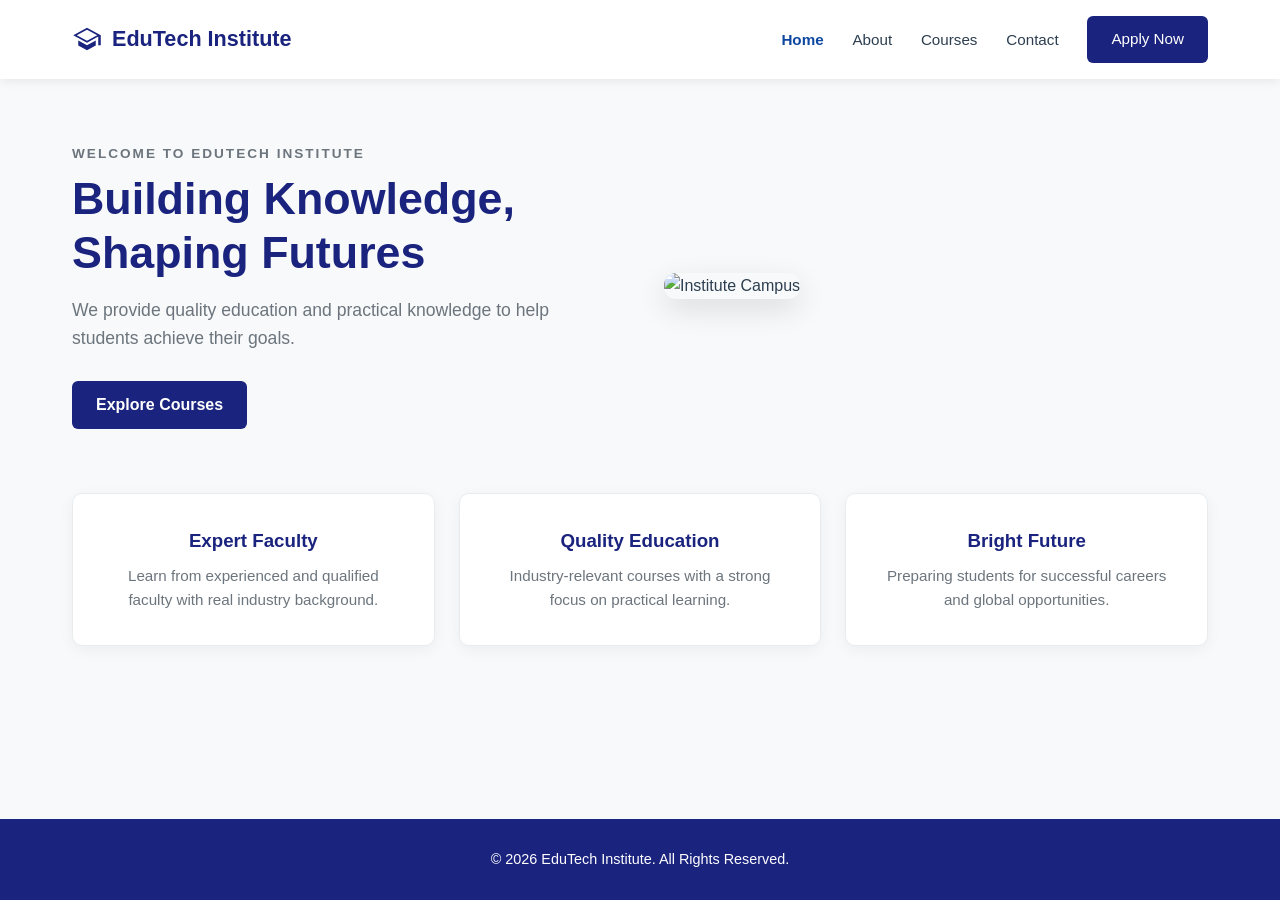
==== commit c6421f03: "Add files via upload" ====
--- a/index.html
+++ b/index.html
@@ -1,59 +1,63 @@
 <!DOCTYPE html>
 <html lang="en">
 <head>
-  <meta charset="UTF-8">
-  <meta name="viewport" content="width=device-width, initial-scale=1.0">
-  <title>EduTech Institute</title>
-  <link rel="stylesheet" href="style.css">
+    <meta charset="UTF-8">
+    <meta name="viewport" content="width=device-width, initial-scale=1.0">
+    <title>EduTech Institute - Home</title>
+    <link rel="stylesheet" href="style.css">
 </head>
 <body>
 
-<header>
-  <div class="logo">🎓 EduTech Institute</div>
-  <nav>
-    <a class="active" href="index.html">Home</a>
-    <a href="about.html">About</a>
-    <a href="courses.html">Courses</a>
-    <a href="gallery.html">Gallery</a>
-    <a href="contact.html">Contact</a>
-  </nav>
-</header>
+    <header>
+        <nav>
+            <a href="index.html" class="logo">
+                <svg class="logo-icon" viewBox="0 0 24 24"><path d="M12 3L1 9l11 6 9-4.91V17h2V9L12 3zM3.82 9L12 4.54 20.18 9 12 13.46 3.82 9zM5 13.18v4L12 21l7-3.82v-4L12 17l-7-3.82z"/></svg>
+                <span>EduTech Institute</span>
+            </a>
+            <ul class="nav-links">
+                <li><a href="index.html" class="active">Home</a></li>
+                <li><a href="about.html">About</a></li>
+                <li><a href="courses.html">Courses</a></li>
+                <li><a href="contact.html">Contact</a></li>
+                <li><a href="contact.html" class="btn btn-primary">Apply Now</a></li>
+            </ul>
+        </nav>
+    </header>
 
-<section class="hero">
-  <div class="hero-text">
-    <p>WELCOME TO EDUTECH INSTITUTE</p>
-    <h1>Building Knowledge,<br><span>Shaping Futures</span></h1>
-    <p>We provide quality education and practical knowledge to help students achieve their career goals.</p>
-    <a class="btn" href="courses.html">Explore Courses</a>
-  </div>
+    <main>
+        <section class="hero">
+            <div class="hero-content">
+                <h2>WELCOME TO EDUTECH INSTITUTE</h2>
+                <h1>Building Knowledge,<br>Shaping Futures</h1>
+                <p>We provide quality education and practical knowledge to help students achieve their goals.</p>
+                <a href="courses.html" class="btn btn-primary">Explore Courses</a>
+            </div>
+            <div class="hero-image">
+                <img src="https://images.unsplash.com/photo-1562774053-701939374585?auto=format&fit=crop&w=800&q=80" alt="Institute Campus">
+            </div>
+        </section>
 
-  <img src="https://images.unsplash.com/photo-1562774053-701939374585?auto=format&fit=crop&w=900&q=80" alt="Institute building">
-</section>
+        <section class="features-section">
+            <div class="features-grid">
+                <div class="feature-card">
+                    <h3>Expert Faculty</h3>
+                    <p>Learn from experienced and qualified faculty with real industry background.</p>
+                </div>
+                <div class="feature-card">
+                    <h3>Quality Education</h3>
+                    <p>Industry-relevant courses with a strong focus on practical learning.</p>
+                </div>
+                <div class="feature-card">
+                    <h3>Bright Future</h3>
+                    <p>Preparing students for successful careers and global opportunities.</p>
+                </div>
+            </div>
+        </section>
+    </main>
 
-<section>
-  <h2 class="section-title">Why Choose Us?</h2>
-
-  <div class="cards">
-    <div class="card">
-      <h3>🎓 Expert Faculty</h3>
-      <p>Learn from experienced and qualified faculty members.</p>
-    </div>
-
-    <div class="card">
-      <h3>📚 Quality Education</h3>
-      <p>Industry-relevant courses with practical learning.</p>
-    </div>
-
-    <div class="card">
-      <h3>👥 Bright Future</h3>
-      <p>Prepare yourself for successful career opportunities.</p>
-    </div>
-  </div>
-</section>
-
-<footer>
-  <p>© 2026 EduTech Institute | All Rights Reserved</p>
-</footer>
+    <footer>
+        <p>&copy; 2026 EduTech Institute. All Rights Reserved.</p>
+    </footer>
 
 </body>
 </html>
--- a/style.css
+++ b/style.css
@@ -1,192 +1,329 @@
+/* DESIGN SYSTEM & GLOBAL STYLES */
 * {
-  margin: 0;
-  padding: 0;
-  box-sizing: border-box;
-  font-family: Arial, sans-serif;
+    margin: 0;
+    padding: 0;
+    box-sizing: border-box;
+    font-family: 'Segoe UI', Tahoma, Geneva, Verdana, sans-serif;
+}
+
+:root {
+    --primary-color: #1a237e;
+    --secondary-color: #0d47a1;
+    --accent-color: #29b6f6;
+    --bg-light: #f8f9fa;
+    --text-dark: #2c3e50;
+    --text-muted: #6c757d;
+    --border-color: #e9ecef;
 }
 
 body {
-  color: #15205b;
-  background: #f7f8ff;
-}
-
+    background-color: var(--bg-light);
+    color: var(--text-dark);
+    line-height: 1.6;
+    display: flex;
+    flex-direction: column;
+    min-height: 100vh;
+}
+
+/* NAVBAR HEADER */
 header {
-  background: white;
-  padding: 18px 8%;
-  display: flex;
-  justify-content: space-between;
-  align-items: center;
-  box-shadow: 0 2px 10px #d9dcf5;
+    background-color: #ffffff;
+    box-shadow: 0 2px 10px rgba(0,0,0,0.08);
+    position: sticky;
+    top: 0;
+    z-index: 1000;
+}
+
+nav {
+    display: flex;
+    justify-content: space-between;
+    align-items: center;
+    max-width: 1200px;
+    margin: 0 auto;
+    padding: 1rem 2rem;
 }
 
 .logo {
-  font-size: 24px;
-  font-weight: bold;
-  color: #101a72;
-}
-
-nav a {
-  color: #15205b;
-  text-decoration: none;
-  margin-left: 22px;
-  font-weight: bold;
-}
-
-nav a:hover,
-nav .active {
-  color: #4c34dc;
-}
-
+    display: flex;
+    align-items: center;
+    gap: 10px;
+    font-size: 1.35rem;
+    font-weight: 700;
+    color: var(--primary-color);
+    text-decoration: none;
+}
+
+.logo-icon {
+    width: 30px;
+    height: 30px;
+    fill: var(--primary-color);
+}
+
+.nav-links {
+    display: flex;
+    list-style: none;
+    gap: 1.8rem;
+    align-items: center;
+}
+
+.nav-links a {
+    text-decoration: none;
+    color: var(--text-dark);
+    font-weight: 500;
+    font-size: 0.95rem;
+    transition: color 0.3s ease;
+}
+
+.nav-links a:hover,
+.nav-links a.active {
+    color: var(--secondary-color);
+    font-weight: 600;
+}
+
+/* BUTTONS SYSTEM */
 .btn {
-  display: inline-block;
-  padding: 12px 20px;
-  background: #161b82;
-  color: white;
-  text-decoration: none;
-  border-radius: 6px;
-  border: none;
-  cursor: pointer;
-  font-weight: bold;
-}
-
+    display: inline-block;
+    padding: 0.7rem 1.5rem;
+    border-radius: 6px;
+    text-decoration: none;
+    font-weight: 600;
+    cursor: pointer;
+    border: none;
+    transition: all 0.3s ease;
+}
+
+.btn-primary {
+    background-color: var(--primary-color);
+    color: #ffffff !important;
+}
+
+.btn-primary:hover {
+    background-color: var(--secondary-color);
+    transform: translateY(-2px);
+    box-shadow: 0 4px 12px rgba(26, 35, 126, 0.2);
+}
+
+.btn-block {
+    display: block;
+    width: 100%;
+    text-align: center;
+}
+
+/* HERO SECTION */
 .hero {
-  min-height: 470px;
-  padding: 70px 8%;
-  display: flex;
-  align-items: center;
-  gap: 50px;
-  background: linear-gradient(120deg, #ffffff, #e8eaff);
-}
-
-.hero-text {
-  flex: 1;
-}
-
-.hero h1 {
-  font-size: 48px;
-  margin: 15px 0;
-}
-
-.hero h1 span {
-  color: #4a34d9;
-}
-
-.hero p {
-  line-height: 1.7;
-  margin-bottom: 25px;
-}
-
-.hero img {
-  width: 45%;
-  border-radius: 12px;
-}
-
-section {
-  padding: 65px 8%;
-}
-
-.section-title {
-  text-align: center;
-  font-size: 32px;
-  margin-bottom: 35px;
-}
-
-.cards {
-  display: flex;
-  gap: 22px;
-  justify-content: center;
-  flex-wrap: wrap;
+    max-width: 1200px;
+    margin: 2rem auto;
+    padding: 2rem;
+    display: grid;
+    grid-template-columns: 1fr 1fr;
+    gap: 3rem;
+    align-items: center;
+}
+
+.hero-content h2 {
+    font-size: 0.85rem;
+    color: var(--text-muted);
+    letter-spacing: 2px;
+    text-transform: uppercase;
+    margin-bottom: 0.5rem;
+}
+
+.hero-content h1 {
+    font-size: 2.8rem;
+    color: var(--primary-color);
+    line-height: 1.2;
+    margin-bottom: 1rem;
+}
+
+.hero-content p {
+    font-size: 1.1rem;
+    color: var(--text-muted);
+    margin-bottom: 1.8rem;
+}
+
+.hero-image img {
+    width: 100%;
+    height: 380px;
+    object-fit: cover;
+    border-radius: 12px;
+    box-shadow: 0 10px 30px rgba(0,0,0,0.12);
+}
+
+/* FEATURES SECTION */
+.features-section {
+    max-width: 1200px;
+    margin: 1rem auto 4rem auto;
+    padding: 0 2rem;
+}
+
+.features-grid {
+    display: grid;
+    grid-template-columns: repeat(auto-fit, minmax(300px, 1fr));
+    gap: 2rem;
+}
+
+.feature-card {
+    background: #ffffff;
+    padding: 2rem;
+    border-radius: 10px;
+    box-shadow: 0 4px 15px rgba(0,0,0,0.05);
+    border: 1px solid var(--border-color);
+    text-align: center;
+}
+
+.feature-card h3 {
+    color: var(--primary-color);
+    margin-bottom: 0.5rem;
+}
+
+.feature-card p {
+    color: var(--text-muted);
+    font-size: 0.95rem;
+}
+
+/* PAGE HEADER */
+.page-title {
+    text-align: center;
+    padding: 3rem 1rem 1rem 1rem;
+    background: #ffffff;
+    border-bottom: 1px solid var(--border-color);
+    margin-bottom: 3rem;
+}
+
+.page-title h1 {
+    color: var(--primary-color);
+    font-size: 2.2rem;
+    margin-bottom: 0.5rem;
+}
+
+.page-title p {
+    color: var(--text-muted);
+}
+
+/* CONTAINER & GRID LAYOUTS */
+.container {
+    max-width: 1200px;
+    margin: 0 auto 4rem auto;
+    padding: 0 2rem;
+    flex: 1;
+}
+
+/* Teeno cards ko ek hi line me rakhne ke liye */
+.grid-3, 
+.features-grid {
+    display: grid;
+    grid-template-columns: repeat(3, 1fr); /* Hamesha 3 columns ek hi line me rahenge */
+    gap: 1.5rem;
+}
+
+/* Mobile screens ke liye responsive setup (optional) */
+@media (max-width: 768px) {
+    .grid-3, 
+    .features-grid {
+        grid-template-columns: 1fr; /* Sirf mobile me ek ke niche ek aayenge */
+    }
 }
 
 .card {
-  background: white;
-  width: 280px;
-  padding: 25px;
-  border-radius: 10px;
-  box-shadow: 0 4px 16px #d9dcf5;
-}
-
-.card h3 {
-  margin: 15px 0 10px;
-}
-
-.card p {
-  line-height: 1.6;
-}
-
-.page-banner {
-  text-align: center;
-  padding: 70px 8%;
-  background: #171d86;
-  color: white;
-}
-
-.page-banner h1 {
-  font-size: 42px;
-}
-
-.content {
-  max-width: 1000px;
-  margin: auto;
-  line-height: 1.8;
-}
-
-.gallery img {
-  width: 300px;
-  height: 210px;
-  object-fit: cover;
-  border-radius: 10px;
-}
-
-form {
-  max-width: 650px;
-  margin: auto;
-  background: white;
-  padding: 30px;
-  border-radius: 10px;
-  box-shadow: 0 4px 16px #d9dcf5;
-}
-
-input, textarea {
-  width: 100%;
-  margin: 10px 0 20px;
-  padding: 12px;
-  border: 1px solid #c7cae8;
-  border-radius: 5px;
-}
-
-textarea {
-  height: 120px;
-  resize: vertical;
-}
-
+    background: #ffffff;
+    border-radius: 10px;
+    overflow: hidden;
+    box-shadow: 0 4px 15px rgba(0,0,0,0.06);
+    border: 1px solid var(--border-color);
+    display: flex;
+    flex-direction: column;
+}
+
+.card img {
+    width: 100%;
+    height: 220px;
+    object-fit: cover;
+}
+
+.card-body {
+    padding: 1.5rem;
+    display: flex;
+    flex-direction: column;
+    flex: 1;
+}
+
+.card-body h3 {
+    color: var(--primary-color);
+    margin-bottom: 0.5rem;
+}
+
+.card-body p {
+    color: var(--text-muted);
+    font-size: 0.95rem;
+    margin-bottom: 1.5rem;
+    flex: 1;
+}
+
+/* CONTACT FORM */
+.form-container {
+    max-width: 600px;
+    margin: 0 auto;
+    background: #ffffff;
+    padding: 2.5rem;
+    border-radius: 12px;
+    box-shadow: 0 4px 20px rgba(0,0,0,0.08);
+    border: 1px solid var(--border-color);
+}
+
+.form-group {
+    margin-bottom: 1.2rem;
+}
+
+.form-group label {
+    display: block;
+    margin-bottom: 0.4rem;
+    font-weight: 600;
+    font-size: 0.9rem;
+}
+
+.form-group input,
+.form-group select,
+.form-group textarea {
+    width: 100%;
+    padding: 0.8rem;
+    border: 1px solid #ced4da;
+    border-radius: 6px;
+    outline: none;
+    font-size: 0.95rem;
+}
+
+.form-group input:focus,
+.form-group select:focus,
+.form-group textarea:focus {
+    border-color: var(--primary-color);
+    box-shadow: 0 0 0 3px rgba(26, 35, 126, 0.1);
+}
+
+/* FOOTER */
 footer {
-  background: #0f155d;
-  color: white;
-  text-align: center;
-  padding: 22px;
-}
-
+    background-color: var(--primary-color);
+    color: #ffffff;
+    text-align: center;
+    padding: 1.8rem;
+    margin-top: auto;
+    font-size: 0.9rem;
+}
+
+/* RESPONSIVE DESIGN */
 @media (max-width: 768px) {
-  header {
-    flex-direction: column;
-    gap: 15px;
-  }
-
-  nav a {
-    margin: 0 8px;
-  }
-
-  .hero {
-    flex-direction: column;
-    text-align: center;
-  }
-
-  .hero img {
-    width: 100%;
-  }
-
-  .hero h1 {
-    font-size: 35px;
-  }
+    .hero {
+        grid-template-columns: 1fr;
+        text-align: center;
+    }
+
+    nav {
+        flex-direction: column;
+        gap: 1rem;
+    }
+
+    .nav-links {
+        gap: 1rem;
+        flex-wrap: wrap;
+        justify-content: center;
+    }
 }
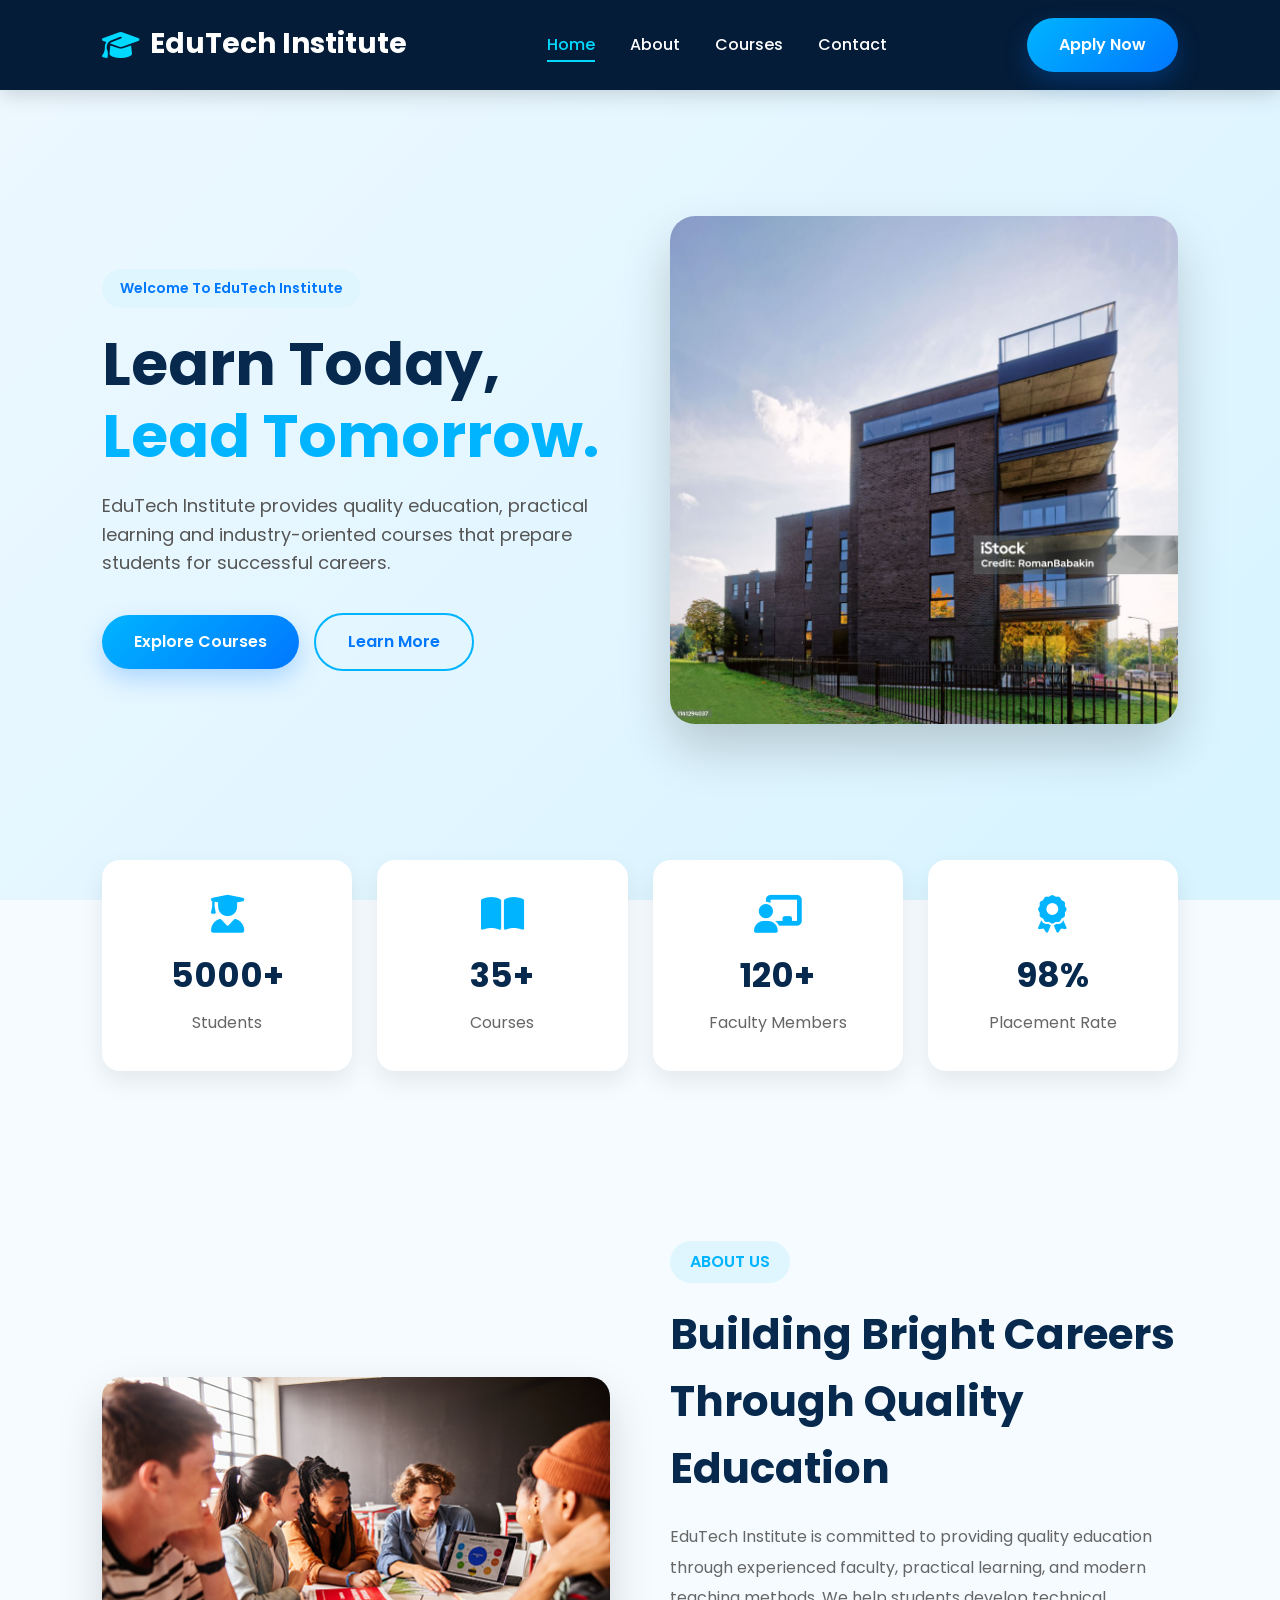
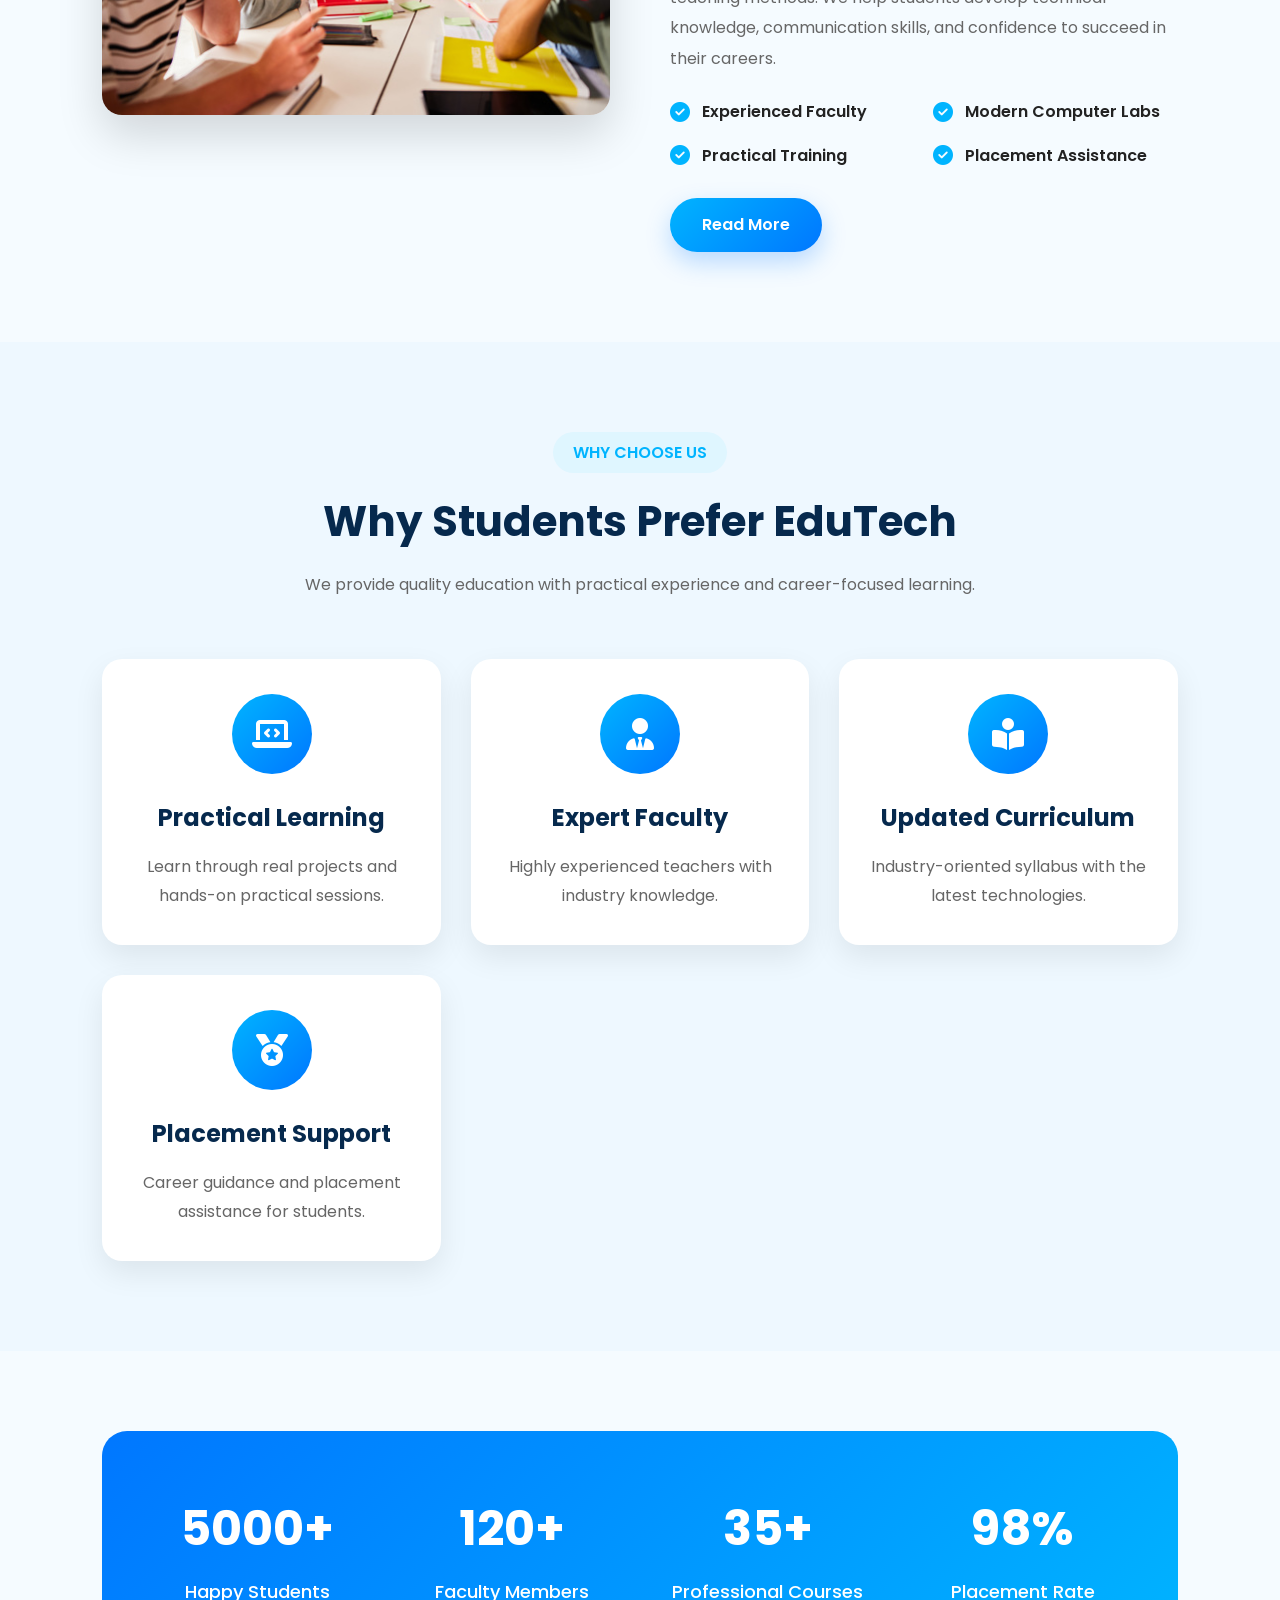
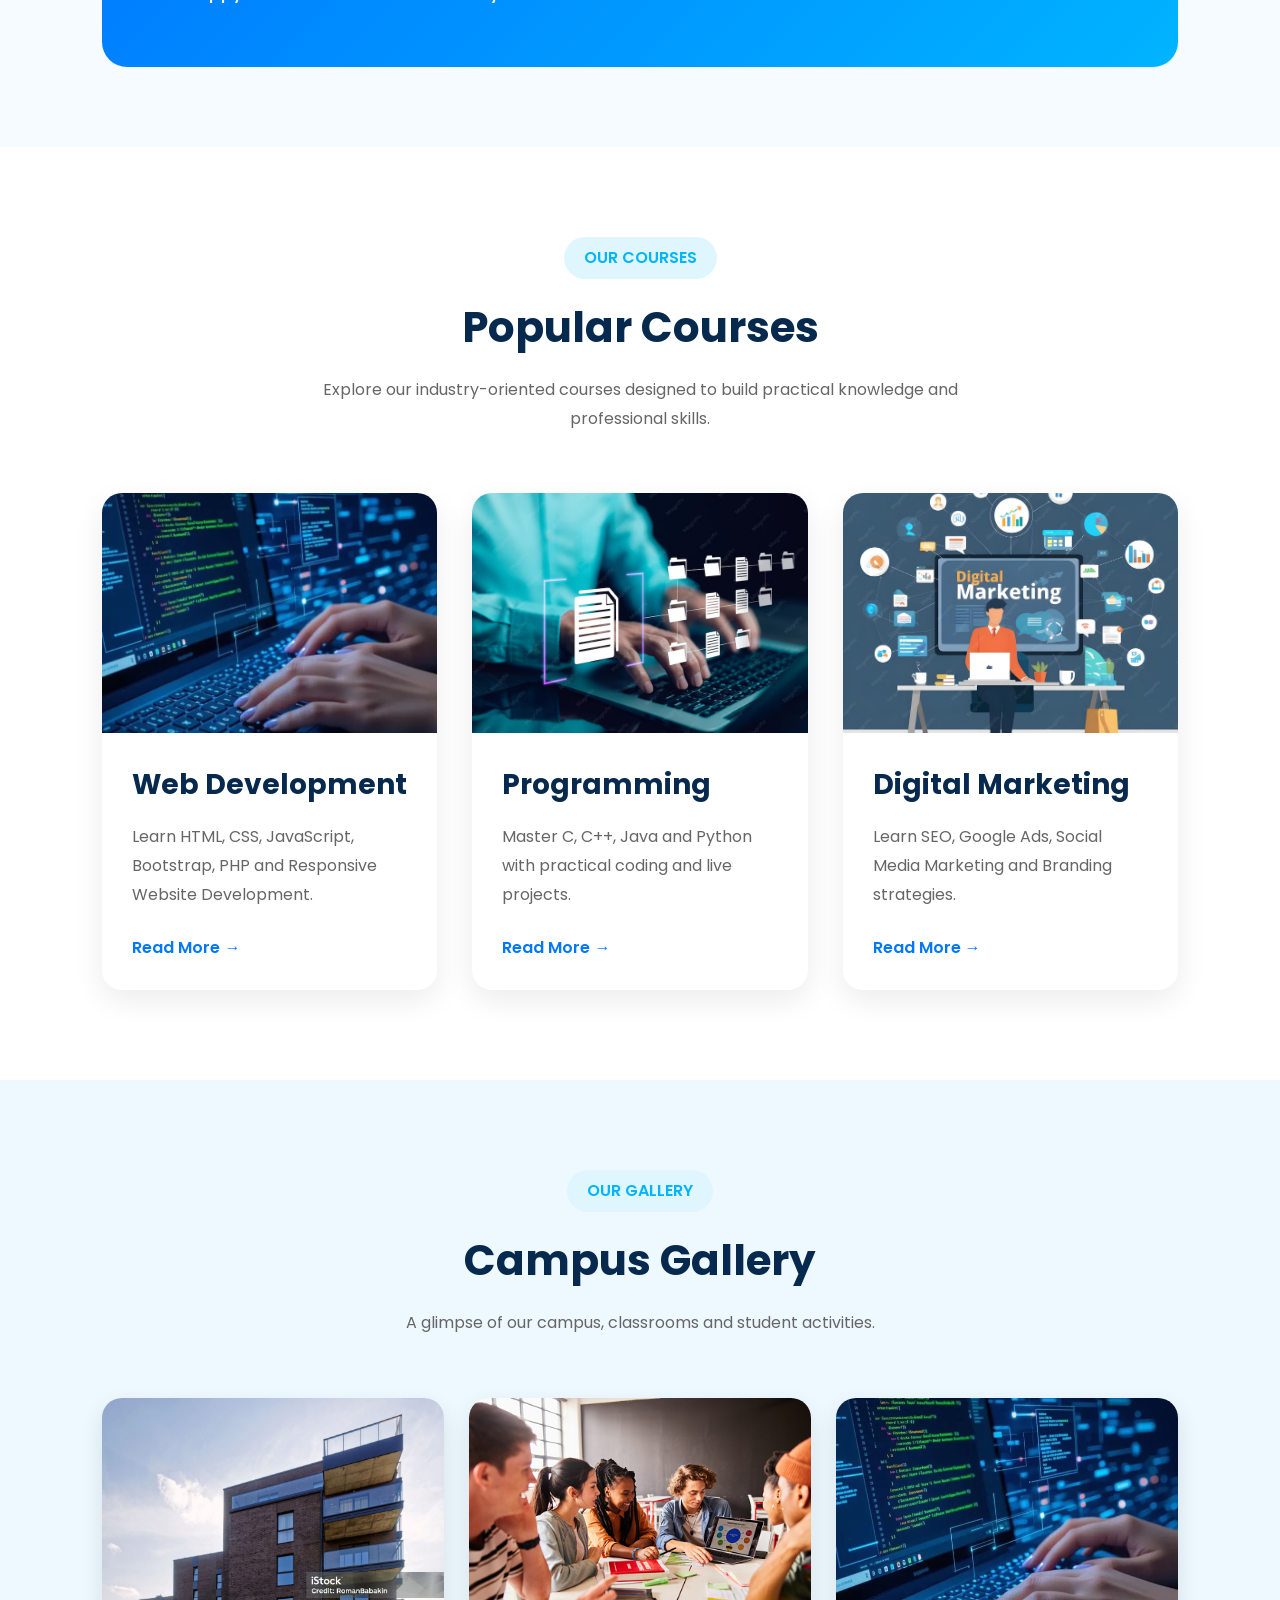
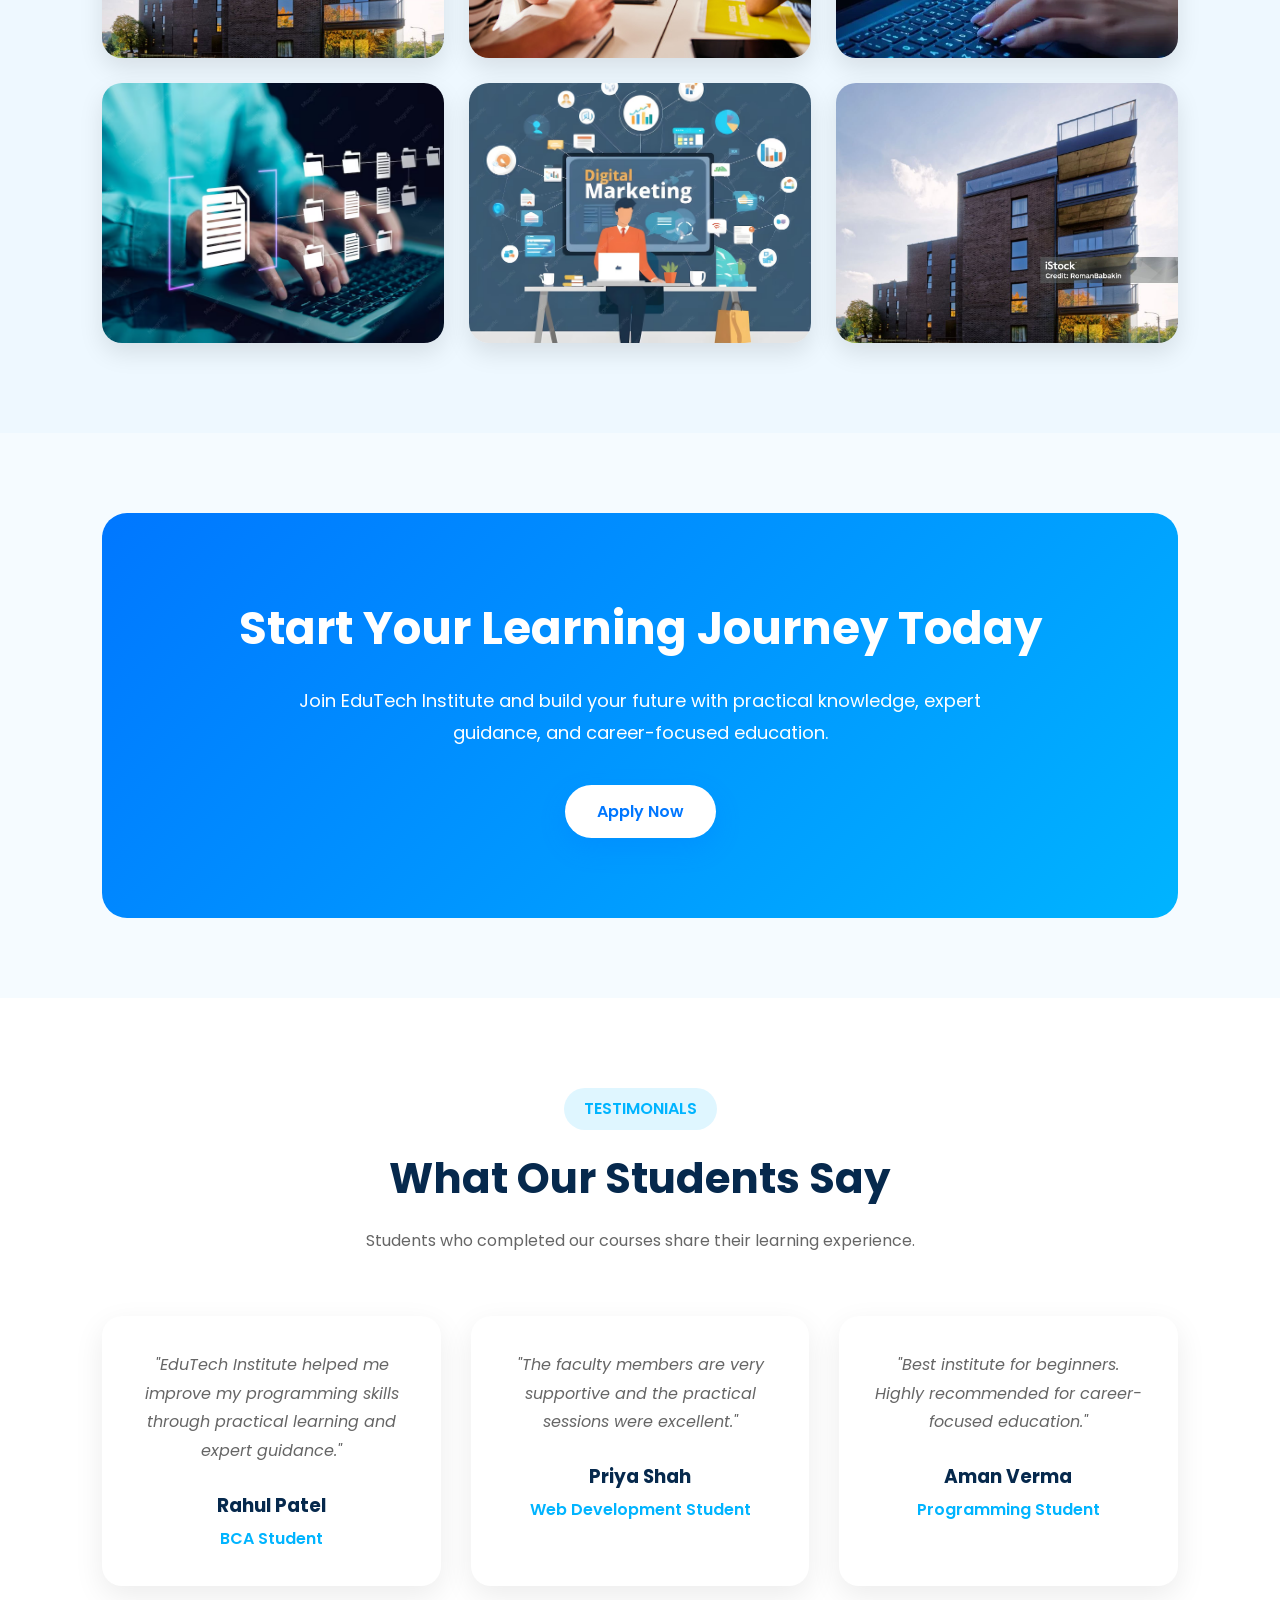
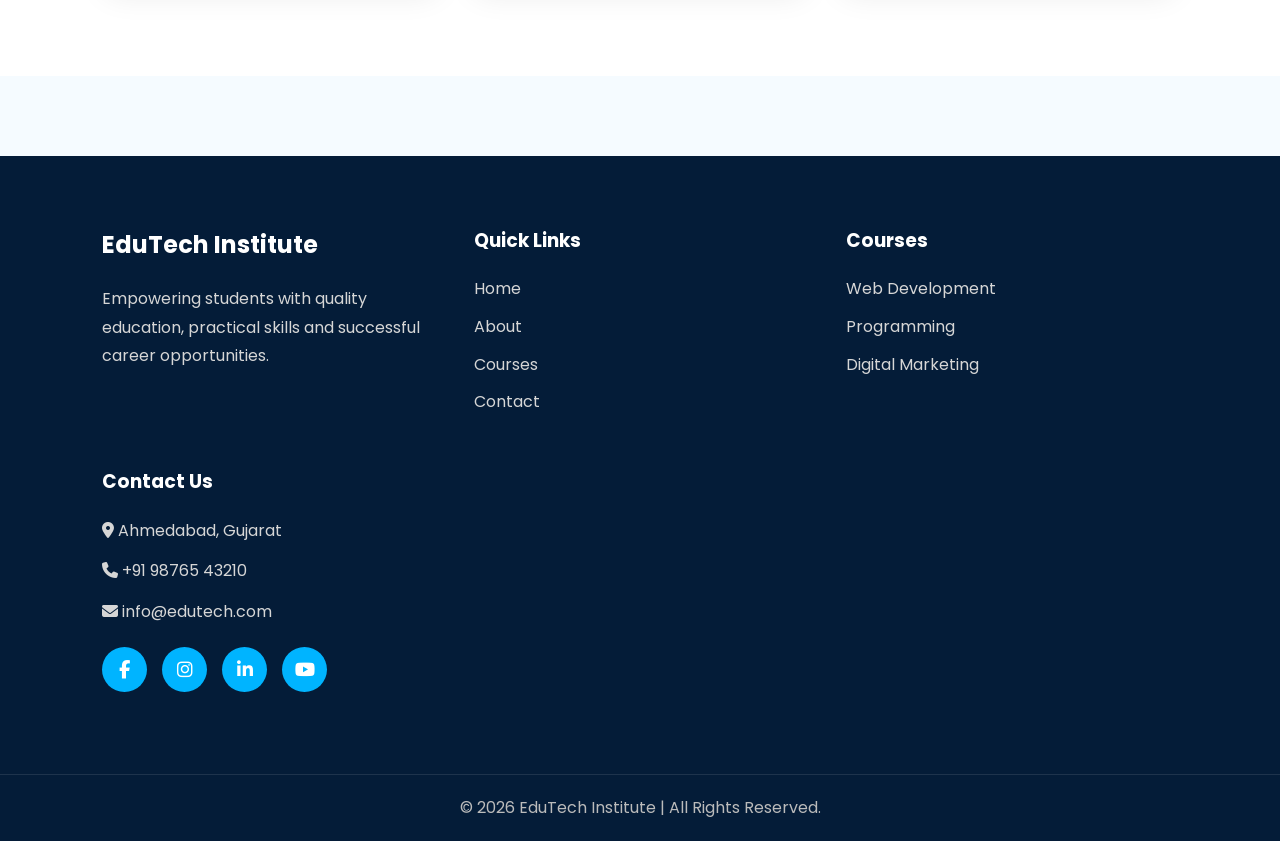
==== commit 33752d37: "Add files via upload" ====
--- a/index.html
+++ b/index.html
@@ -1,63 +1,791 @@
 <!DOCTYPE html>
 <html lang="en">
+
 <head>
+
     <meta charset="UTF-8">
     <meta name="viewport" content="width=device-width, initial-scale=1.0">
-    <title>EduTech Institute - Home</title>
+
+    <title>EduTech Institute</title>
+
     <link rel="stylesheet" href="style.css">
+
+    <link href="https://fonts.googleapis.com/css2?family=Poppins:wght@300;400;500;600;700;800&display=swap"
+        rel="stylesheet">
+
+    <link rel="stylesheet"
+        href="https://cdnjs.cloudflare.com/ajax/libs/font-awesome/6.7.2/css/all.min.css">
+
 </head>
+
 <body>
 
+    <!--================== HEADER ==================-->
+
     <header>
-        <nav>
-            <a href="index.html" class="logo">
-                <svg class="logo-icon" viewBox="0 0 24 24"><path d="M12 3L1 9l11 6 9-4.91V17h2V9L12 3zM3.82 9L12 4.54 20.18 9 12 13.46 3.82 9zM5 13.18v4L12 21l7-3.82v-4L12 17l-7-3.82z"/></svg>
-                <span>EduTech Institute</span>
+
+        <nav class="navbar">
+
+            <div class="logo">
+
+                <i class="fa-solid fa-graduation-cap"></i>
+
+                <h2>EduTech Institute</h2>
+
+            </div>
+
+            <ul class="nav-menu">
+
+                <li><a href="index.html" class="active">Home</a></li>
+
+                <li><a href="about.html">About</a></li>
+
+                <li><a href="courses.html">Courses</a></li>
+
+                <li><a href="contact.html">Contact</a></li>
+
+            </ul>
+
+            <a href="contact.html" class="btn">
+                Apply Now
             </a>
-            <ul class="nav-links">
-                <li><a href="index.html" class="active">Home</a></li>
-                <li><a href="about.html">About</a></li>
-                <li><a href="courses.html">Courses</a></li>
-                <li><a href="contact.html">Contact</a></li>
-                <li><a href="contact.html" class="btn btn-primary">Apply Now</a></li>
-            </ul>
+
         </nav>
+
     </header>
 
-    <main>
-        <section class="hero">
-            <div class="hero-content">
-                <h2>WELCOME TO EDUTECH INSTITUTE</h2>
-                <h1>Building Knowledge,<br>Shaping Futures</h1>
-                <p>We provide quality education and practical knowledge to help students achieve their goals.</p>
-                <a href="courses.html" class="btn btn-primary">Explore Courses</a>
-            </div>
-            <div class="hero-image">
-                <img src="https://images.unsplash.com/photo-1562774053-701939374585?auto=format&fit=crop&w=800&q=80" alt="Institute Campus">
-            </div>
-        </section>
-
-        <section class="features-section">
-            <div class="features-grid">
-                <div class="feature-card">
-                    <h3>Expert Faculty</h3>
-                    <p>Learn from experienced and qualified faculty with real industry background.</p>
+
+
+    <!--================== HERO ==================-->
+
+    <section class="hero">
+
+        <div class="hero-content">
+
+            <span class="tagline">
+
+                Welcome To EduTech Institute
+
+            </span>
+
+            <h1>
+
+                Learn Today,
+
+                <span>Lead Tomorrow.</span>
+
+            </h1>
+
+            <p>
+
+                EduTech Institute provides quality education,
+                practical learning and industry-oriented courses
+                that prepare students for successful careers.
+
+            </p>
+
+            <div class="hero-btns">
+
+                <a href="courses.html" class="btn">
+
+                    Explore Courses
+
+                </a>
+
+                <a href="about.html" class="btn-outline">
+
+                    Learn More
+
+                </a>
+
+            </div>
+
+        </div>
+
+
+
+        <div class="hero-image">
+
+            <img src="hero.jpg" alt="Institute Building">
+
+        </div>
+
+    </section>
+
+
+
+    <!--================== INFO SECTION ==================-->
+
+    <section class="info-strip">
+
+        <div class="info-box">
+
+            <i class="fa-solid fa-user-graduate"></i>
+
+            <h3>5000+</h3>
+
+            <p>Students</p>
+
+        </div>
+
+        <div class="info-box">
+
+            <i class="fa-solid fa-book-open"></i>
+
+            <h3>35+</h3>
+
+            <p>Courses</p>
+
+        </div>
+
+        <div class="info-box">
+
+            <i class="fa-solid fa-chalkboard-user"></i>
+
+            <h3>120+</h3>
+
+            <p>Faculty Members</p>
+
+        </div>
+
+        <div class="info-box">
+
+            <i class="fa-solid fa-award"></i>
+
+            <h3>98%</h3>
+
+            <p>Placement Rate</p>
+
+        </div>
+
+    </section>
+
+        <!--==================== ABOUT ====================-->
+
+    <section class="about">
+
+        <div class="about-image">
+
+            <img src="image2.jpg" alt="Students">
+
+        </div>
+
+        <div class="about-content">
+
+            <span class="section-tag">
+
+                ABOUT US
+
+            </span>
+
+            <h2>
+
+                Building Bright Careers Through Quality Education
+
+            </h2>
+
+            <p>
+
+                EduTech Institute is committed to providing
+                quality education through experienced faculty,
+                practical learning, and modern teaching methods.
+                We help students develop technical knowledge,
+                communication skills, and confidence to succeed
+                in their careers.
+
+            </p>
+
+            <div class="about-list">
+
+                <div>
+
+                    <i class="fa-solid fa-circle-check"></i>
+
+                    Experienced Faculty
+
                 </div>
-                <div class="feature-card">
-                    <h3>Quality Education</h3>
-                    <p>Industry-relevant courses with a strong focus on practical learning.</p>
+
+                <div>
+
+                    <i class="fa-solid fa-circle-check"></i>
+
+                    Modern Computer Labs
+
                 </div>
-                <div class="feature-card">
-                    <h3>Bright Future</h3>
-                    <p>Preparing students for successful careers and global opportunities.</p>
+
+                <div>
+
+                    <i class="fa-solid fa-circle-check"></i>
+
+                    Practical Training
+
                 </div>
-            </div>
-        </section>
-    </main>
+
+                <div>
+
+                    <i class="fa-solid fa-circle-check"></i>
+
+                    Placement Assistance
+
+                </div>
+
+            </div>
+
+            <a href="about.html" class="btn">
+
+                Read More
+
+            </a>
+
+        </div>
+
+    </section>
+
+
+
+    <!--==================== WHY CHOOSE US ====================-->
+
+    <section class="features">
+
+        <div class="section-title">
+
+            <span>
+
+                WHY CHOOSE US
+
+            </span>
+
+            <h2>
+
+                Why Students Prefer EduTech
+
+            </h2>
+
+            <p>
+
+                We provide quality education with practical
+                experience and career-focused learning.
+
+            </p>
+
+        </div>
+
+
+
+        <div class="feature-container">
+
+            <div class="feature-card">
+
+                <i class="fa-solid fa-laptop-code"></i>
+
+                <h3>
+
+                    Practical Learning
+
+                </h3>
+
+                <p>
+
+                    Learn through real projects and hands-on
+                    practical sessions.
+
+                </p>
+
+            </div>
+
+
+
+            <div class="feature-card">
+
+                <i class="fa-solid fa-user-tie"></i>
+
+                <h3>
+
+                    Expert Faculty
+
+                </h3>
+
+                <p>
+
+                    Highly experienced teachers with
+                    industry knowledge.
+
+                </p>
+
+            </div>
+
+
+
+            <div class="feature-card">
+
+                <i class="fa-solid fa-book-open-reader"></i>
+
+                <h3>
+
+                    Updated Curriculum
+
+                </h3>
+
+                <p>
+
+                    Industry-oriented syllabus with
+                    the latest technologies.
+
+                </p>
+
+            </div>
+
+
+
+            <div class="feature-card">
+
+                <i class="fa-solid fa-medal"></i>
+
+                <h3>
+
+                    Placement Support
+
+                </h3>
+
+                <p>
+
+                    Career guidance and placement
+                    assistance for students.
+
+                </p>
+
+            </div>
+
+        </div>
+
+    </section>
+
+
+
+    <!--==================== COUNTER ====================-->
+
+    <section class="counter">
+
+        <div class="counter-box">
+
+            <h2>5000+</h2>
+
+            <p>Happy Students</p>
+
+        </div>
+
+        <div class="counter-box">
+
+            <h2>120+</h2>
+
+            <p>Faculty Members</p>
+
+        </div>
+
+        <div class="counter-box">
+
+            <h2>35+</h2>
+
+            <p>Professional Courses</p>
+
+        </div>
+
+        <div class="counter-box">
+
+            <h2>98%</h2>
+
+            <p>Placement Rate</p>
+
+        </div>
+
+    </section>
+
+        <!--==================== COURSES ====================-->
+
+    <section class="courses">
+
+        <div class="section-title">
+
+            <span>OUR COURSES</span>
+
+            <h2>Popular Courses</h2>
+
+            <p>
+
+                Explore our industry-oriented courses designed
+                to build practical knowledge and professional skills.
+
+            </p>
+
+        </div>
+
+        <div class="course-container">
+
+            <!-- Course 1 -->
+
+            <div class="course-card">
+
+                <img src="image3.webp" alt="Web Development">
+
+                <div class="course-content">
+
+                    <h3>Web Development</h3>
+
+                    <p>
+
+                        Learn HTML, CSS, JavaScript, Bootstrap,
+                        PHP and Responsive Website Development.
+
+                    </p>
+
+                    <a href="courses.html" class="course-btn">
+
+                        Read More →
+
+                    </a>
+
+                </div>
+
+            </div>
+
+
+
+            <!-- Course 2 -->
+
+            <div class="course-card">
+
+                <img src="image4.avif" alt="Programming">
+
+                <div class="course-content">
+
+                    <h3>Programming</h3>
+
+                    <p>
+
+                        Master C, C++, Java and Python with
+                        practical coding and live projects.
+
+                    </p>
+
+                    <a href="courses.html" class="course-btn">
+
+                        Read More →
+
+                    </a>
+
+                </div>
+
+            </div>
+
+
+
+            <!-- Course 3 -->
+
+            <div class="course-card">
+
+                <img src="image5.avif" alt="Digital Marketing">
+
+                <div class="course-content">
+
+                    <h3>Digital Marketing</h3>
+
+                    <p>
+
+                        Learn SEO, Google Ads, Social Media
+                        Marketing and Branding strategies.
+
+                    </p>
+
+                    <a href="courses.html" class="course-btn">
+
+                        Read More →
+
+                    </a>
+
+                </div>
+
+            </div>
+
+        </div>
+
+    </section>
+
+
+
+    <!--==================== GALLERY ====================-->
+
+    <section class="gallery">
+
+        <div class="section-title">
+
+            <span>OUR GALLERY</span>
+
+            <h2>Campus Gallery</h2>
+
+            <p>
+
+                A glimpse of our campus, classrooms and student activities.
+
+            </p>
+
+        </div>
+
+        <div class="gallery-container">
+
+            <div class="gallery-item">
+
+                <img src="hero.jpg" alt="Campus">
+
+            </div>
+
+            <div class="gallery-item">
+
+                <img src="image2.jpg" alt="Students">
+
+            </div>
+
+            <div class="gallery-item">
+
+                <img src="image3.webp" alt="Coding">
+
+            </div>
+
+            <div class="gallery-item">
+
+                <img src="image4.avif" alt="Programming">
+
+            </div>
+
+            <div class="gallery-item">
+
+                <img src="image5.avif" alt="Learning">
+
+            </div>
+
+            <div class="gallery-item">
+
+                <img src="hero.jpg" alt="Institute">
+
+            </div>
+
+        </div>
+
+    </section>
+
+
+
+    <!--==================== CALL TO ACTION ====================-->
+
+    <section class="cta">
+
+        <div class="cta-content">
+
+            <h2>
+
+                Start Your Learning Journey Today
+
+            </h2>
+
+            <p>
+
+                Join EduTech Institute and build your future
+                with practical knowledge, expert guidance,
+                and career-focused education.
+
+            </p>
+
+            <a href="contact.html" class="btn">
+
+                Apply Now
+
+            </a>
+
+        </div>
+
+    </section>
+
+        <!--==================== TESTIMONIAL ====================-->
+
+    <section class="testimonial">
+
+        <div class="section-title">
+
+            <span>TESTIMONIALS</span>
+
+            <h2>What Our Students Say</h2>
+
+            <p>
+
+                Students who completed our courses
+                share their learning experience.
+
+            </p>
+
+        </div>
+
+        <div class="testimonial-container">
+
+            <div class="testimonial-card">
+
+                <p>
+
+                    "EduTech Institute helped me improve my
+                    programming skills through practical
+                    learning and expert guidance."
+
+                </p>
+
+                <h3>Rahul Patel</h3>
+
+                <span>BCA Student</span>
+
+            </div>
+
+            <div class="testimonial-card">
+
+                <p>
+
+                    "The faculty members are very supportive
+                    and the practical sessions were excellent."
+
+                </p>
+
+                <h3>Priya Shah</h3>
+
+                <span>Web Development Student</span>
+
+            </div>
+
+            <div class="testimonial-card">
+
+                <p>
+
+                    "Best institute for beginners.
+                    Highly recommended for career-focused
+                    education."
+
+                </p>
+
+                <h3>Aman Verma</h3>
+
+                <span>Programming Student</span>
+
+            </div>
+
+        </div>
+
+    </section>
+
+
+
+    <!--==================== FOOTER ====================-->
 
     <footer>
-        <p>&copy; 2026 EduTech Institute. All Rights Reserved.</p>
+
+        <div class="footer-container">
+
+            <div class="footer-col">
+
+                <h2>EduTech Institute</h2>
+
+                <p>
+
+                    Empowering students with quality
+                    education, practical skills and
+                    successful career opportunities.
+
+                </p>
+
+            </div>
+
+
+
+            <div class="footer-col">
+
+                <h3>Quick Links</h3>
+
+                <a href="index.html">Home</a>
+
+                <a href="about.html">About</a>
+
+                <a href="courses.html">Courses</a>
+
+                <a href="contact.html">Contact</a>
+
+            </div>
+
+
+
+            <div class="footer-col">
+
+                <h3>Courses</h3>
+
+                <a href="#">Web Development</a>
+
+                <a href="#">Programming</a>
+
+                <a href="#">Digital Marketing</a>
+
+            </div>
+
+
+
+            <div class="footer-col">
+
+                <h3>Contact Us</h3>
+
+                <p>
+
+                    <i class="fa-solid fa-location-dot"></i>
+
+                    Ahmedabad, Gujarat
+
+                </p>
+
+                <p>
+
+                    <i class="fa-solid fa-phone"></i>
+
+                    +91 98765 43210
+
+                </p>
+
+                <p>
+
+                    <i class="fa-solid fa-envelope"></i>
+
+                    info@edutech.com
+
+                </p>
+
+                <div class="social-icons">
+
+                    <a href="#"><i class="fab fa-facebook-f"></i></a>
+
+                    <a href="#"><i class="fab fa-instagram"></i></a>
+
+                    <a href="#"><i class="fab fa-linkedin-in"></i></a>
+
+                    <a href="#"><i class="fab fa-youtube"></i></a>
+
+                </div>
+
+            </div>
+
+        </div>
+
+        <div class="footer-bottom">
+
+            <p>
+
+                © 2026 EduTech Institute | All Rights Reserved.
+
+            </p>
+
+        </div>
+
     </footer>
 
 </body>
+
 </html>
--- a/style.css
+++ b/style.css
@@ -1,329 +1,876 @@
-/* DESIGN SYSTEM & GLOBAL STYLES */
-* {
-    margin: 0;
-    padding: 0;
-    box-sizing: border-box;
-    font-family: 'Segoe UI', Tahoma, Geneva, Verdana, sans-serif;
-}
-
-:root {
-    --primary-color: #1a237e;
-    --secondary-color: #0d47a1;
-    --accent-color: #29b6f6;
-    --bg-light: #f8f9fa;
-    --text-dark: #2c3e50;
-    --text-muted: #6c757d;
-    --border-color: #e9ecef;
-}
-
-body {
-    background-color: var(--bg-light);
-    color: var(--text-dark);
-    line-height: 1.6;
-    display: flex;
-    flex-direction: column;
-    min-height: 100vh;
-}
-
-/* NAVBAR HEADER */
-header {
-    background-color: #ffffff;
-    box-shadow: 0 2px 10px rgba(0,0,0,0.08);
-    position: sticky;
-    top: 0;
-    z-index: 1000;
-}
-
-nav {
-    display: flex;
-    justify-content: space-between;
-    align-items: center;
-    max-width: 1200px;
-    margin: 0 auto;
-    padding: 1rem 2rem;
-}
-
-.logo {
-    display: flex;
-    align-items: center;
-    gap: 10px;
-    font-size: 1.35rem;
-    font-weight: 700;
-    color: var(--primary-color);
-    text-decoration: none;
-}
-
-.logo-icon {
-    width: 30px;
-    height: 30px;
-    fill: var(--primary-color);
-}
-
-.nav-links {
-    display: flex;
-    list-style: none;
-    gap: 1.8rem;
-    align-items: center;
-}
-
-.nav-links a {
-    text-decoration: none;
-    color: var(--text-dark);
-    font-weight: 500;
-    font-size: 0.95rem;
-    transition: color 0.3s ease;
-}
-
-.nav-links a:hover,
-.nav-links a.active {
-    color: var(--secondary-color);
-    font-weight: 600;
-}
-
-/* BUTTONS SYSTEM */
-.btn {
-    display: inline-block;
-    padding: 0.7rem 1.5rem;
-    border-radius: 6px;
-    text-decoration: none;
-    font-weight: 600;
-    cursor: pointer;
-    border: none;
-    transition: all 0.3s ease;
-}
-
-.btn-primary {
-    background-color: var(--primary-color);
-    color: #ffffff !important;
-}
-
-.btn-primary:hover {
-    background-color: var(--secondary-color);
-    transform: translateY(-2px);
-    box-shadow: 0 4px 12px rgba(26, 35, 126, 0.2);
-}
-
-.btn-block {
-    display: block;
-    width: 100%;
-    text-align: center;
-}
-
-/* HERO SECTION */
-.hero {
-    max-width: 1200px;
-    margin: 2rem auto;
-    padding: 2rem;
-    display: grid;
-    grid-template-columns: 1fr 1fr;
-    gap: 3rem;
-    align-items: center;
-}
-
-.hero-content h2 {
-    font-size: 0.85rem;
-    color: var(--text-muted);
-    letter-spacing: 2px;
-    text-transform: uppercase;
-    margin-bottom: 0.5rem;
-}
-
-.hero-content h1 {
-    font-size: 2.8rem;
-    color: var(--primary-color);
-    line-height: 1.2;
-    margin-bottom: 1rem;
-}
-
-.hero-content p {
-    font-size: 1.1rem;
-    color: var(--text-muted);
-    margin-bottom: 1.8rem;
-}
-
-.hero-image img {
-    width: 100%;
-    height: 380px;
-    object-fit: cover;
-    border-radius: 12px;
-    box-shadow: 0 10px 30px rgba(0,0,0,0.12);
-}
-
-/* FEATURES SECTION */
-.features-section {
-    max-width: 1200px;
-    margin: 1rem auto 4rem auto;
-    padding: 0 2rem;
-}
-
-.features-grid {
-    display: grid;
-    grid-template-columns: repeat(auto-fit, minmax(300px, 1fr));
-    gap: 2rem;
-}
-
-.feature-card {
-    background: #ffffff;
-    padding: 2rem;
-    border-radius: 10px;
-    box-shadow: 0 4px 15px rgba(0,0,0,0.05);
-    border: 1px solid var(--border-color);
-    text-align: center;
-}
-
-.feature-card h3 {
-    color: var(--primary-color);
-    margin-bottom: 0.5rem;
-}
-
-.feature-card p {
-    color: var(--text-muted);
-    font-size: 0.95rem;
-}
-
-/* PAGE HEADER */
-.page-title {
-    text-align: center;
-    padding: 3rem 1rem 1rem 1rem;
-    background: #ffffff;
-    border-bottom: 1px solid var(--border-color);
-    margin-bottom: 3rem;
-}
-
-.page-title h1 {
-    color: var(--primary-color);
-    font-size: 2.2rem;
-    margin-bottom: 0.5rem;
-}
-
-.page-title p {
-    color: var(--text-muted);
-}
-
-/* CONTAINER & GRID LAYOUTS */
-.container {
-    max-width: 1200px;
-    margin: 0 auto 4rem auto;
-    padding: 0 2rem;
-    flex: 1;
-}
-
-/* Teeno cards ko ek hi line me rakhne ke liye */
-.grid-3, 
-.features-grid {
-    display: grid;
-    grid-template-columns: repeat(3, 1fr); /* Hamesha 3 columns ek hi line me rahenge */
-    gap: 1.5rem;
-}
-
-/* Mobile screens ke liye responsive setup (optional) */
-@media (max-width: 768px) {
-    .grid-3, 
-    .features-grid {
-        grid-template-columns: 1fr; /* Sirf mobile me ek ke niche ek aayenge */
-    }
-}
-
-.card {
-    background: #ffffff;
-    border-radius: 10px;
-    overflow: hidden;
-    box-shadow: 0 4px 15px rgba(0,0,0,0.06);
-    border: 1px solid var(--border-color);
-    display: flex;
-    flex-direction: column;
-}
-
-.card img {
-    width: 100%;
-    height: 220px;
-    object-fit: cover;
-}
-
-.card-body {
-    padding: 1.5rem;
-    display: flex;
-    flex-direction: column;
-    flex: 1;
-}
-
-.card-body h3 {
-    color: var(--primary-color);
-    margin-bottom: 0.5rem;
-}
-
-.card-body p {
-    color: var(--text-muted);
-    font-size: 0.95rem;
-    margin-bottom: 1.5rem;
-    flex: 1;
-}
-
-/* CONTACT FORM */
-.form-container {
-    max-width: 600px;
-    margin: 0 auto;
-    background: #ffffff;
-    padding: 2.5rem;
-    border-radius: 12px;
-    box-shadow: 0 4px 20px rgba(0,0,0,0.08);
-    border: 1px solid var(--border-color);
-}
-
-.form-group {
-    margin-bottom: 1.2rem;
-}
-
-.form-group label {
-    display: block;
-    margin-bottom: 0.4rem;
-    font-weight: 600;
-    font-size: 0.9rem;
-}
-
-.form-group input,
-.form-group select,
-.form-group textarea {
-    width: 100%;
-    padding: 0.8rem;
-    border: 1px solid #ced4da;
-    border-radius: 6px;
-    outline: none;
-    font-size: 0.95rem;
-}
-
-.form-group input:focus,
-.form-group select:focus,
-.form-group textarea:focus {
-    border-color: var(--primary-color);
-    box-shadow: 0 0 0 3px rgba(26, 35, 126, 0.1);
-}
-
-/* FOOTER */
-footer {
-    background-color: var(--primary-color);
-    color: #ffffff;
-    text-align: center;
-    padding: 1.8rem;
-    margin-top: auto;
-    font-size: 0.9rem;
-}
-
-/* RESPONSIVE DESIGN */
-@media (max-width: 768px) {
-    .hero {
-        grid-template-columns: 1fr;
-        text-align: center;
-    }
-
-    nav {
-        flex-direction: column;
-        gap: 1rem;
-    }
-
-    .nav-links {
-        gap: 1rem;
-        flex-wrap: wrap;
-        justify-content: center;
-    }
+/*==========================
+   GOOGLE FONT
+==========================*/
+@import url('https://fonts.googleapis.com/css2?family=Poppins:wght@300;400;500;600;700;800&display=swap');
+
+/*==========================
+   RESET
+==========================*/
+*{
+    margin:0;
+    padding:0;
+    box-sizing:border-box;
+    scroll-behavior:smooth;
+    font-family:'Poppins',sans-serif;
+}
+
+body{
+    background:#f5fbff;
+    color:#222;
+    overflow-x:hidden;
+    line-height:1.6;
+}
+
+img{
+    width:100%;
+    display:block;
+}
+
+a{
+    text-decoration:none;
+}
+
+ul{
+    list-style:none;
+}
+
+section{
+    padding:90px 8%;
+}
+
+/*==========================
+   BUTTONS
+==========================*/
+
+.btn{
+    display:inline-block;
+    background:linear-gradient(135deg,#00b4ff,#0077ff);
+    color:#fff;
+    padding:14px 32px;
+    border-radius:40px;
+    font-weight:600;
+    transition:.3s;
+    box-shadow:0 10px 25px rgba(0,119,255,.25);
+}
+
+.btn:hover{
+    transform:translateY(-4px);
+    background:linear-gradient(135deg,#009dff,#005de0);
+}
+
+.btn-outline{
+    display:inline-block;
+    padding:14px 32px;
+    border:2px solid #00b4ff;
+    color:#0077ff;
+    border-radius:40px;
+    font-weight:600;
+    margin-left:15px;
+    transition:.3s;
+}
+
+.btn-outline:hover{
+    background:#00b4ff;
+    color:#fff;
+}
+
+/*==========================
+   HEADER
+==========================*/
+
+header{
+    position:fixed;
+    width:100%;
+    top:0;
+    left:0;
+    z-index:999;
+    background:#041c38;
+    box-shadow:0 5px 20px rgba(0,0,0,.15);
+}
+
+.navbar{
+    max-width:1300px;
+    margin:auto;
+    display:flex;
+    justify-content:space-between;
+    align-items:center;
+    padding:18px 8%;
+}
+
+.logo{
+    display:flex;
+    align-items:center;
+    gap:10px;
+}
+
+.logo i{
+    color:#00d9ff;
+    font-size:30px;
+}
+
+.logo h2{
+    color:#fff;
+    font-size:28px;
+    font-weight:700;
+}
+
+.nav-menu{
+    display:flex;
+    gap:35px;
+}
+
+.nav-menu a{
+    color:#fff;
+    font-weight:500;
+    transition:.3s;
+    position:relative;
+}
+
+.nav-menu a:hover,
+.nav-menu .active{
+    color:#00d9ff;
+}
+
+.nav-menu a::after{
+    content:'';
+    position:absolute;
+    left:0;
+    bottom:-6px;
+    width:0%;
+    height:2px;
+    background:#00d9ff;
+    transition:.3s;
+}
+
+.nav-menu a:hover::after,
+.nav-menu .active::after{
+    width:100%;
+}
+
+/*==========================
+   HERO
+==========================*/
+
+.hero{
+    min-height:100vh;
+    display:flex;
+    justify-content:space-between;
+    align-items:center;
+    gap:60px;
+    padding-top:130px;
+    background:linear-gradient(135deg,#eef8ff,#d7f4ff);
+}
+
+.hero-content{
+    flex:1;
+}
+
+.tagline{
+    display:inline-block;
+    background:#dff6ff;
+    color:#0077ff;
+    padding:8px 18px;
+    border-radius:30px;
+    font-size:14px;
+    font-weight:600;
+    margin-bottom:20px;
+}
+
+.hero-content h1{
+    font-size:60px;
+    color:#06294d;
+    line-height:1.2;
+    margin-bottom:20px;
+}
+
+.hero-content h1 span{
+    color:#00b4ff;
+}
+
+.hero-content p{
+    color:#555;
+    font-size:18px;
+    margin-bottom:35px;
+    max-width:600px;
+}
+
+.hero-btns{
+    display:flex;
+    align-items:center;
+}
+
+.hero-image{
+    flex:1;
+    text-align:center;
+}
+
+.hero-image img{
+    width:100%;
+    max-width:550px;
+    border-radius:25px;
+    box-shadow:0 25px 50px rgba(0,0,0,.18);
+}
+/*==========================
+   SECTION TITLE
+==========================*/
+
+.section-title{
+    text-align:center;
+    margin-bottom:60px;
+}
+
+.section-title span{
+    display:inline-block;
+    color:#00b4ff;
+    background:#dff6ff;
+    padding:8px 20px;
+    border-radius:30px;
+    font-weight:600;
+    margin-bottom:15px;
+}
+
+.section-title h2{
+    font-size:42px;
+    color:#06294d;
+    margin-bottom:15px;
+}
+
+.section-title p{
+    max-width:700px;
+    margin:auto;
+    color:#666;
+    line-height:1.8;
+}
+
+
+
+/*==========================
+   ABOUT
+==========================*/
+
+.about{
+    display:flex;
+    align-items:center;
+    justify-content:space-between;
+    gap:60px;
+}
+
+.about-image{
+    flex:1;
+}
+
+.about-image img{
+    width:100%;
+    border-radius:20px;
+    box-shadow:0 20px 45px rgba(0,0,0,.15);
+}
+
+.about-content{
+    flex:1;
+}
+
+.section-tag{
+    display:inline-block;
+    padding:8px 20px;
+    border-radius:30px;
+    background:#dff6ff;
+    color:#00b4ff;
+    font-weight:600;
+    margin-bottom:18px;
+}
+
+.about-content h2{
+    font-size:42px;
+    color:#06294d;
+    margin-bottom:20px;
+}
+
+.about-content p{
+    color:#666;
+    line-height:1.9;
+    margin-bottom:25px;
+}
+
+.about-list{
+    display:grid;
+    grid-template-columns:repeat(2,1fr);
+    gap:18px;
+    margin-bottom:30px;
+}
+
+.about-list div{
+    display:flex;
+    align-items:center;
+    gap:12px;
+    font-weight:600;
+}
+
+.about-list i{
+    color:#00b4ff;
+    font-size:20px;
+}
+
+
+
+/*==========================
+   FEATURES
+==========================*/
+
+.features{
+    background:#eef8ff;
+}
+
+.feature-container{
+    display:grid;
+    grid-template-columns:repeat(auto-fit,minmax(250px,1fr));
+    gap:30px;
+}
+
+.feature-card{
+    background:#fff;
+    border-radius:20px;
+    padding:35px 30px;
+    text-align:center;
+    transition:.35s;
+    box-shadow:0 12px 30px rgba(0,0,0,.08);
+}
+
+.feature-card:hover{
+    transform:translateY(-10px);
+}
+
+.feature-card i{
+    width:80px;
+    height:80px;
+    background:linear-gradient(135deg,#00b4ff,#0077ff);
+    color:#fff;
+    border-radius:50%;
+    display:flex;
+    justify-content:center;
+    align-items:center;
+    font-size:32px;
+    margin:auto;
+    margin-bottom:25px;
+}
+
+.feature-card h3{
+    color:#06294d;
+    margin-bottom:15px;
+    font-size:24px;
+}
+
+.feature-card p{
+    color:#666;
+    line-height:1.8;
+}
+
+
+
+/*==========================
+   INFO STRIP
+==========================*/
+
+.info-strip{
+    display:grid;
+    grid-template-columns:repeat(4,1fr);
+    gap:25px;
+    margin-top:-40px;
+    padding:0 8% 80px;
+}
+
+.info-box{
+    background:#fff;
+    text-align:center;
+    padding:35px 20px;
+    border-radius:18px;
+    box-shadow:0 10px 25px rgba(0,0,0,.08);
+}
+
+.info-box i{
+    font-size:38px;
+    color:#00b4ff;
+    margin-bottom:15px;
+}
+
+.info-box h3{
+    font-size:34px;
+    color:#06294d;
+    margin-bottom:8px;
+}
+
+.info-box p{
+    color:#666;
+}
+
+
+
+/*==========================
+   COUNTER
+==========================*/
+
+.counter{
+    display:grid;
+    grid-template-columns:repeat(4,1fr);
+    gap:25px;
+    background:linear-gradient(135deg,#0077ff,#00b4ff);
+    border-radius:25px;
+    margin:80px 8%;
+    padding:60px 40px;
+}
+
+.counter-box{
+    text-align:center;
+    color:#fff;
+}
+
+.counter-box h2{
+    font-size:48px;
+    margin-bottom:10px;
+}
+
+.counter-box p{
+    font-size:18px;
+    font-weight:500;
+}
+/*==========================
+        COURSES
+==========================*/
+
+.courses{
+    background:#ffffff;
+}
+
+.course-container{
+    display:grid;
+    grid-template-columns:repeat(auto-fit,minmax(320px,1fr));
+    gap:35px;
+}
+
+.course-card{
+    background:#fff;
+    border-radius:20px;
+    overflow:hidden;
+    box-shadow:0 10px 30px rgba(0,0,0,.08);
+    transition:.4s;
+}
+
+.course-card:hover{
+    transform:translateY(-10px);
+    box-shadow:0 20px 40px rgba(0,0,0,.15);
+}
+
+.course-card img{
+    width:100%;
+    height:240px;
+    object-fit:cover;
+}
+
+.course-content{
+    padding:30px;
+}
+
+.course-content h3{
+    color:#06294d;
+    font-size:28px;
+    margin-bottom:15px;
+}
+
+.course-content p{
+    color:#666;
+    line-height:1.8;
+    margin-bottom:25px;
+}
+
+.course-btn{
+    display:inline-block;
+    color:#0077ff;
+    font-weight:600;
+    transition:.3s;
+}
+
+.course-btn:hover{
+    color:#00b4ff;
+}
+
+
+
+/*==========================
+        GALLERY
+==========================*/
+
+.gallery{
+    background:#eef8ff;
+}
+
+.gallery-container{
+    display:grid;
+    grid-template-columns:repeat(auto-fit,minmax(280px,1fr));
+    gap:25px;
+}
+
+.gallery-item{
+    overflow:hidden;
+    border-radius:20px;
+    box-shadow:0 10px 25px rgba(0,0,0,.10);
+}
+
+.gallery-item img{
+    width:100%;
+    height:260px;
+    object-fit:cover;
+    transition:.5s;
+}
+
+.gallery-item:hover img{
+    transform:scale(1.08);
+}
+
+
+
+/*==========================
+      TESTIMONIAL
+==========================*/
+
+.testimonial{
+    background:#ffffff;
+}
+
+.testimonial-container{
+    display:grid;
+    grid-template-columns:repeat(auto-fit,minmax(320px,1fr));
+    gap:30px;
+}
+
+.testimonial-card{
+    background:#fff;
+    padding:35px;
+    border-radius:20px;
+    text-align:center;
+    box-shadow:0 10px 30px rgba(0,0,0,.08);
+    transition:.3s;
+}
+
+.testimonial-card:hover{
+    transform:translateY(-10px);
+}
+
+.testimonial-card p{
+    color:#666;
+    line-height:1.8;
+    margin-bottom:25px;
+    font-style:italic;
+}
+
+.testimonial-card h3{
+    color:#06294d;
+    margin-bottom:5px;
+}
+
+.testimonial-card span{
+    color:#00b4ff;
+    font-weight:600;
+}
+
+
+
+/*==========================
+      CALL TO ACTION
+==========================*/
+
+.cta{
+    background:linear-gradient(135deg,#0077ff,#00b4ff);
+    color:#fff;
+    text-align:center;
+    border-radius:25px;
+    margin:80px 8%;
+    padding:80px 40px;
+}
+
+.cta-content h2{
+    font-size:45px;
+    margin-bottom:20px;
+}
+
+.cta-content p{
+    max-width:700px;
+    margin:0 auto 35px;
+    line-height:1.8;
+    font-size:18px;
+}
+
+.cta .btn{
+    background:#fff;
+    color:#0077ff;
+}
+
+.cta .btn:hover{
+    background:#06294d;
+    color:#fff;
+}
+/*==========================
+        CONTACT PAGE
+==========================*/
+
+.contact-section{
+    padding:90px 8%;
+    background:#f8fcff;
+}
+
+.contact-container{
+    display:grid;
+    grid-template-columns:1fr 1fr;
+    gap:50px;
+    align-items:flex-start;
+}
+
+.contact-details{
+    background:#fff;
+    padding:40px;
+    border-radius:20px;
+    box-shadow:0 10px 30px rgba(0,0,0,.08);
+}
+
+.contact-details h2{
+    color:#06294d;
+    margin-bottom:20px;
+    font-size:36px;
+}
+
+.contact-details p{
+    color:#666;
+    line-height:1.8;
+    margin-bottom:20px;
+}
+
+.contact-details .info-box{
+    display:flex;
+    align-items:flex-start;
+    gap:20px;
+    margin-bottom:25px;
+    background:none;
+    box-shadow:none;
+    padding:0;
+    text-align:left;
+}
+
+.contact-details .info-box i{
+    font-size:24px;
+    color:#00b4ff;
+    margin-top:5px;
+}
+
+.contact-details .info-box h3{
+    color:#06294d;
+    margin-bottom:5px;
+}
+
+/*==========================
+      CONTACT FORM
+==========================*/
+
+.contact-form{
+    background:#fff;
+    padding:40px;
+    border-radius:20px;
+    box-shadow:0 10px 30px rgba(0,0,0,.08);
+}
+
+.contact-form h2{
+    color:#06294d;
+    margin-bottom:25px;
+    font-size:36px;
+}
+
+.contact-form input,
+.contact-form select,
+.contact-form textarea{
+    width:100%;
+    padding:15px 18px;
+    margin-bottom:20px;
+    border:1px solid #ddd;
+    border-radius:10px;
+    outline:none;
+    font-size:16px;
+    transition:.3s;
+}
+
+.contact-form input:focus,
+.contact-form select:focus,
+.contact-form textarea:focus{
+    border-color:#00b4ff;
+}
+
+.contact-form textarea{
+    resize:none;
+}
+
+.contact-form button{
+    border:none;
+    cursor:pointer;
+}
+
+/*==========================
+        MAP
+==========================*/
+
+.map-section{
+    padding:90px 8%;
+}
+
+.map-container{
+    overflow:hidden;
+    border-radius:20px;
+    box-shadow:0 10px 30px rgba(0,0,0,.08);
+}
+
+/*==========================
+        FOOTER
+==========================*/
+
+footer{
+    background:#041c38;
+    color:#fff;
+    margin-top:80px;
+}
+
+.footer-container{
+    display:grid;
+    grid-template-columns:repeat(auto-fit,minmax(250px,1fr));
+    gap:40px;
+    padding:70px 8%;
+}
+
+.footer-col h2,
+.footer-col h3{
+    margin-bottom:20px;
+}
+
+.footer-col p{
+    color:#d6d6d6;
+    line-height:1.8;
+    margin-bottom:12px;
+}
+
+.footer-col a{
+    display:block;
+    color:#d6d6d6;
+    margin-bottom:12px;
+    transition:.3s;
+}
+
+.footer-col a:hover{
+    color:#00d9ff;
+    padding-left:8px;
+}
+
+.social-icons{
+    display:flex;
+    gap:15px;
+    margin-top:20px;
+}
+
+.social-icons a{
+    width:45px;
+    height:45px;
+    border-radius:50%;
+    background:#00b4ff;
+    color:#fff;
+    display:flex;
+    justify-content:center;
+    align-items:center;
+    font-size:18px;
+    transition:.3s;
+}
+
+.social-icons a:hover{
+    background:#0077ff;
+    transform:translateY(-5px);
+}
+
+.footer-bottom{
+    text-align:center;
+    padding:20px;
+    border-top:1px solid rgba(255,255,255,.1);
+    color:#bbb;
+}
+
+/*==========================
+      RESPONSIVE
+==========================*/
+
+@media(max-width:992px){
+
+.hero,
+.about,
+.contact-container{
+    grid-template-columns:1fr;
+    display:grid;
+}
+
+.hero{
+    text-align:center;
+}
+
+.hero-btns{
+    justify-content:center;
+}
+
+.info-strip,
+.counter{
+    grid-template-columns:repeat(2,1fr);
+}
+
+.navbar{
+    flex-direction:column;
+    gap:20px;
+}
+
+.nav-menu{
+    gap:20px;
+}
+
+}
+
+@media(max-width:768px){
+
+.hero-content h1{
+    font-size:42px;
+}
+
+.section-title h2,
+.about-content h2,
+.cta-content h2{
+    font-size:32px;
+}
+
+.about-list{
+    grid-template-columns:1fr;
+}
+
+.course-container,
+.gallery-container,
+.feature-container,
+.testimonial-container{
+    grid-template-columns:1fr;
+}
+
+.info-strip,
+.counter{
+    grid-template-columns:1fr;
+}
+
+.footer-container{
+    grid-template-columns:1fr;
+    text-align:center;
+}
+
+.social-icons{
+    justify-content:center;
+}
+
+.nav-menu{
+    flex-direction:column;
+    text-align:center;
+}
+
 }
